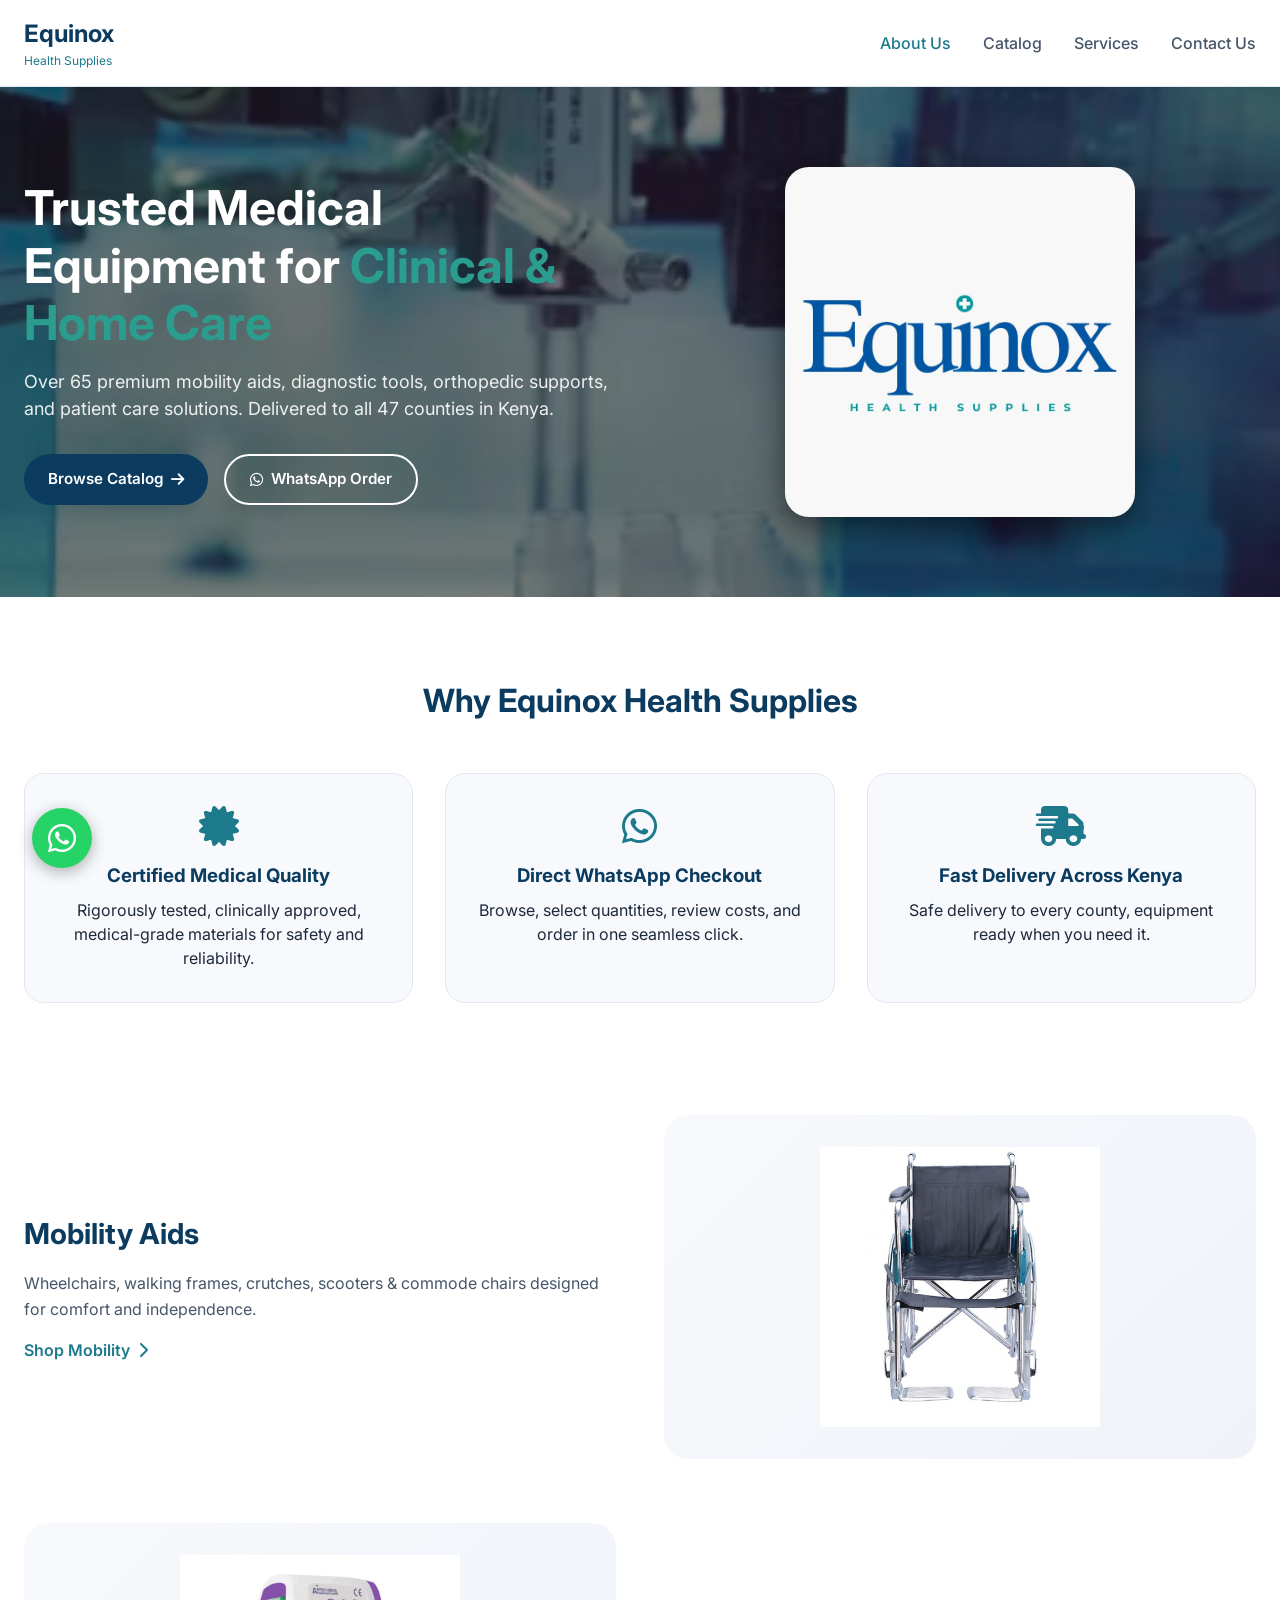
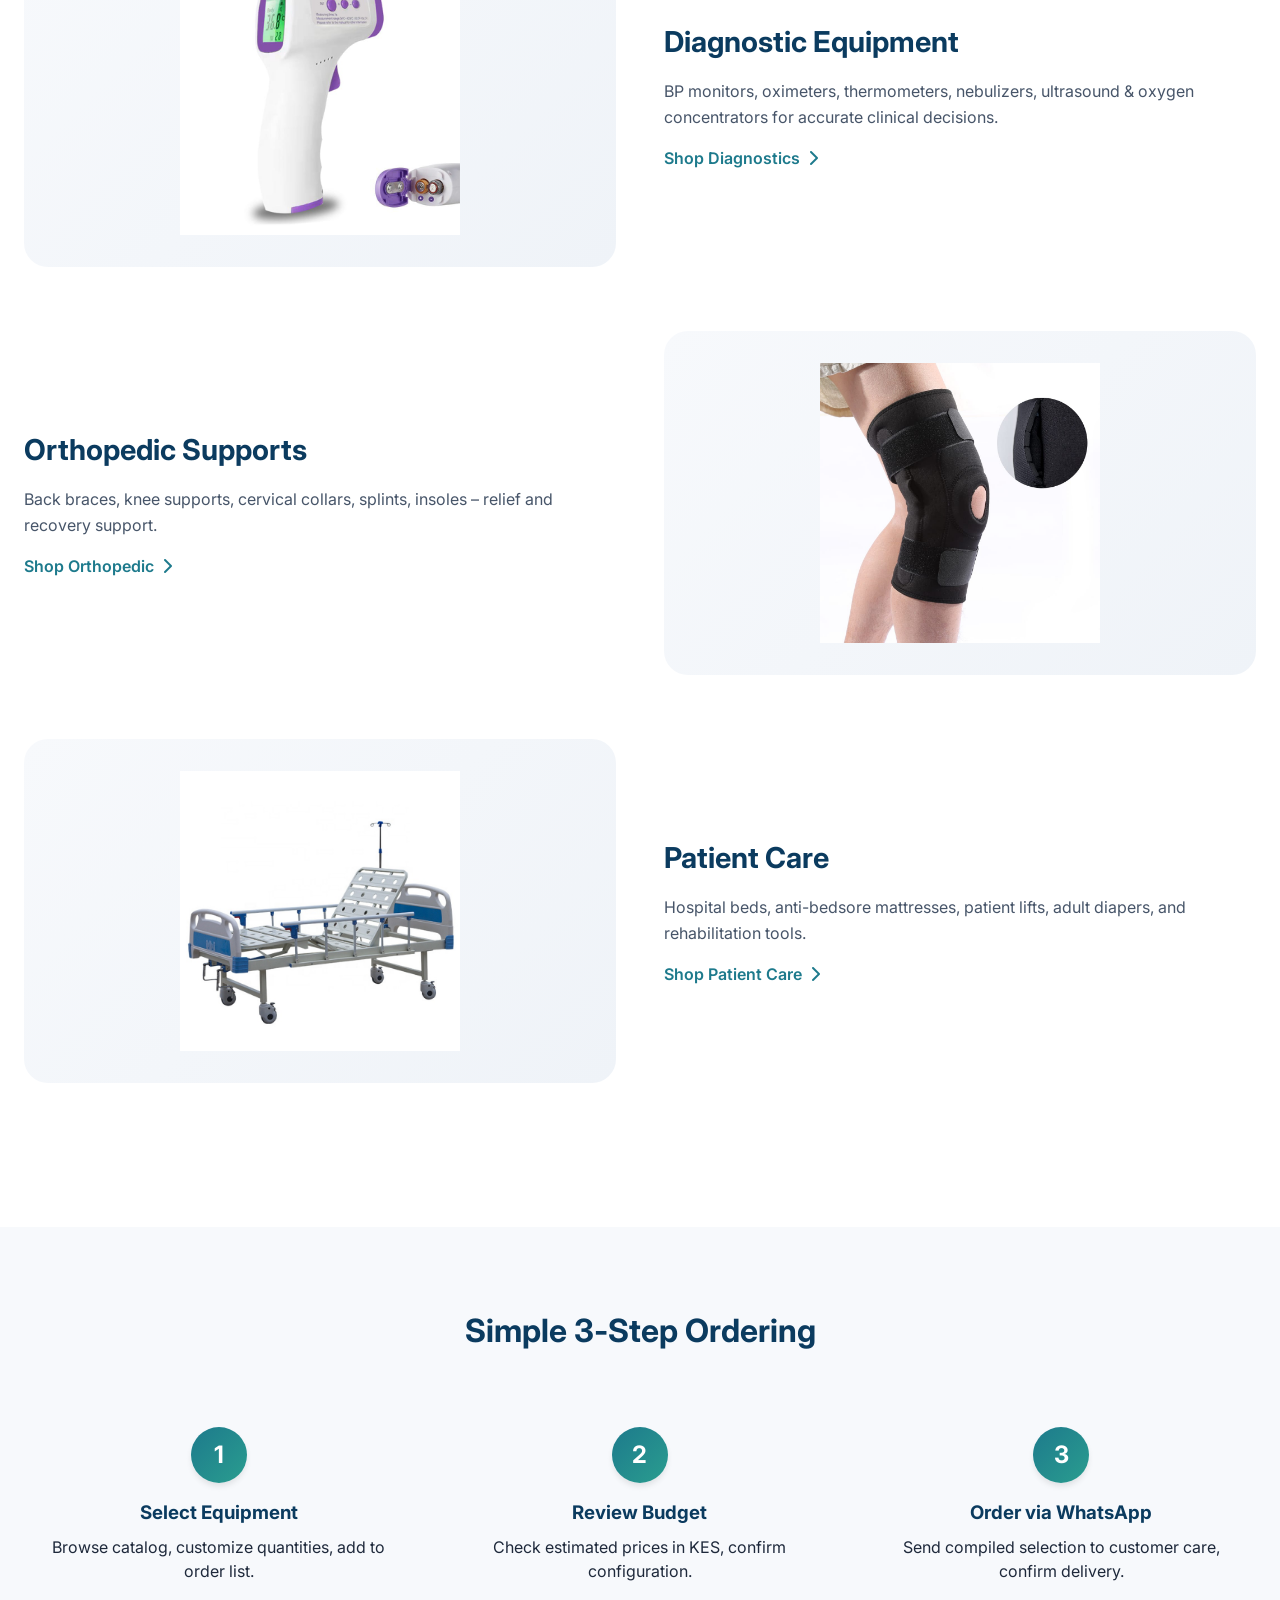
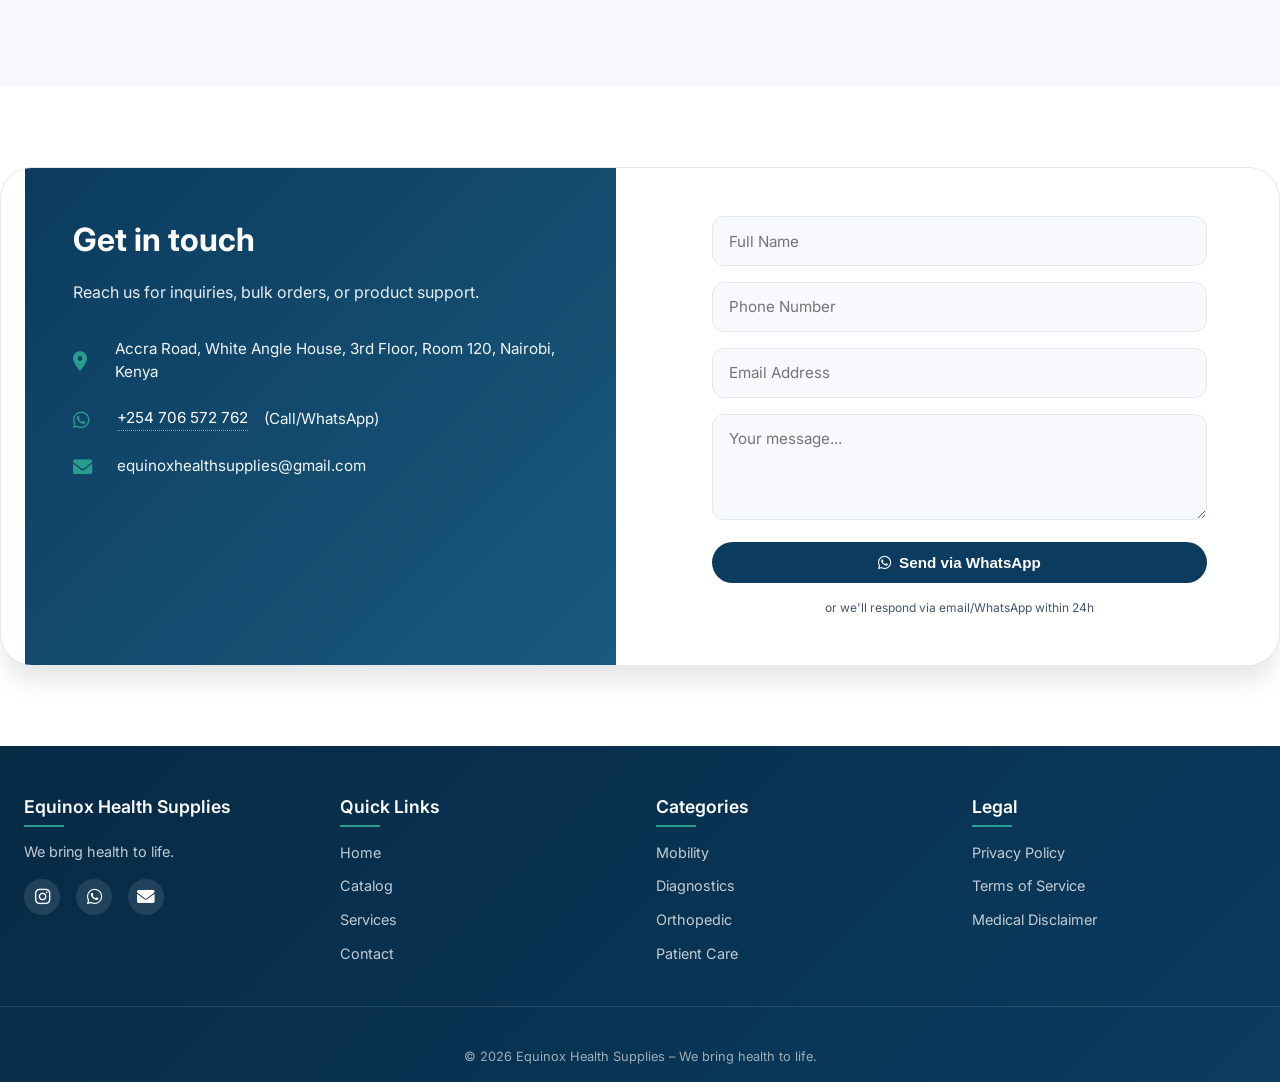
==== index.html @ 75224859 "more changes" ====
<!DOCTYPE html>
<html lang="en">
<head>
  <meta charset="UTF-8">
  <meta name="viewport" content="width=device-width, initial-scale=1.0, viewport-fit=cover">
  
  <!-- Primary SEO Tags -->
  <title>Equinox Health Supplies | Trusted Medical Equipment Supplier in Nairobi, Kenya</title>
  <meta name="description" content="Equinox Health Supplies offers premium medical equipment including mobility aids, diagnostic tools, orthopedic supports & patient care products. Delivered to all 47 counties in Kenya. WhatsApp orders accepted.">
  <meta name="keywords" content="medical equipment Kenya, hospital supplies Nairobi, mobility aids Kenya, wheelchairs Nairobi, diagnostic equipment, home care products, medical supplies, Equinox Health">
  <meta name="author" content="Equinox Health Supplies">
  <meta name="robots" content="index, follow">
  
  <!-- Open Graph / Social Media Meta Tags -->
  <meta property="og:title" content="Equinox Health Supplies | Medical Equipment Supplier Kenya">
  <meta property="og:description" content="Premium medical equipment for clinical & home care. Delivery across all 47 counties in Kenya.">
  <meta property="og:image" content="https://equinoxhealthsupplies.co.ke/assets/images/og-image.jpg">
  <meta property="og:url" content="https://equinoxhealthsupplies.co.ke/">
  <meta property="og:type" content="website">
  <meta property="og:site_name" content="Equinox Health Supplies">
  <meta property="og:locale" content="en_KE">
  
  <!-- Twitter Card Meta Tags -->
  <meta name="twitter:card" content="summary_large_image">
  <meta name="twitter:title" content="Equinox Health Supplies | Medical Equipment Kenya">
  <meta name="twitter:description" content="Trusted medical equipment supplier. 65+ products delivered to all 47 counties.">
  <meta name="twitter:image" content="https://equinoxhealthsupplies.co.ke/assets/images/twitter-image.jpg">
  
  <!-- Canonical URL -->
  <link rel="canonical" href="https://equinoxhealthsupplies.co.ke/">
  
  <!-- Alternate language versions -->
  <link rel="alternate" href="https://equinoxhealthsupplies.co.ke/" hreflang="en-ke">
  
  <!-- Google Fonts & Icons -->
  <link href="https://fonts.googleapis.com/css2?family=Inter:opsz,wght@14..32,300;400;500;600;700&display=swap" rel="stylesheet">
  <link rel="stylesheet" href="https://cdnjs.cloudflare.com/ajax/libs/font-awesome/6.0.0-beta3/css/all.min.css">
  <link rel="stylesheet" href="assets/css/style.css">
  
  <!-- Favicon -->
  <link rel="icon" type="image/jpeg" href="assets/images/equinox-logo.jpg">
  <link rel="apple-touch-icon" href="assets/images/equinox-logo.jpg">
  
  <!-- Structured Data (JSON-LD) -->
  <script type="application/ld+json">
  {
    "@context": "https://schema.org",
    "@type": "MedicalBusiness",
    "name": "Equinox Health Supplies",
    "description": "Trusted medical equipment supplier in Nairobi, Kenya offering mobility aids, diagnostics, orthopedic supports, and patient care products.",
    "image": "https://equinoxhealthsupplies.co.ke/assets/images/equinox-logo.jpg",
    "@id": "https://equinoxhealthsupplies.co.ke",
    "url": "https://equinoxhealthsupplies.co.ke",
    "telephone": "+254706572762",
    "email": "equinoxhealthsupplies@gmail.com",
    "priceRange": "KES 500 - KES 350,000",
    "address": {
      "@type": "PostalAddress",
      "streetAddress": "Accra Road, White Angle House, 3rd Floor, Room 120",
      "addressLocality": "Nairobi",
      "addressCountry": "KE"
    },
    "openingHours": "Mo-Fr 08:00-17:00",
    "openingHoursSpecification": [
      {
        "@type": "OpeningHoursSpecification",
        "dayOfWeek": ["Monday", "Tuesday", "Wednesday", "Thursday", "Friday"],
        "opens": "08:00",
        "closes": "17:00"
      }
    ],
    "sameAs": [
      "https://wa.me/254706572762",
      "https://www.facebook.com/equinoxhealth",
      "https://twitter.com/equinoxhealth"
    ],
    "areaServed": {
      "@type": "Country",
      "name": "Kenya"
    }
  }
  </script>
</head>
<body>
  <header class="site-header">
    <div class="container header-container">
      <div class="logo">
        <a href="index.html">Equinox</a>
        <span class="tagline">Health Supplies</span>
      </div>
      <button class="mobile-toggle" id="mobileToggle" aria-label="Menu"><i class="fas fa-bars"></i></button>
      <nav class="nav-menu" id="navMenu">
        <ul>
          <li><a href="index.html" class="active">About Us</a></li>
          <li><a href="catalog.html">Catalog</a></li>
          <li><a href="#services">Services</a></li>
          <li><a href="#contact">Contact Us</a></li>
        </ul>
      </nav>
    </div>
  </header>

  <main>
    <section class="hero" style="background-image: url('assets/images/background-image.png'); background-size: cover; background-position: center; background-repeat: no-repeat;">
      <div class="container hero-grid">
        <div class="hero-content">
          <h1>Trusted Medical Equipment for <span class="accent-text">Clinical & Home Care</span></h1>
          <p>Over 65 premium mobility aids, diagnostic tools, orthopedic supports, and patient care solutions. Delivered to all 47 counties in Kenya.</p>
          <div class="hero-buttons">
            <a href="catalog.html" class="btn btn-primary">Browse Catalog <i class="fas fa-arrow-right"></i></a>
            <a href="https://wa.me/254706572762" class="btn btn-outline" target="_blank" rel="noopener noreferrer"><i class="fab fa-whatsapp"></i> WhatsApp Order</a>
          </div>
        </div>
        <div class="hero-image">
          <img src="assets/images/equinox-logo.jpg" alt="Equinox Health Supplies Medical Equipment Logo" width="400" height="400" loading="eager">
        </div>
      </div>
    </section>

    <section id="services" class="benefits">
      <div class="container">
        <h2 class="section-title">Why Equinox Health Supplies</h2>
        <div class="benefits-grid">
          <div class="benefit-card"><i class="fas fa-certificate"></i><h3>Certified Medical Quality</h3><p>Rigorously tested, clinically approved, medical-grade materials for safety and reliability.</p></div>
          <div class="benefit-card"><i class="fab fa-whatsapp"></i><h3>Direct WhatsApp Checkout</h3><p>Browse, select quantities, review costs, and order in one seamless click.</p></div>
          <div class="benefit-card"><i class="fas fa-truck-fast"></i><h3>Fast Delivery Across Kenya</h3><p>Safe delivery to every county, equipment ready when you need it.</p></div>
        </div>
      </div>
    </section>

    <section class="categories-showcase">
      <div class="container">
        <div class="category-row">
          <div class="category-text"><h2>Mobility Aids</h2><p>Wheelchairs, walking frames, crutches, scooters & commode chairs designed for comfort and independence.</p><a href="catalog.html?cat=mobility" class="btn-link">Shop Mobility <i class="fas fa-chevron-right"></i></a></div>
          <div class="category-img"><img src="assets/images/standard-wheelchair.jpg" alt="Standard Wheelchair - Mobility Aid" width="400" height="300" loading="lazy"></div>
        </div>
        <div class="category-row reverse">
          <div class="category-text"><h2>Diagnostic Equipment</h2><p>BP monitors, oximeters, thermometers, nebulizers, ultrasound & oxygen concentrators for accurate clinical decisions.</p><a href="catalog.html?cat=diagnostics" class="btn-link">Shop Diagnostics <i class="fas fa-chevron-right"></i></a></div>
          <div class="category-img"><img src="assets/images/infrared-thermometer.jpg" alt="Infrared Thermometer - Diagnostic Equipment" width="400" height="300" loading="lazy"></div>
        </div>
        <div class="category-row">
          <div class="category-text"><h2>Orthopedic Supports</h2><p>Back braces, knee supports, cervical collars, splints, insoles – relief and recovery support.</p><a href="catalog.html?cat=orthopedic" class="btn-link">Shop Orthopedic <i class="fas fa-chevron-right"></i></a></div>
          <div class="category-img"><img src="assets/images/knee-brace.jpg" alt="Knee Brace - Orthopedic Support" width="400" height="300" loading="lazy"></div>
        </div>
        <div class="category-row reverse">
          <div class="category-text"><h2>Patient Care</h2><p>Hospital beds, anti-bedsore mattresses, patient lifts, adult diapers, and rehabilitation tools.</p><a href="catalog.html?cat=patient-care" class="btn-link">Shop Patient Care <i class="fas fa-chevron-right"></i></a></div>
          <div class="category-img"><img src="assets/images/double-crank-bed.jpg" alt="Double Crank Hospital Bed - Patient Care" width="400" height="300" loading="lazy"></div>
        </div>
      </div>
    </section>

    <section class="steps">
      <div class="container">
        <h2 class="section-title">Simple 3‑Step Ordering</h2>
        <div class="steps-grid">
          <div class="step"><div class="step-number">1</div><h3>Select Equipment</h3><p>Browse catalog, customize quantities, add to order list.</p></div>
          <div class="step"><div class="step-number">2</div><h3>Review Budget</h3><p>Check estimated prices in KES, confirm configuration.</p></div>
          <div class="step"><div class="step-number">3</div><h3>Order via WhatsApp</h3><p>Send compiled selection to customer care, confirm delivery.</p></div>
        </div>
      </div>
    </section>

    <section id="contact" class="contact-section">
      <div class="container contact-container">
        <div class="contact-info">
          <h2>Get in touch</h2>
          <p>Reach us for inquiries, bulk orders, or product support.</p>
          <ul class="contact-details">
            <li><i class="fas fa-map-marker-alt"></i> Accra Road, White Angle House, 3rd Floor, Room 120, Nairobi, Kenya</li>
            <li><i class="fab fa-whatsapp"></i> <a href="https://wa.me/254706572762" target="_blank" rel="noopener noreferrer">+254 706 572 762</a> (Call/WhatsApp)</li>
            <li><i class="fas fa-envelope"></i> equinoxhealthsupplies@gmail.com</li>
          </ul>
        </div>
        <div class="contact-form">
          <form id="contactForm">
            <div class="form-row"><input type="text" placeholder="Full Name" id="contactName" required></div>
            <div class="form-row"><input type="tel" placeholder="Phone Number" id="contactPhone" required></div>
            <div class="form-row"><input type="email" placeholder="Email Address" id="contactEmail" required></div>
            <div class="form-row"><textarea rows="4" placeholder="Your message..." id="contactMsg" required></textarea></div>
            <button type="submit" class="btn btn-primary w-full"><i class="fab fa-whatsapp"></i> Send via WhatsApp</button>
            <p class="form-note">or we'll respond via email/WhatsApp within 24h</p>
          </form>
        </div>
      </div>
    </section>
  </main>

  <footer class="site-footer">
    <div class="container footer-grid">
      <div class="footer-col">
        <h4>Equinox Health Supplies</h4>
        <p>We bring health to life.</p>
        <div class="social-icons">
          <a href="https://www.instagram.com/equinoxhealthsupplies" target="_blank" rel="noopener noreferrer" aria-label="Instagram">
            <i class="fab fa-instagram"></i>
          </a>
          <a href="https://wa.me/254706572762" target="_blank" rel="noopener noreferrer" aria-label="WhatsApp">
            <i class="fab fa-whatsapp"></i>
          </a>
          <a href="mailto:equinoxhealthsupplies@gmail.com" target="_blank" rel="noopener noreferrer" aria-label="Email">
            <i class="fas fa-envelope"></i>
          </a>
        </div>
      </div>
      <div class="footer-col"><h4>Quick Links</h4><ul><li><a href="index.html">Home</a></li><li><a href="catalog.html">Catalog</a></li><li><a href="#services">Services</a></li><li><a href="#contact">Contact</a></li></ul></div>
      <div class="footer-col"><h4>Categories</h4><ul><li><a href="catalog.html?cat=mobility">Mobility</a></li><li><a href="catalog.html?cat=diagnostics">Diagnostics</a></li><li><a href="catalog.html?cat=orthopedic">Orthopedic</a></li><li><a href="catalog.html?cat=patient-care">Patient Care</a></li></ul></div>
      <div class="footer-col"><h4>Legal</h4><ul><li><a href="privacy.html">Privacy Policy</a></li><li><a href="terms.html">Terms of Service</a></li><li><a href="disclaimer.html">Medical Disclaimer</a></li></ul></div>
    </div>
    <div class="footer-bottom"><p>&copy; 2026 Equinox Health Supplies – We bring health to life.</p></div>
  </footer>

  <!-- Floating WhatsApp Button -->
  <a href="https://wa.me/254706572762?text=Hello%20Equinox%20Health%20Services,%20I%20need%20assistance%20with%20medical%20equipment" 
     class="floating-wa" 
     target="_blank"
     rel="noopener noreferrer">
    <i class="fab fa-whatsapp"></i>
    <span class="wa-tooltip">Chat with us</span>
  </a>

  <script src="assets/js/main.js"></script>
</body>
</html>
---- assets/css/style.css ----
:root {
  --primary: #0B3B5F;
  --primary-dark: #072A45;
  --primary-light: #1A5A7D;
  --accent: #1D7A8C;
  --accent-light: #2A9D8F;
  --gray-50: #F7F9FC;
  --gray-100: #EFF3F8;
  --gray-200: #E2E8F0;
  --gray-600: #475569;
  --gray-800: #1E293B;
  --white: #FFFFFF;
  --shadow-sm: 0 1px 2px 0 rgb(0 0 0 / 0.05);
  --shadow-md: 0 4px 6px -1px rgb(0 0 0 / 0.1);
  --shadow-lg: 0 10px 15px -3px rgb(0 0 0 / 0.1);
  --shadow-xl: 0 20px 25px -5px rgb(0 0 0 / 0.1);
}

* { margin: 0; padding: 0; box-sizing: border-box; }
body { font-family: 'Inter', sans-serif; color: var(--gray-800); background: var(--white); line-height: 1.5; scroll-behavior: smooth; }
.container { max-width: 1280px; margin: 0 auto; padding: 0 1.5rem; }
img { max-width: 100%; height: auto; display: block; }

/* Header */
.site-header { background: var(--white); box-shadow: var(--shadow-sm); position: sticky; top: 0; z-index: 100; border-bottom: 1px solid var(--gray-200); }
.header-container { display: flex; justify-content: space-between; align-items: center; padding: 1rem 1.5rem; }
.logo a { font-size: 1.5rem; font-weight: 700; text-decoration: none; color: var(--primary); }
.logo span { color: var(--accent); }
.tagline { font-size: 0.75rem; display: block; color: var(--gray-600); }
.nav-menu ul { display: flex; gap: 2rem; list-style: none; }
.nav-menu a { text-decoration: none; font-weight: 500; color: var(--gray-600); transition: 0.2s; }
.nav-menu a:hover, .nav-menu a.active { color: var(--accent); }
.mobile-toggle { display: none; background: none; border: none; font-size: 1.5rem; cursor: pointer; color: var(--primary); }

/* Hero Section - WITH BACKGROUND IMAGE */
.hero { 
  padding: 5rem 0; 
  background-image: url('assets/images/background-image.png');
  background-size: cover;
  background-position: center;
  background-repeat: no-repeat;
  position: relative;
}

/* Optional: Add a dark overlay to make text more readable */
.hero::before {
  content: '';
  position: absolute;
  top: 0;
  left: 0;
  right: 0;
  bottom: 0;
  background: rgba(0, 0, 0, 0.4);
  z-index: 0;
}

.hero-grid { 
  display: grid; 
  grid-template-columns: 1fr 1fr; 
  gap: 3rem; 
  align-items: center; 
  position: relative;
  z-index: 1;
}

.hero-content h1 { 
  font-size: 3rem; 
  font-weight: 700; 
  line-height: 1.2; 
  margin-bottom: 1rem; 
  color: white; 
}

.accent-text { color: var(--accent-light); }

.hero-content p { 
  font-size: 1.125rem; 
  color: rgba(255, 255, 255, 0.9); 
  margin-bottom: 2rem; 
}

.hero-buttons { display: flex; gap: 1rem; flex-wrap: wrap; }
.btn { display: inline-flex; align-items: center; gap: 0.5rem; padding: 0.75rem 1.5rem; border-radius: 9999px; font-weight: 600; text-decoration: none; transition: all 0.2s; cursor: pointer; border: none; font-size: 0.95rem; }
.btn-primary { background: var(--primary); color: white; }
.btn-primary:hover { background: var(--primary-dark); transform: translateY(-2px); box-shadow: var(--shadow-md); }
.btn-outline { background: transparent; border: 2px solid white; color: white; }
.btn-outline:hover { background: white; color: var(--primary); transform: translateY(-2px); }

/* Hero Image */
.hero-image { 
  display: flex;
  justify-content: center;
  align-items: center;
}
.hero-image img { 
  border-radius: 24px; 
  box-shadow: 0 20px 40px rgba(0, 0, 0, 0.3), 0 8px 20px rgba(0, 0, 0, 0.2);
  max-width: 85%;
  max-height: 350px;
  object-fit: contain; 
  width: auto;
  background: rgba(255,255,255,0.1);
  transition: transform 0.3s, box-shadow 0.3s;
}
.hero-image img:hover {
  transform: scale(1.02);
  box-shadow: 0 25px 50px rgba(0, 0, 0, 0.4);
}

/* Benefits */
.benefits { padding: 5rem 0; background: white; }
.section-title { text-align: center; font-size: 2rem; margin-bottom: 3rem; color: var(--primary); font-weight: 700; }
.benefits-grid { display: grid; grid-template-columns: repeat(auto-fit, minmax(280px, 1fr)); gap: 2rem; }
.benefit-card { text-align: center; padding: 2rem; background: var(--gray-50); border-radius: 20px; transition: all 0.3s; border: 1px solid var(--gray-200); }
.benefit-card:hover { transform: translateY(-5px); box-shadow: var(--shadow-md); }
.benefit-card i { font-size: 2.5rem; color: var(--accent); margin-bottom: 1rem; }
.benefit-card h3 { margin-bottom: 0.5rem; color: var(--primary); }

/* Categories Showcase */
.categories-showcase { padding: 2rem 0 5rem; background: white; }
.category-row { display: grid; grid-template-columns: 1fr 1fr; gap: 3rem; align-items: center; margin-bottom: 4rem; }
.category-row.reverse { direction: rtl; }
.category-row.reverse .category-text { direction: ltr; }
.category-text h2 { font-size: 1.8rem; color: var(--primary); margin-bottom: 1rem; }
.category-text p { color: var(--gray-600); line-height: 1.6; }
.btn-link { color: var(--accent); font-weight: 600; text-decoration: none; display: inline-flex; align-items: center; gap: 0.5rem; margin-top: 1rem; transition: gap 0.2s; }
.btn-link:hover { gap: 0.75rem; color: var(--primary); }
.category-img { 
  width: 100%; 
  background: linear-gradient(135deg, var(--gray-50) 0%, var(--gray-100) 100%);
  border-radius: 24px;
  display: flex;
  align-items: center;
  justify-content: center;
  padding: 2rem;
  min-height: 300px;
}
.category-img img { 
  width: 100%; 
  max-height: 280px;
  object-fit: contain;
  transition: transform 0.3s;
}
.category-img img:hover { transform: scale(1.03); }

/* Steps */
.steps { background: var(--gray-50); padding: 5rem 0; }
.steps-grid { display: grid; grid-template-columns: repeat(auto-fit, minmax(240px, 1fr)); gap: 2rem; text-align: center; }
.step { padding: 1.5rem; }
.step-number { width: 56px; height: 56px; background: linear-gradient(135deg, var(--accent), var(--accent-light)); color: white; border-radius: 60px; display: flex; align-items: center; justify-content: center; font-size: 1.5rem; font-weight: bold; margin: 0 auto 1rem; box-shadow: var(--shadow-md); }
.step h3 { margin-bottom: 0.5rem; color: var(--primary); }

/* Contact Section */
.contact-section { padding: 5rem 0; background: var(--white); }
.contact-container { display: grid; grid-template-columns: 1fr 1fr; gap: 3rem; background: var(--white); border-radius: 32px; box-shadow: var(--shadow-xl); overflow: hidden; border: 1px solid var(--gray-200); }
.contact-info { background: linear-gradient(135deg, var(--primary) 0%, var(--primary-light) 100%); padding: 3rem; color: white; }
.contact-info h2 { font-size: 2rem; margin-bottom: 1rem; font-weight: 700; color: white; }
.contact-info > p { color: rgba(255,255,255,0.9); margin-bottom: 2rem; line-height: 1.6; }
.contact-details { list-style: none; margin-top: 2rem; }
.contact-details li { margin-bottom: 1.5rem; display: flex; align-items: center; gap: 1rem; color: rgba(255,255,255,0.95); font-size: 0.95rem; }
.contact-details i { width: 28px; font-size: 1.2rem; color: var(--accent-light); }
.contact-details a { color: white; text-decoration: none; border-bottom: 1px dotted rgba(255,255,255,0.5); }
.contact-details a:hover { border-bottom-color: white; }
.contact-form { padding: 3rem; background: white; }
.contact-form .form-row { margin-bottom: 1rem; }
.contact-form input, .contact-form textarea { width: 100%; padding: 0.9rem 1rem; border: 1px solid var(--gray-200); border-radius: 12px; font-family: inherit; font-size: 0.95rem; transition: all 0.2s; background: var(--gray-50); }
.contact-form input:focus, .contact-form textarea:focus { outline: none; border-color: var(--accent); box-shadow: 0 0 0 3px rgba(29,122,140,0.1); background: white; }
.w-full { width: 100%; justify-content: center; }
.form-note { font-size: 0.75rem; text-align: center; margin-top: 1rem; color: var(--gray-600); }

/* Footer */
.site-footer { background: linear-gradient(135deg, var(--primary-dark) 0%, var(--primary) 100%); color: var(--gray-100); padding: 3rem 0 1rem; margin-top: 0; position: relative; }
.footer-grid { display: grid; grid-template-columns: repeat(auto-fit, minmax(220px, 1fr)); gap: 2rem; padding-bottom: 2rem; border-bottom: 1px solid rgba(255,255,255,0.1); margin-bottom: 1.5rem; }
.footer-col h4 { color: white; font-size: 1.1rem; margin-bottom: 1.2rem; font-weight: 600; position: relative; display: inline-block; }
.footer-col h4:after { content: ''; position: absolute; bottom: -6px; left: 0; width: 40px; height: 2px; background: var(--accent-light); }
.footer-col p { color: rgba(255,255,255,0.75); line-height: 1.6; font-size: 0.9rem; }
.footer-col ul { list-style: none; }
.footer-col ul li { margin-bottom: 0.6rem; }
.footer-col a { color: rgba(255,255,255,0.75); text-decoration: none; transition: color 0.2s; font-size: 0.9rem; }
.footer-col a:hover { color: white; padding-left: 4px; }
.social-icons { display: flex; gap: 1rem; margin-top: 1rem; }
.social-icons a { display: flex; align-items: center; justify-content: center; width: 36px; height: 36px; background: rgba(255,255,255,0.1); border-radius: 50%; transition: all 0.2s; }
.social-icons a:hover { background: var(--accent); transform: translateY(-2px); }
.social-icons i { font-size: 1.1rem; color: white; }
.footer-bottom { text-align: center; padding-top: 1rem; font-size: 0.8rem; color: rgba(255,255,255,0.6); }

/* Floating WhatsApp Button - ON THE LEFT SIDE (fixed) */
.floating-wa {
  position: fixed;
  bottom: 2rem;
  left: 2rem;
  background-color: #25D366;
  color: white;
  width: 60px;
  height: 60px;
  border-radius: 50%;
  display: flex;
  align-items: center;
  justify-content: center;
  font-size: 2rem;
  box-shadow: 0 4px 15px rgba(0, 0, 0, 0.3);
  cursor: pointer;
  transition: all 0.3s ease;
  z-index: 1000;
  text-decoration: none;
  animation: pulse 2s infinite;
}

.floating-wa:hover {
  transform: scale(1.1);
  background-color: #128C7E;
  box-shadow: 0 6px 20px rgba(0, 0, 0, 0.4);
}

.floating-wa .wa-tooltip {
  position: absolute;
  left: 70px;
  background: #1E293B;
  color: white;
  padding: 0.5rem 1rem;
  border-radius: 8px;
  font-size: 0.85rem;
  font-weight: 500;
  white-space: nowrap;
  opacity: 0;
  visibility: hidden;
  transition: all 0.3s ease;
  font-family: 'Inter', sans-serif;
  box-shadow: 0 2px 8px rgba(0,0,0,0.2);
}

.floating-wa:hover .wa-tooltip {
  opacity: 1;
  visibility: visible;
  left: 75px;
}

/* Pulse animation */
@keyframes pulse {
  0% {
    box-shadow: 0 0 0 0 rgba(37, 211, 102, 0.7);
  }
  70% {
    box-shadow: 0 0 0 15px rgba(37, 211, 102, 0);
  }
  100% {
    box-shadow: 0 0 0 0 rgba(37, 211, 102, 0);
  }
}

/* Responsive */
@media (max-width: 768px) {
  .mobile-toggle { display: block; }
  .nav-menu { display: none; position: absolute; top: 70px; left: 0; right: 0; background: white; padding: 1rem; box-shadow: var(--shadow-md); flex-direction: column; z-index: 99; }
  .nav-menu.active { display: block; }
  .nav-menu ul { flex-direction: column; gap: 1rem; }
  .hero-grid, .category-row, .contact-container { grid-template-columns: 1fr; }
  .hero-content h1 { font-size: 2rem; }
  .category-row.reverse { direction: ltr; }
  .contact-info, .contact-form { padding: 2rem; }
  .footer-grid { grid-template-columns: 1fr; text-align: center; }
  .footer-col h4:after { left: 50%; transform: translateX(-50%); }
  .social-icons { justify-content: center; }
  .category-img { min-height: 220px; padding: 1rem; }
  .category-img img { max-height: 180px; }
  .hero-image img { max-width: 80%; max-height: 250px; }
  
  /* WhatsApp button mobile - left side */
  .floating-wa {
    bottom: 1.5rem;
    left: 1.5rem;
    width: 50px;
    height: 50px;
    font-size: 1.6rem;
  }
  
  .floating-wa .wa-tooltip {
    display: none;
  }
}
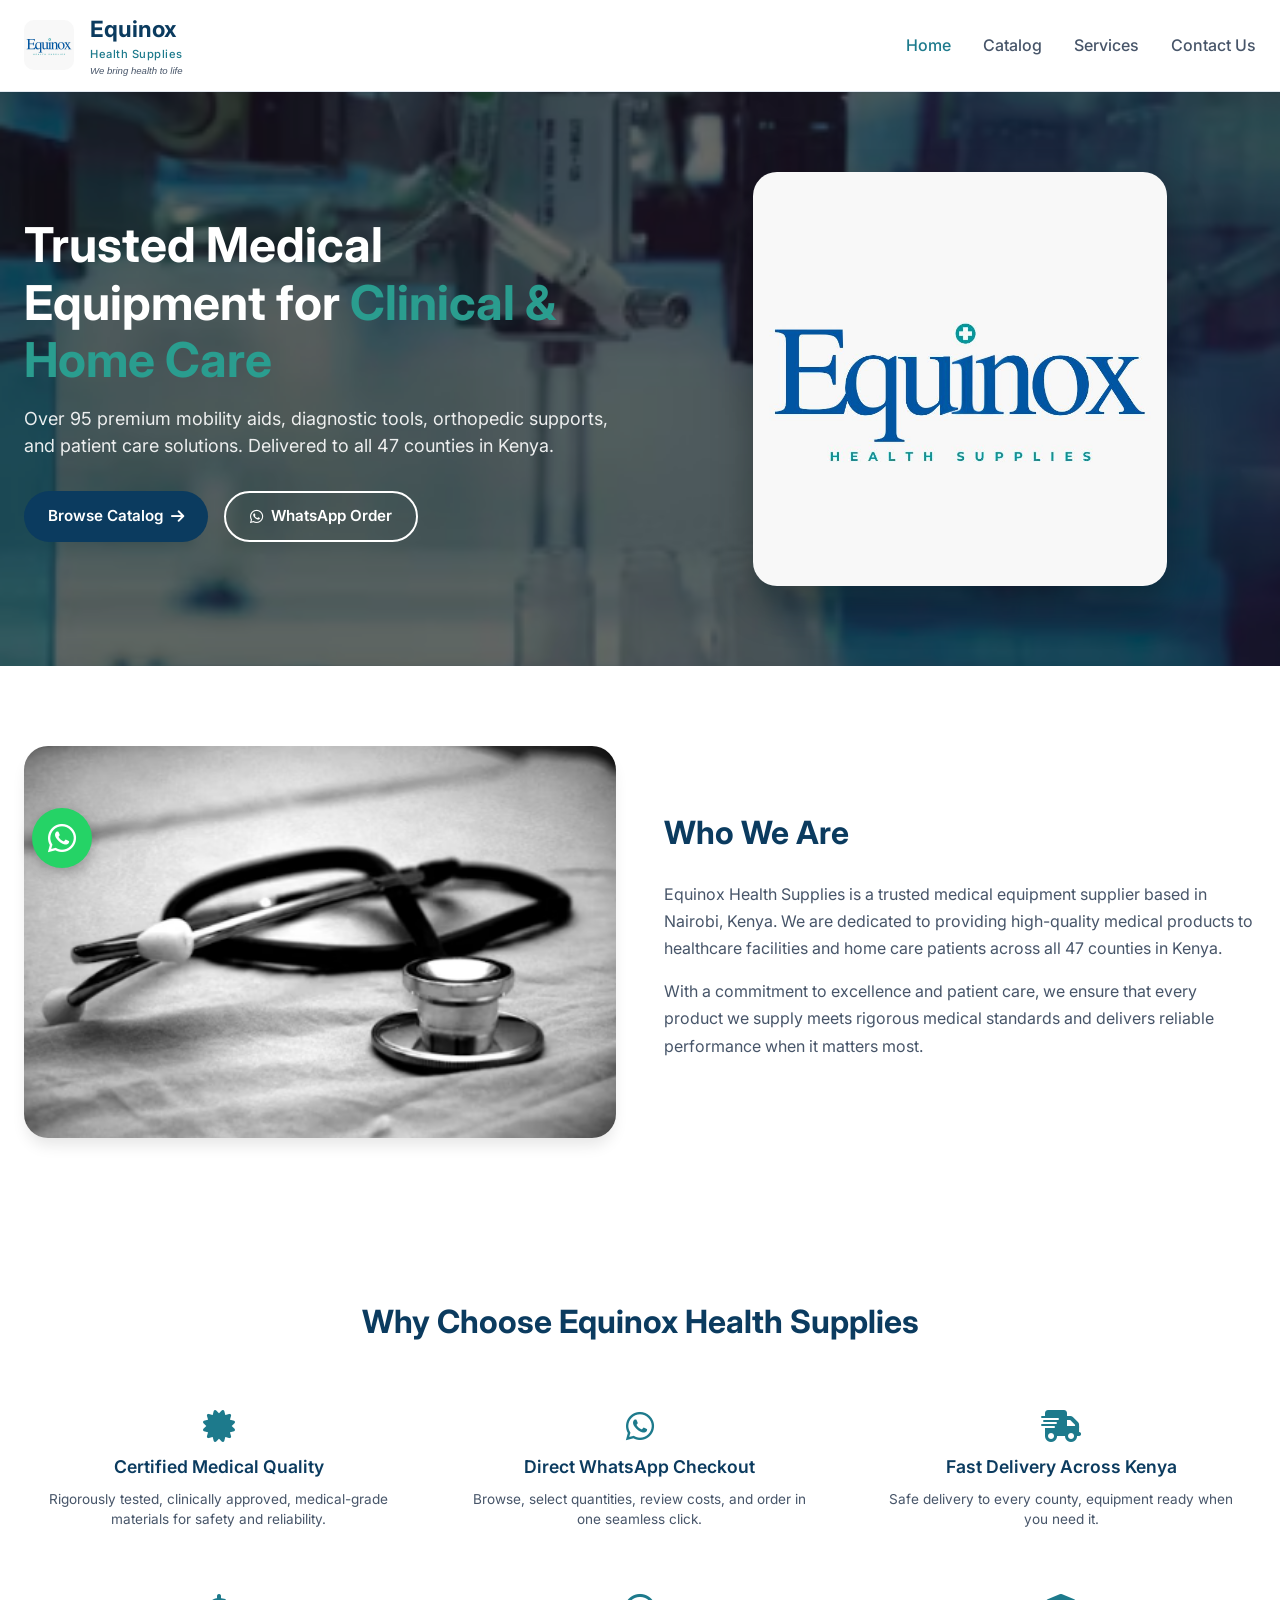
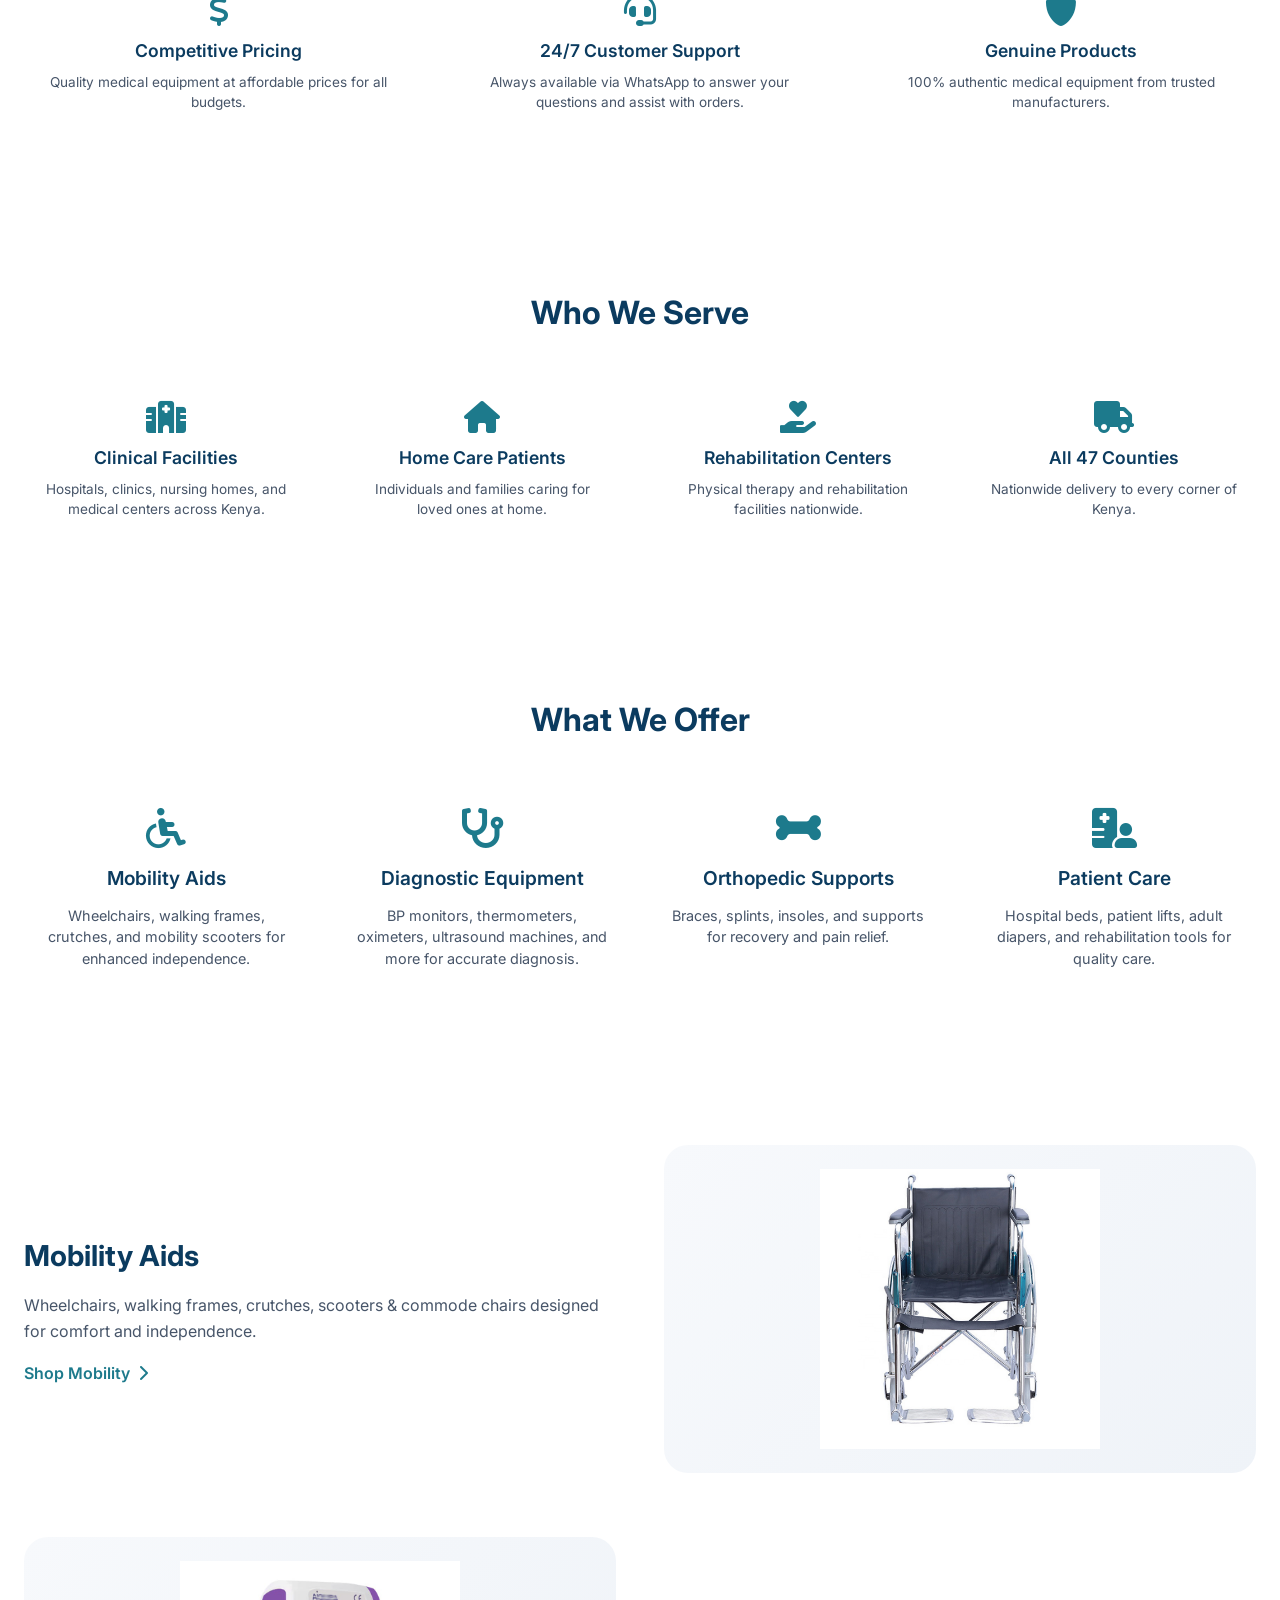
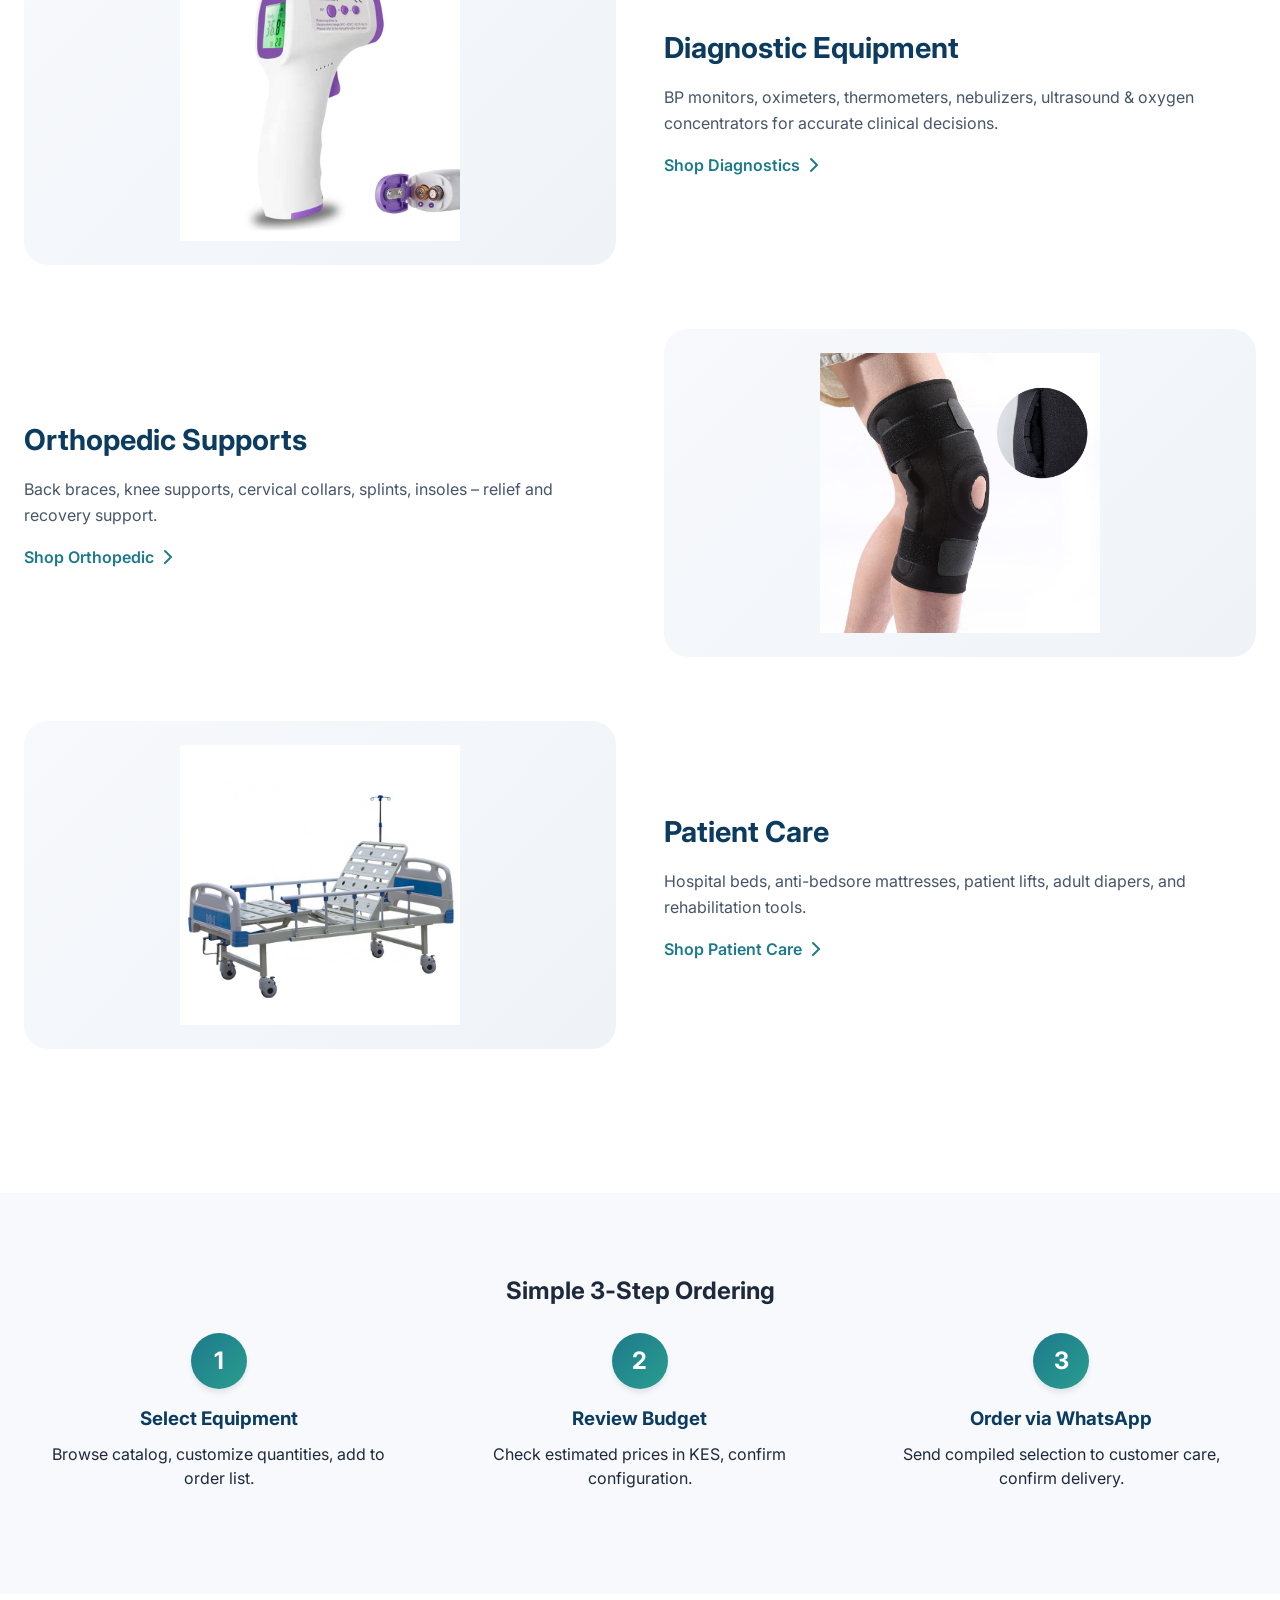
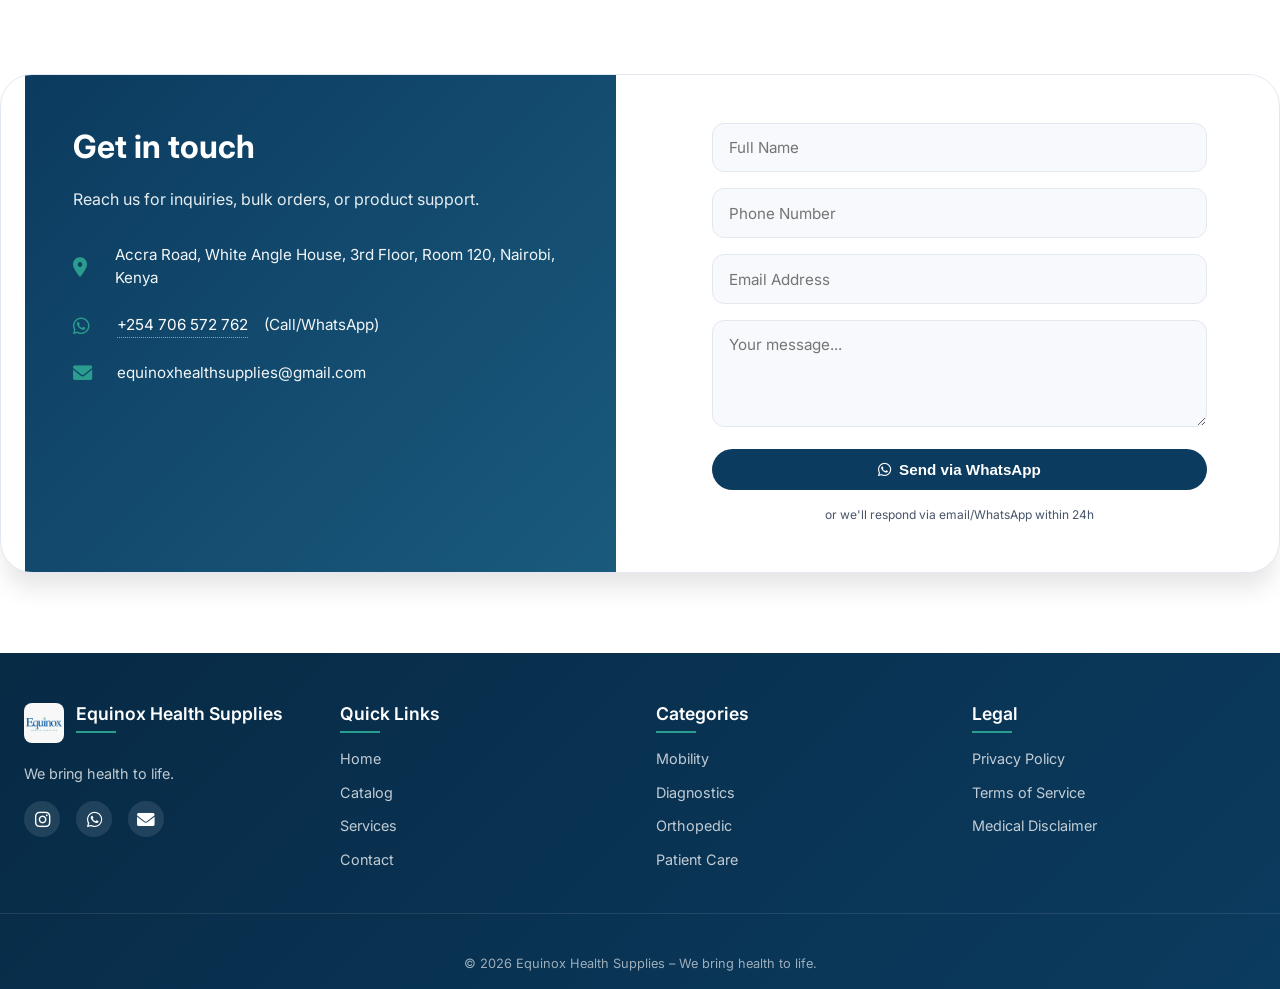
==== commit 6837bef3: "ui changes" ====
--- a/index.html
+++ b/index.html
@@ -12,8 +12,8 @@
   <meta name="robots" content="index, follow">
   
   <!-- Open Graph / Social Media Meta Tags -->
-  <meta property="og:title" content="Equinox Health Supplies | Medical Equipment Supplier Kenya">
-  <meta property="og:description" content="Premium medical equipment for clinical & home care. Delivery across all 47 counties in Kenya.">
+  <meta property="og:title" content="Equinox Health Supplies | We bring health to life">
+  <meta property="og:description" content="Premium medical equipment for clinical & home care.">
   <meta property="og:image" content="https://equinoxhealthsupplies.co.ke/assets/images/og-image.jpg">
   <meta property="og:url" content="https://equinoxhealthsupplies.co.ke/">
   <meta property="og:type" content="website">
@@ -23,7 +23,7 @@
   <!-- Twitter Card Meta Tags -->
   <meta name="twitter:card" content="summary_large_image">
   <meta name="twitter:title" content="Equinox Health Supplies | Medical Equipment Kenya">
-  <meta name="twitter:description" content="Trusted medical equipment supplier. 65+ products delivered to all 47 counties.">
+  <meta name="twitter:description" content="Trusted medical equipment supplier. 95+ products delivered to all 47 counties.">
   <meta name="twitter:image" content="https://equinoxhealthsupplies.co.ke/assets/images/twitter-image.jpg">
   
   <!-- Canonical URL -->
@@ -71,8 +71,7 @@
     ],
     "sameAs": [
       "https://wa.me/254706572762",
-      "https://www.facebook.com/equinoxhealth",
-      "https://twitter.com/equinoxhealth"
+      "https://www.instagram.com/equinoxhealthsupplies"
     ],
     "areaServed": {
       "@type": "Country",
@@ -85,13 +84,17 @@
   <header class="site-header">
     <div class="container header-container">
       <div class="logo">
-        <a href="index.html">Equinox</a>
-        <span class="tagline">Health Supplies</span>
+        <img src="assets/images/equinox-logo.jpg" alt="Equinox Health Supplies Logo" class="logo-img">
+        <div class="logo-text">
+          <a href="index.html">Equinox</a>
+          <span class="tagline">Health Supplies</span>
+          <span class="slogan">We bring health to life</span>
+        </div>
       </div>
       <button class="mobile-toggle" id="mobileToggle" aria-label="Menu"><i class="fas fa-bars"></i></button>
       <nav class="nav-menu" id="navMenu">
         <ul>
-          <li><a href="index.html" class="active">About Us</a></li>
+          <li><a href="index.html" class="active">Home</a></li>
           <li><a href="catalog.html">Catalog</a></li>
           <li><a href="#services">Services</a></li>
           <li><a href="#contact">Contact Us</a></li>
@@ -105,53 +108,182 @@
       <div class="container hero-grid">
         <div class="hero-content">
           <h1>Trusted Medical Equipment for <span class="accent-text">Clinical & Home Care</span></h1>
-          <p>Over 65 premium mobility aids, diagnostic tools, orthopedic supports, and patient care solutions. Delivered to all 47 counties in Kenya.</p>
+          <p>Over 95 premium mobility aids, diagnostic tools, orthopedic supports, and patient care solutions. Delivered to all 47 counties in Kenya.</p>
           <div class="hero-buttons">
             <a href="catalog.html" class="btn btn-primary">Browse Catalog <i class="fas fa-arrow-right"></i></a>
             <a href="https://wa.me/254706572762" class="btn btn-outline" target="_blank" rel="noopener noreferrer"><i class="fab fa-whatsapp"></i> WhatsApp Order</a>
           </div>
         </div>
         <div class="hero-image">
-          <img src="assets/images/equinox-logo.jpg" alt="Equinox Health Supplies Medical Equipment Logo" width="400" height="400" loading="eager">
-        </div>
-      </div>
-    </section>
-
-    <section id="services" class="benefits">
-      <div class="container">
-        <h2 class="section-title">Why Equinox Health Supplies</h2>
-        <div class="benefits-grid">
-          <div class="benefit-card"><i class="fas fa-certificate"></i><h3>Certified Medical Quality</h3><p>Rigorously tested, clinically approved, medical-grade materials for safety and reliability.</p></div>
-          <div class="benefit-card"><i class="fab fa-whatsapp"></i><h3>Direct WhatsApp Checkout</h3><p>Browse, select quantities, review costs, and order in one seamless click.</p></div>
-          <div class="benefit-card"><i class="fas fa-truck-fast"></i><h3>Fast Delivery Across Kenya</h3><p>Safe delivery to every county, equipment ready when you need it.</p></div>
-        </div>
-      </div>
-    </section>
-
-    <section class="categories-showcase">
-      <div class="container">
-        <div class="category-row">
-          <div class="category-text"><h2>Mobility Aids</h2><p>Wheelchairs, walking frames, crutches, scooters & commode chairs designed for comfort and independence.</p><a href="catalog.html?cat=mobility" class="btn-link">Shop Mobility <i class="fas fa-chevron-right"></i></a></div>
-          <div class="category-img"><img src="assets/images/standard-wheelchair.jpg" alt="Standard Wheelchair - Mobility Aid" width="400" height="300" loading="lazy"></div>
-        </div>
-        <div class="category-row reverse">
-          <div class="category-text"><h2>Diagnostic Equipment</h2><p>BP monitors, oximeters, thermometers, nebulizers, ultrasound & oxygen concentrators for accurate clinical decisions.</p><a href="catalog.html?cat=diagnostics" class="btn-link">Shop Diagnostics <i class="fas fa-chevron-right"></i></a></div>
-          <div class="category-img"><img src="assets/images/infrared-thermometer.jpg" alt="Infrared Thermometer - Diagnostic Equipment" width="400" height="300" loading="lazy"></div>
-        </div>
-        <div class="category-row">
-          <div class="category-text"><h2>Orthopedic Supports</h2><p>Back braces, knee supports, cervical collars, splints, insoles – relief and recovery support.</p><a href="catalog.html?cat=orthopedic" class="btn-link">Shop Orthopedic <i class="fas fa-chevron-right"></i></a></div>
-          <div class="category-img"><img src="assets/images/knee-brace.jpg" alt="Knee Brace - Orthopedic Support" width="400" height="300" loading="lazy"></div>
-        </div>
-        <div class="category-row reverse">
-          <div class="category-text"><h2>Patient Care</h2><p>Hospital beds, anti-bedsore mattresses, patient lifts, adult diapers, and rehabilitation tools.</p><a href="catalog.html?cat=patient-care" class="btn-link">Shop Patient Care <i class="fas fa-chevron-right"></i></a></div>
-          <div class="category-img"><img src="assets/images/double-crank-bed.jpg" alt="Double Crank Hospital Bed - Patient Care" width="400" height="300" loading="lazy"></div>
+          <img src="assets/images/equinox-logo.jpg" alt="Equinox Health Supplies Medical Equipment Logo" loading="eager">
+        </div>
+      </div>
+    </section>
+
+    <!-- Who We Are Section -->
+    <section class="about-section">
+      <div class="container">
+        <div class="about-grid">
+          <div class="about-content">
+            <h2>Who We Are</h2>
+            <p>Equinox Health Supplies is a trusted medical equipment supplier based in Nairobi, Kenya. We are dedicated to providing high-quality medical products to healthcare facilities and home care patients across all 47 counties in Kenya.</p>
+            <p>With a commitment to excellence and patient care, we ensure that every product we supply meets rigorous medical standards and delivers reliable performance when it matters most.</p>
+          </div>
+          <div class="about-image">
+            <img src="assets/images/about-us.png" alt="Equinox Health Supplies Team" loading="lazy" onerror="this.src='https://placehold.co/500x400/0B3B5F/white?text=Quality+Medical+Equipment'">
+          </div>
+        </div>
+      </div>
+    </section>
+
+    
+
+    <!-- Why Choose Us Section - BLUE BACKGROUND, NO CARDS -->
+    <section id="services" class="why-choose-section-blue">
+      <div class="container">
+        <h2 class="section-title-white">Why Choose Equinox Health Supplies</h2>
+        <div class="why-grid-text">
+          <div class="why-item fade-up">
+            <i class="fas fa-certificate"></i>
+            <h3>Certified Medical Quality</h3>
+            <p>Rigorously tested, clinically approved, medical-grade materials for safety and reliability.</p>
+          </div>
+          <div class="why-item fade-up" style="animation-delay: 0.1s">
+            <i class="fab fa-whatsapp"></i>
+            <h3>Direct WhatsApp Checkout</h3>
+            <p>Browse, select quantities, review costs, and order in one seamless click.</p>
+          </div>
+          <div class="why-item fade-up" style="animation-delay: 0.2s">
+            <i class="fas fa-truck-fast"></i>
+            <h3>Fast Delivery Across Kenya</h3>
+            <p>Safe delivery to every county, equipment ready when you need it.</p>
+          </div>
+          <div class="why-item fade-up" style="animation-delay: 0.3s">
+            <i class="fas fa-dollar-sign"></i>
+            <h3>Competitive Pricing</h3>
+            <p>Quality medical equipment at affordable prices for all budgets.</p>
+          </div>
+          <div class="why-item fade-up" style="animation-delay: 0.4s">
+            <i class="fas fa-headset"></i>
+            <h3>24/7 Customer Support</h3>
+            <p>Always available via WhatsApp to answer your questions and assist with orders.</p>
+          </div>
+          <div class="why-item fade-up" style="animation-delay: 0.5s">
+            <i class="fas fa-shield-alt"></i>
+            <h3>Genuine Products</h3>
+            <p>100% authentic medical equipment from trusted manufacturers.</p>
+          </div>
+        </div>
+      </div>
+    </section>
+
+    <!-- Who We Serve Section - BLUE BACKGROUND, NO CARDS -->
+    <section class="serve-section-blue">
+      <div class="container">
+        <h2 class="section-title-white">Who We Serve</h2>
+        <div class="serve-grid-text">
+          <div class="serve-item fade-up">
+            <i class="fas fa-hospital"></i>
+            <h3>Clinical Facilities</h3>
+            <p>Hospitals, clinics, nursing homes, and medical centers across Kenya.</p>
+          </div>
+          <div class="serve-item fade-up" style="animation-delay: 0.1s">
+            <i class="fas fa-home"></i>
+            <h3>Home Care Patients</h3>
+            <p>Individuals and families caring for loved ones at home.</p>
+          </div>
+          <div class="serve-item fade-up" style="animation-delay: 0.2s">
+            <i class="fas fa-hand-holding-heart"></i>
+            <h3>Rehabilitation Centers</h3>
+            <p>Physical therapy and rehabilitation facilities nationwide.</p>
+          </div>
+          <div class="serve-item fade-up" style="animation-delay: 0.3s">
+            <i class="fas fa-truck"></i>
+            <h3>All 47 Counties</h3>
+            <p>Nationwide delivery to every corner of Kenya.</p>
+          </div>
+        </div>
+      </div>
+    </section>
+
+    <!-- What We Offer Section - BLUE BACKGROUND, NO CARDS -->
+    <section class="offer-section-blue">
+      <div class="container">
+        <h2 class="section-title-white">What We Offer</h2>
+        <div class="offer-grid-text">
+          <div class="offer-item fade-up">
+            <i class="fas fa-wheelchair"></i>
+            <h3>Mobility Aids</h3>
+            <p>Wheelchairs, walking frames, crutches, and mobility scooters for enhanced independence.</p>
+          </div>
+          <div class="offer-item fade-up" style="animation-delay: 0.1s">
+            <i class="fas fa-stethoscope"></i>
+            <h3>Diagnostic Equipment</h3>
+            <p>BP monitors, thermometers, oximeters, ultrasound machines, and more for accurate diagnosis.</p>
+          </div>
+          <div class="offer-item fade-up" style="animation-delay: 0.2s">
+            <i class="fas fa-bone"></i>
+            <h3>Orthopedic Supports</h3>
+            <p>Braces, splints, insoles, and supports for recovery and pain relief.</p>
+          </div>
+          <div class="offer-item fade-up" style="animation-delay: 0.3s">
+            <i class="fas fa-hospital-user"></i>
+            <h3>Patient Care</h3>
+            <p>Hospital beds, patient lifts, adult diapers, and rehabilitation tools for quality care.</p>
+          </div>
+        </div>
+      </div>
+    </section>
+
+    <!-- Categories Showcase - FIXED IMAGES (no white space) -->
+    <section class="categories-showcase" style="background-image: url('assets/images/background-imag.png'); background-size: cover; background-position: center; background-repeat: no-repeat;">
+      <div class="container">
+        <div class="category-row slide-in-left">
+          <div class="category-text">
+            <h2>Mobility Aids</h2>
+            <p>Wheelchairs, walking frames, crutches, scooters & commode chairs designed for comfort and independence.</p>
+            <a href="catalog.html?cat=mobility" class="btn-link">Shop Mobility <i class="fas fa-chevron-right"></i></a>
+          </div>
+          <div class="category-img-full">
+            <img src="assets/images/standard-wheelchair.jpg" alt="Standard Wheelchair - Mobility Aid" loading="lazy">
+          </div>
+        </div>
+        <div class="category-row reverse slide-in-right">
+          <div class="category-text">
+            <h2>Diagnostic Equipment</h2>
+            <p>BP monitors, oximeters, thermometers, nebulizers, ultrasound & oxygen concentrators for accurate clinical decisions.</p>
+            <a href="catalog.html?cat=diagnostics" class="btn-link">Shop Diagnostics <i class="fas fa-chevron-right"></i></a>
+          </div>
+          <div class="category-img-full">
+            <img src="assets/images/infrared-thermometer.jpg" alt="Infrared Thermometer - Diagnostic Equipment" loading="lazy">
+          </div>
+        </div>
+        <div class="category-row slide-in-left">
+          <div class="category-text">
+            <h2>Orthopedic Supports</h2>
+            <p>Back braces, knee supports, cervical collars, splints, insoles – relief and recovery support.</p>
+            <a href="catalog.html?cat=orthopedic" class="btn-link">Shop Orthopedic <i class="fas fa-chevron-right"></i></a>
+          </div>
+          <div class="category-img-full">
+            <img src="assets/images/knee-brace.jpg" alt="Knee Brace - Orthopedic Support" loading="lazy">
+          </div>
+        </div>
+        <div class="category-row reverse slide-in-right">
+          <div class="category-text">
+            <h2>Patient Care</h2>
+            <p>Hospital beds, anti-bedsore mattresses, patient lifts, adult diapers, and rehabilitation tools.</p>
+            <a href="catalog.html?cat=patient-care" class="btn-link">Shop Patient Care <i class="fas fa-chevron-right"></i></a>
+          </div>
+          <div class="category-img-full">
+            <img src="assets/images/double-crank-bed.jpg" alt="Double Crank Hospital Bed - Patient Care" loading="lazy">
+          </div>
         </div>
       </div>
     </section>
 
     <section class="steps">
       <div class="container">
-        <h2 class="section-title">Simple 3‑Step Ordering</h2>
+        <h2 class="section-title" style="text-align: center; width: 100%;">Simple 3‑Step Ordering</h2>
         <div class="steps-grid">
           <div class="step"><div class="step-number">1</div><h3>Select Equipment</h3><p>Browse catalog, customize quantities, add to order list.</p></div>
           <div class="step"><div class="step-number">2</div><h3>Review Budget</h3><p>Check estimated prices in KES, confirm configuration.</p></div>
@@ -188,7 +320,10 @@
   <footer class="site-footer">
     <div class="container footer-grid">
       <div class="footer-col">
-        <h4>Equinox Health Supplies</h4>
+        <div class="footer-logo">
+          <img src="assets/images/equinox-logo.jpg" alt="Equinox Health Supplies Logo" class="footer-logo-img">
+          <h4>Equinox Health Supplies</h4>
+        </div>
         <p>We bring health to life.</p>
         <div class="social-icons">
           <a href="https://www.instagram.com/equinoxhealthsupplies" target="_blank" rel="noopener noreferrer" aria-label="Instagram">
@@ -210,7 +345,7 @@
   </footer>
 
   <!-- Floating WhatsApp Button -->
-  <a href="https://wa.me/254706572762?text=Hello%20Equinox%20Health%20Services,%20I%20need%20assistance%20with%20medical%20equipment" 
+  <a href="https://wa.me/254706572762?text=Hello%20Equinox%20Health%20Supplies,%20I%20need%20assistance%20with%20medical%20equipment" 
      class="floating-wa" 
      target="_blank"
      rel="noopener noreferrer">
--- a/assets/css/style.css
+++ b/assets/css/style.css
@@ -23,62 +23,25 @@
 
 /* Header */
 .site-header { background: var(--white); box-shadow: var(--shadow-sm); position: sticky; top: 0; z-index: 100; border-bottom: 1px solid var(--gray-200); }
-.header-container { display: flex; justify-content: space-between; align-items: center; padding: 1rem 1.5rem; }
-.logo a { font-size: 1.5rem; font-weight: 700; text-decoration: none; color: var(--primary); }
-.logo span { color: var(--accent); }
-.tagline { font-size: 0.75rem; display: block; color: var(--gray-600); }
+.header-container { display: flex; justify-content: space-between; align-items: center; padding: 0.75rem 1.5rem; }
+.logo { display: flex; align-items: center; gap: 1rem; }
+.logo-img { height: 50px; width: auto; border-radius: 10px; }
+.logo-text { display: flex; flex-direction: column; }
+.logo-text a { font-size: 1.4rem; font-weight: 700; text-decoration: none; color: var(--primary); }
+.logo-text .tagline { font-size: 0.7rem; color: var(--accent); font-weight: 500; letter-spacing: 0.5px; }
+.logo-text .slogan { font-size: 0.6rem; color: var(--gray-600); font-style: italic; margin-top: 2px; }
 .nav-menu ul { display: flex; gap: 2rem; list-style: none; }
 .nav-menu a { text-decoration: none; font-weight: 500; color: var(--gray-600); transition: 0.2s; }
 .nav-menu a:hover, .nav-menu a.active { color: var(--accent); }
 .mobile-toggle { display: none; background: none; border: none; font-size: 1.5rem; cursor: pointer; color: var(--primary); }
 
-/* Hero Section - WITH BACKGROUND IMAGE */
-.hero { 
-  padding: 5rem 0; 
-  background-image: url('assets/images/background-image.png');
-  background-size: cover;
-  background-position: center;
-  background-repeat: no-repeat;
-  position: relative;
-}
-
-/* Optional: Add a dark overlay to make text more readable */
-.hero::before {
-  content: '';
-  position: absolute;
-  top: 0;
-  left: 0;
-  right: 0;
-  bottom: 0;
-  background: rgba(0, 0, 0, 0.4);
-  z-index: 0;
-}
-
-.hero-grid { 
-  display: grid; 
-  grid-template-columns: 1fr 1fr; 
-  gap: 3rem; 
-  align-items: center; 
-  position: relative;
-  z-index: 1;
-}
-
-.hero-content h1 { 
-  font-size: 3rem; 
-  font-weight: 700; 
-  line-height: 1.2; 
-  margin-bottom: 1rem; 
-  color: white; 
-}
-
+/* Hero Section */
+.hero { padding: 5rem 0; background-image: url('assets/images/background-image.png'); background-size: cover; background-position: center; background-repeat: no-repeat; position: relative; }
+.hero::before { content: ''; position: absolute; top: 0; left: 0; right: 0; bottom: 0; background: rgba(0, 0, 0, 0.5); z-index: 0; }
+.hero-grid { display: grid; grid-template-columns: 1fr 1fr; gap: 3rem; align-items: center; position: relative; z-index: 1; }
+.hero-content h1 { font-size: 3rem; font-weight: 700; line-height: 1.2; margin-bottom: 1rem; color: white; }
 .accent-text { color: var(--accent-light); }
-
-.hero-content p { 
-  font-size: 1.125rem; 
-  color: rgba(255, 255, 255, 0.9); 
-  margin-bottom: 2rem; 
-}
-
+.hero-content p { font-size: 1.125rem; color: rgba(255, 255, 255, 0.9); margin-bottom: 2rem; }
 .hero-buttons { display: flex; gap: 1rem; flex-wrap: wrap; }
 .btn { display: inline-flex; align-items: center; gap: 0.5rem; padding: 0.75rem 1.5rem; border-radius: 9999px; font-weight: 600; text-decoration: none; transition: all 0.2s; cursor: pointer; border: none; font-size: 0.95rem; }
 .btn-primary { background: var(--primary); color: white; }
@@ -87,37 +50,157 @@
 .btn-outline:hover { background: white; color: var(--primary); transform: translateY(-2px); }
 
 /* Hero Image */
-.hero-image { 
-  display: flex;
-  justify-content: center;
-  align-items: center;
-}
-.hero-image img { 
-  border-radius: 24px; 
-  box-shadow: 0 20px 40px rgba(0, 0, 0, 0.3), 0 8px 20px rgba(0, 0, 0, 0.2);
-  max-width: 85%;
-  max-height: 350px;
-  object-fit: contain; 
-  width: auto;
-  background: rgba(255,255,255,0.1);
-  transition: transform 0.3s, box-shadow 0.3s;
-}
-.hero-image img:hover {
-  transform: scale(1.02);
-  box-shadow: 0 25px 50px rgba(0, 0, 0, 0.4);
-}
-
-/* Benefits */
-.benefits { padding: 5rem 0; background: white; }
-.section-title { text-align: center; font-size: 2rem; margin-bottom: 3rem; color: var(--primary); font-weight: 700; }
-.benefits-grid { display: grid; grid-template-columns: repeat(auto-fit, minmax(280px, 1fr)); gap: 2rem; }
-.benefit-card { text-align: center; padding: 2rem; background: var(--gray-50); border-radius: 20px; transition: all 0.3s; border: 1px solid var(--gray-200); }
-.benefit-card:hover { transform: translateY(-5px); box-shadow: var(--shadow-md); }
-.benefit-card i { font-size: 2.5rem; color: var(--accent); margin-bottom: 1rem; }
-.benefit-card h3 { margin-bottom: 0.5rem; color: var(--primary); }
-
-/* Categories Showcase */
-.categories-showcase { padding: 2rem 0 5rem; background: white; }
+.hero-image { display: flex; justify-content: center; align-items: center; }
+.hero-image img { border-radius: 24px; box-shadow: 0 20px 40px rgba(0, 0, 0, 0.3); width: 70%; max-width: 100%; object-fit: contain; transition: transform 0.3s; }
+.hero-image img:hover { transform: scale(1.02); }
+
+/* Who We Are Section - Image LEFT, Text RIGHT on desktop */
+.about-section { padding: 5rem 0; background: var(--white); }
+.about-grid { 
+  display: grid; 
+  grid-template-columns: 1fr 1fr; 
+  gap: 3rem; 
+  align-items: center; 
+}
+.about-content { order: 2; }
+.about-image { order: 1; }
+.about-content h2 { font-size: 2rem; color: var(--primary); margin-bottom: 1.5rem; }
+.about-content p { color: var(--gray-600); line-height: 1.7; margin-bottom: 1rem; }
+.about-image img { border-radius: 24px; box-shadow: var(--shadow-lg); width: 100%; object-fit: cover; }
+
+/* ============================================
+   WHAT WE OFFER, WHY CHOOSE US, WHO WE SERVE - WHITE BACKGROUND, NO CARDS
+   ============================================ */
+
+.offer-section-blue,
+.why-choose-section-blue,
+.serve-section-blue {
+  background: white;
+  padding: 5rem 0;
+  color: var(--gray-800);
+}
+
+.section-title-white {
+  text-align: center;
+  font-size: 2rem;
+  margin-bottom: 3rem;
+  color: var(--primary);
+  font-weight: 700;
+}
+
+/* What We Offer - Text Grid (no cards) */
+.offer-grid-text {
+  display: grid;
+  grid-template-columns: repeat(4, 1fr);
+  gap: 2rem;
+  text-align: center;
+}
+
+.offer-item {
+  padding: 1rem;
+  transition: transform 0.3s ease;
+}
+
+.offer-item:hover {
+  transform: translateY(-5px);
+}
+
+.offer-item i {
+  font-size: 2.5rem;
+  color: var(--accent);
+  margin-bottom: 1rem;
+  display: inline-block;
+}
+
+.offer-item h3 {
+  font-size: 1.2rem;
+  margin-bottom: 0.75rem;
+  color: var(--primary);
+  font-weight: 600;
+}
+
+.offer-item p {
+  font-size: 0.9rem;
+  color: var(--gray-600);
+  line-height: 1.5;
+}
+
+/* Why Choose Us - Text Grid */
+.why-grid-text {
+  display: grid;
+  grid-template-columns: repeat(3, 1fr);
+  gap: 2rem;
+  text-align: center;
+}
+
+.why-item {
+  padding: 1rem;
+  transition: transform 0.3s ease;
+}
+
+.why-item:hover {
+  transform: translateY(-5px);
+}
+
+.why-item i {
+  font-size: 2rem;
+  color: var(--accent);
+  margin-bottom: 0.75rem;
+  display: inline-block;
+}
+
+.why-item h3 {
+  font-size: 1.1rem;
+  margin-bottom: 0.5rem;
+  color: var(--primary);
+  font-weight: 600;
+}
+
+.why-item p {
+  font-size: 0.85rem;
+  color: var(--gray-600);
+  line-height: 1.5;
+}
+
+/* Who We Serve - Text Grid */
+.serve-grid-text {
+  display: grid;
+  grid-template-columns: repeat(4, 1fr);
+  gap: 2rem;
+  text-align: center;
+}
+
+.serve-item {
+  padding: 1rem;
+  transition: transform 0.3s ease;
+}
+
+.serve-item:hover {
+  transform: translateY(-5px);
+}
+
+.serve-item i {
+  font-size: 2rem;
+  color: var(--accent);
+  margin-bottom: 0.75rem;
+  display: inline-block;
+}
+
+.serve-item h3 {
+  font-size: 1.1rem;
+  margin-bottom: 0.5rem;
+  color: var(--primary);
+  font-weight: 600;
+}
+
+.serve-item p {
+  font-size: 0.85rem;
+  color: var(--gray-600);
+  line-height: 1.5;
+}
+
+/* Categories Showcase - FIXED: No cropping, full image visible */
+.categories-showcase { padding: 5rem 0; background: white; }
 .category-row { display: grid; grid-template-columns: 1fr 1fr; gap: 3rem; align-items: center; margin-bottom: 4rem; }
 .category-row.reverse { direction: rtl; }
 .category-row.reverse .category-text { direction: ltr; }
@@ -125,23 +208,27 @@
 .category-text p { color: var(--gray-600); line-height: 1.6; }
 .btn-link { color: var(--accent); font-weight: 600; text-decoration: none; display: inline-flex; align-items: center; gap: 0.5rem; margin-top: 1rem; transition: gap 0.2s; }
 .btn-link:hover { gap: 0.75rem; color: var(--primary); }
-.category-img { 
+
+/* FIXED: Category images - NO cropping, shows full image with background */
+.category-img-full { 
   width: 100%; 
   background: linear-gradient(135deg, var(--gray-50) 0%, var(--gray-100) 100%);
   border-radius: 24px;
   display: flex;
   align-items: center;
   justify-content: center;
-  padding: 2rem;
-  min-height: 300px;
-}
-.category-img img { 
+  padding: 1.5rem;
+  min-height: 320px;
+}
+.category-img-full img { 
   width: 100%; 
   max-height: 280px;
   object-fit: contain;
-  transition: transform 0.3s;
-}
-.category-img img:hover { transform: scale(1.03); }
+  transition: transform 0.5s ease;
+}
+.category-img-full img:hover { 
+  transform: scale(1.03);
+}
 
 /* Steps */
 .steps { background: var(--gray-50); padding: 5rem 0; }
@@ -160,7 +247,6 @@
 .contact-details li { margin-bottom: 1.5rem; display: flex; align-items: center; gap: 1rem; color: rgba(255,255,255,0.95); font-size: 0.95rem; }
 .contact-details i { width: 28px; font-size: 1.2rem; color: var(--accent-light); }
 .contact-details a { color: white; text-decoration: none; border-bottom: 1px dotted rgba(255,255,255,0.5); }
-.contact-details a:hover { border-bottom-color: white; }
 .contact-form { padding: 3rem; background: white; }
 .contact-form .form-row { margin-bottom: 1rem; }
 .contact-form input, .contact-form textarea { width: 100%; padding: 0.9rem 1rem; border: 1px solid var(--gray-200); border-radius: 12px; font-family: inherit; font-size: 0.95rem; transition: all 0.2s; background: var(--gray-50); }
@@ -171,9 +257,11 @@
 /* Footer */
 .site-footer { background: linear-gradient(135deg, var(--primary-dark) 0%, var(--primary) 100%); color: var(--gray-100); padding: 3rem 0 1rem; margin-top: 0; position: relative; }
 .footer-grid { display: grid; grid-template-columns: repeat(auto-fit, minmax(220px, 1fr)); gap: 2rem; padding-bottom: 2rem; border-bottom: 1px solid rgba(255,255,255,0.1); margin-bottom: 1.5rem; }
+.footer-logo { display: flex; align-items: center; gap: 0.75rem; margin-bottom: 1rem; }
+.footer-logo-img { height: 40px; width: auto; border-radius: 8px; }
 .footer-col h4 { color: white; font-size: 1.1rem; margin-bottom: 1.2rem; font-weight: 600; position: relative; display: inline-block; }
 .footer-col h4:after { content: ''; position: absolute; bottom: -6px; left: 0; width: 40px; height: 2px; background: var(--accent-light); }
-.footer-col p { color: rgba(255,255,255,0.75); line-height: 1.6; font-size: 0.9rem; }
+.footer-col p { color: rgba(255,255,255,0.75); line-height: 1.6; font-size: 0.9rem; margin-bottom: 1rem; }
 .footer-col ul { list-style: none; }
 .footer-col ul li { margin-bottom: 0.6rem; }
 .footer-col a { color: rgba(255,255,255,0.75); text-decoration: none; transition: color 0.2s; font-size: 0.9rem; }
@@ -184,97 +272,95 @@
 .social-icons i { font-size: 1.1rem; color: white; }
 .footer-bottom { text-align: center; padding-top: 1rem; font-size: 0.8rem; color: rgba(255,255,255,0.6); }
 
-/* Floating WhatsApp Button - ON THE LEFT SIDE (fixed) */
-.floating-wa {
-  position: fixed;
-  bottom: 2rem;
-  left: 2rem;
-  background-color: #25D366;
-  color: white;
-  width: 60px;
-  height: 60px;
-  border-radius: 50%;
-  display: flex;
-  align-items: center;
-  justify-content: center;
-  font-size: 2rem;
-  box-shadow: 0 4px 15px rgba(0, 0, 0, 0.3);
-  cursor: pointer;
-  transition: all 0.3s ease;
-  z-index: 1000;
-  text-decoration: none;
-  animation: pulse 2s infinite;
-}
-
-.floating-wa:hover {
-  transform: scale(1.1);
-  background-color: #128C7E;
-  box-shadow: 0 6px 20px rgba(0, 0, 0, 0.4);
-}
-
-.floating-wa .wa-tooltip {
-  position: absolute;
-  left: 70px;
-  background: #1E293B;
-  color: white;
-  padding: 0.5rem 1rem;
-  border-radius: 8px;
-  font-size: 0.85rem;
-  font-weight: 500;
-  white-space: nowrap;
-  opacity: 0;
-  visibility: hidden;
-  transition: all 0.3s ease;
-  font-family: 'Inter', sans-serif;
-  box-shadow: 0 2px 8px rgba(0,0,0,0.2);
-}
-
-.floating-wa:hover .wa-tooltip {
-  opacity: 1;
-  visibility: visible;
-  left: 75px;
-}
-
-/* Pulse animation */
-@keyframes pulse {
-  0% {
-    box-shadow: 0 0 0 0 rgba(37, 211, 102, 0.7);
-  }
-  70% {
-    box-shadow: 0 0 0 15px rgba(37, 211, 102, 0);
-  }
-  100% {
-    box-shadow: 0 0 0 0 rgba(37, 211, 102, 0);
-  }
-}
+/* Floating WhatsApp Button */
+.floating-wa { position: fixed; bottom: 2rem; left: 2rem; background-color: #25D366; color: white; width: 60px; height: 60px; border-radius: 50%; display: flex; align-items: center; justify-content: center; font-size: 2rem; box-shadow: 0 4px 15px rgba(0, 0, 0, 0.3); cursor: pointer; transition: all 0.3s ease; z-index: 1000; text-decoration: none; animation: pulse 2s infinite; }
+.floating-wa:hover { transform: scale(1.1); background-color: #128C7E; }
+.floating-wa .wa-tooltip { position: absolute; left: 70px; background: #1E293B; color: white; padding: 0.5rem 1rem; border-radius: 8px; font-size: 0.85rem; font-weight: 500; white-space: nowrap; opacity: 0; visibility: hidden; transition: all 0.3s ease; }
+.floating-wa:hover .wa-tooltip { opacity: 1; visibility: visible; left: 75px; }
+
+@keyframes pulse { 0% { box-shadow: 0 0 0 0 rgba(37, 211, 102, 0.7); } 70% { box-shadow: 0 0 0 15px rgba(37, 211, 102, 0); } 100% { box-shadow: 0 0 0 0 rgba(37, 211, 102, 0); } }
+
+/* Animations */
+@keyframes fadeUp {
+  from { opacity: 0; transform: translateY(30px); }
+  to { opacity: 1; transform: translateY(0); }
+}
+.fade-up { animation: fadeUp 0.6s ease forwards; opacity: 0; }
+
+@keyframes slideInLeft {
+  from { opacity: 0; transform: translateX(-50px); }
+  to { opacity: 1; transform: translateX(0); }
+}
+.slide-in-left { animation: slideInLeft 0.7s ease forwards; }
+
+@keyframes slideInRight {
+  from { opacity: 0; transform: translateX(50px); }
+  to { opacity: 1; transform: translateX(0); }
+}
+.slide-in-right { animation: slideInRight 0.7s ease forwards; }
 
 /* Responsive */
+@media (max-width: 1024px) {
+  .hero-content h1 { font-size: 2.5rem; }
+  .offer-grid-text { grid-template-columns: repeat(2, 1fr); gap: 1.5rem; }
+  .why-grid-text { grid-template-columns: repeat(2, 1fr); }
+  .serve-grid-text { grid-template-columns: repeat(2, 1fr); }
+  .category-img-full { min-height: 280px; }
+  .category-img-full img { max-height: 240px; }
+}
+
 @media (max-width: 768px) {
   .mobile-toggle { display: block; }
-  .nav-menu { display: none; position: absolute; top: 70px; left: 0; right: 0; background: white; padding: 1rem; box-shadow: var(--shadow-md); flex-direction: column; z-index: 99; }
+  .nav-menu { display: none; position: absolute; top: 80px; left: 0; right: 0; background: white; padding: 1rem; box-shadow: var(--shadow-md); z-index: 99; }
   .nav-menu.active { display: block; }
   .nav-menu ul { flex-direction: column; gap: 1rem; }
-  .hero-grid, .category-row, .contact-container { grid-template-columns: 1fr; }
-  .hero-content h1 { font-size: 2rem; }
+  
+  .logo-img { height: 40px; }
+  .logo-text a { font-size: 1.2rem; }
+  
+  .hero { padding: 3rem 0; }
+  .hero-grid, .about-grid, .category-row, .contact-container { grid-template-columns: 1fr; }
+  .hero-content h1 { font-size: 2rem; text-align: center; }
+  .hero-content p { text-align: center; }
+  .hero-buttons { justify-content: center; }
+  .hero-image img { max-width: 60%; margin: 0 auto; }
+  
+  /* Who We Are - Stack on mobile */
+  .about-grid { grid-template-columns: 1fr; }
+  .about-content { order: 1; text-align: center; }
+  .about-image { order: 2; }
+  .about-content h2 { text-align: center; }
+  .about-content p { text-align: center; }
+  
+  .offer-grid-text, .why-grid-text, .serve-grid-text { grid-template-columns: 1fr; gap: 1.5rem; }
+  
   .category-row.reverse { direction: ltr; }
+  .category-text { text-align: center; }
+  .category-img-full { min-height: 220px; padding: 1rem; }
+  .category-img-full img { max-height: 180px; }
+  
   .contact-info, .contact-form { padding: 2rem; }
   .footer-grid { grid-template-columns: 1fr; text-align: center; }
+  .footer-logo { justify-content: center; }
   .footer-col h4:after { left: 50%; transform: translateX(-50%); }
   .social-icons { justify-content: center; }
-  .category-img { min-height: 220px; padding: 1rem; }
-  .category-img img { max-height: 180px; }
-  .hero-image img { max-width: 80%; max-height: 250px; }
-  
-  /* WhatsApp button mobile - left side */
-  .floating-wa {
-    bottom: 1.5rem;
-    left: 1.5rem;
-    width: 50px;
-    height: 50px;
-    font-size: 1.6rem;
-  }
-  
-  .floating-wa .wa-tooltip {
-    display: none;
-  }
+  
+  .floating-wa { bottom: 1.5rem; left: 1.5rem; width: 50px; height: 50px; font-size: 1.6rem; }
+  .floating-wa .wa-tooltip { display: none; }
+  
+  .section-title-white { font-size: 1.6rem; }
+}
+
+@media (max-width: 480px) {
+  .container { padding: 0 1rem; }
+  .hero-content h1 { font-size: 1.6rem; }
+  .section-title-white { font-size: 1.4rem; }
+  .category-img-full { min-height: 180px; }
+  .category-img-full img { max-height: 140px; }
+  .step-number { width: 45px; height: 45px; font-size: 1.2rem; }
+}
+
+@media (min-width: 1281px) {
+  .container { max-width: 1280px; }
+  .hero-content h1 { font-size: 3.5rem; }
 }
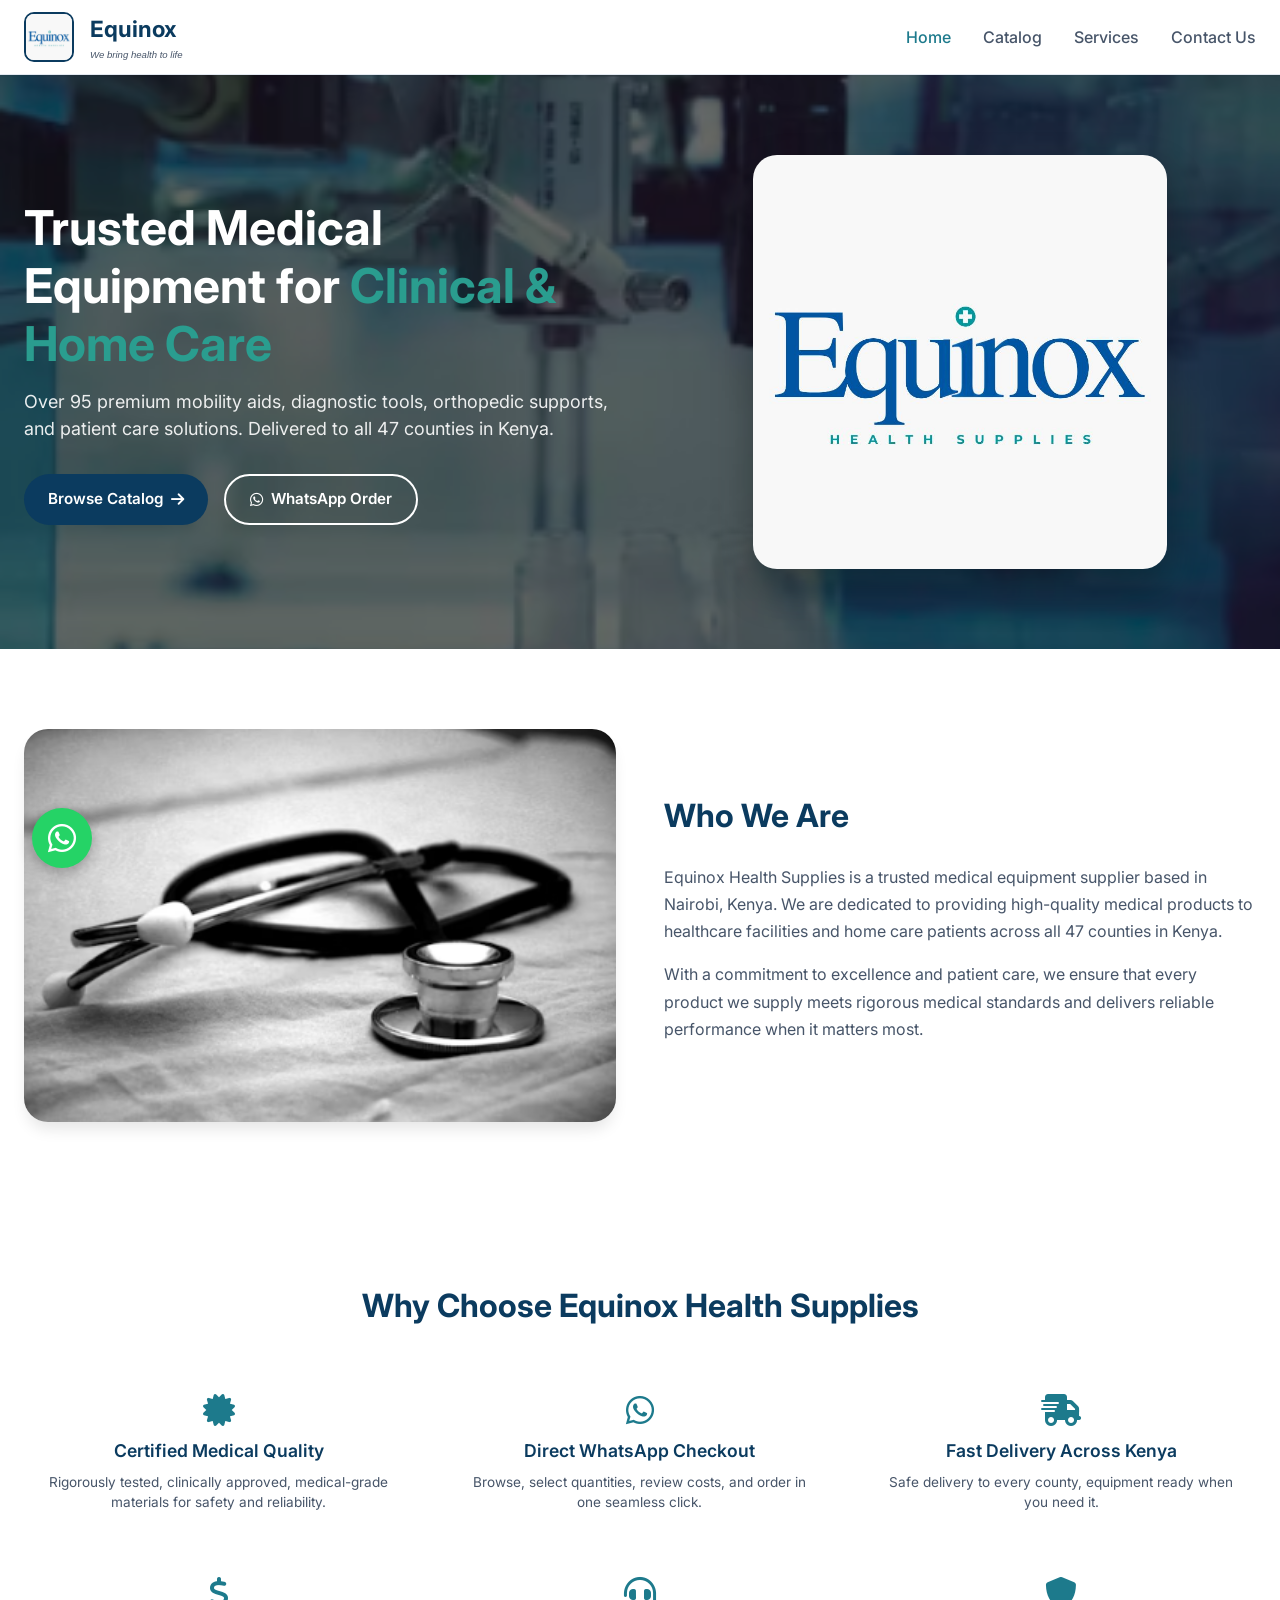
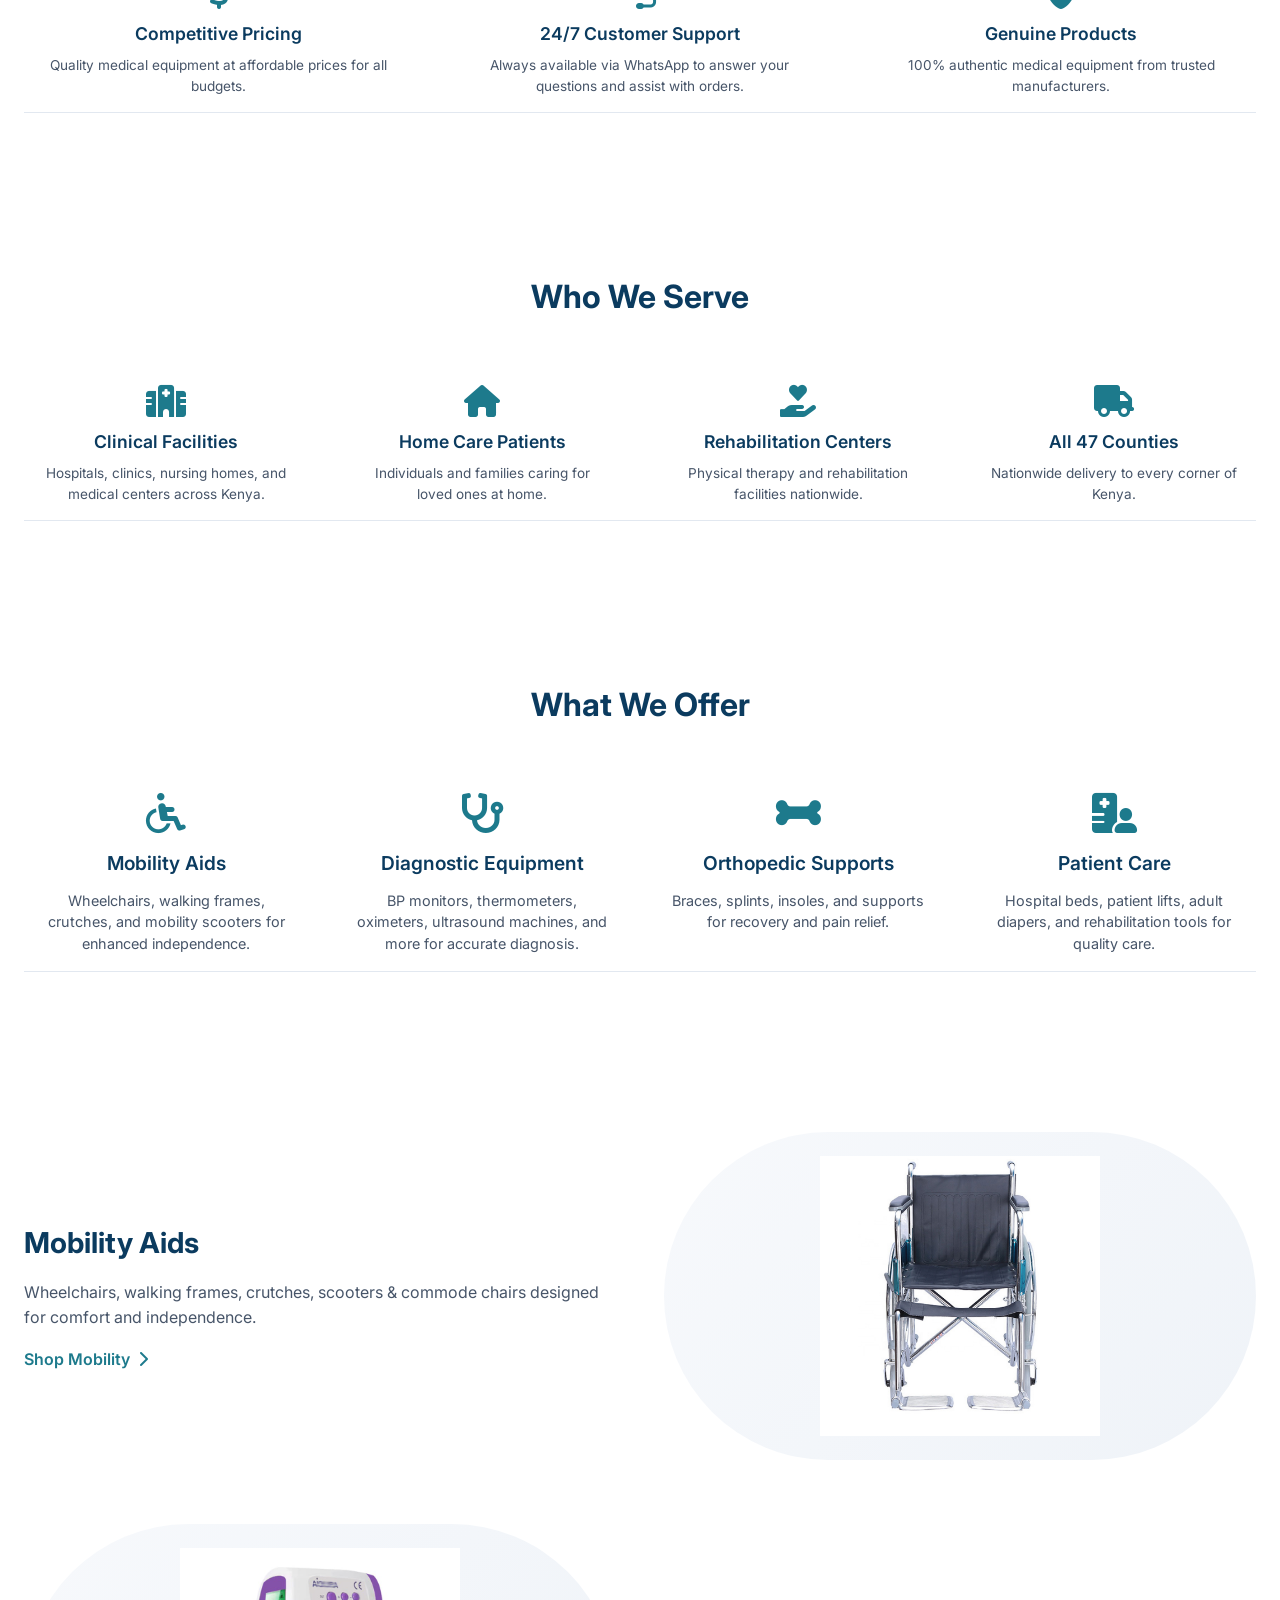
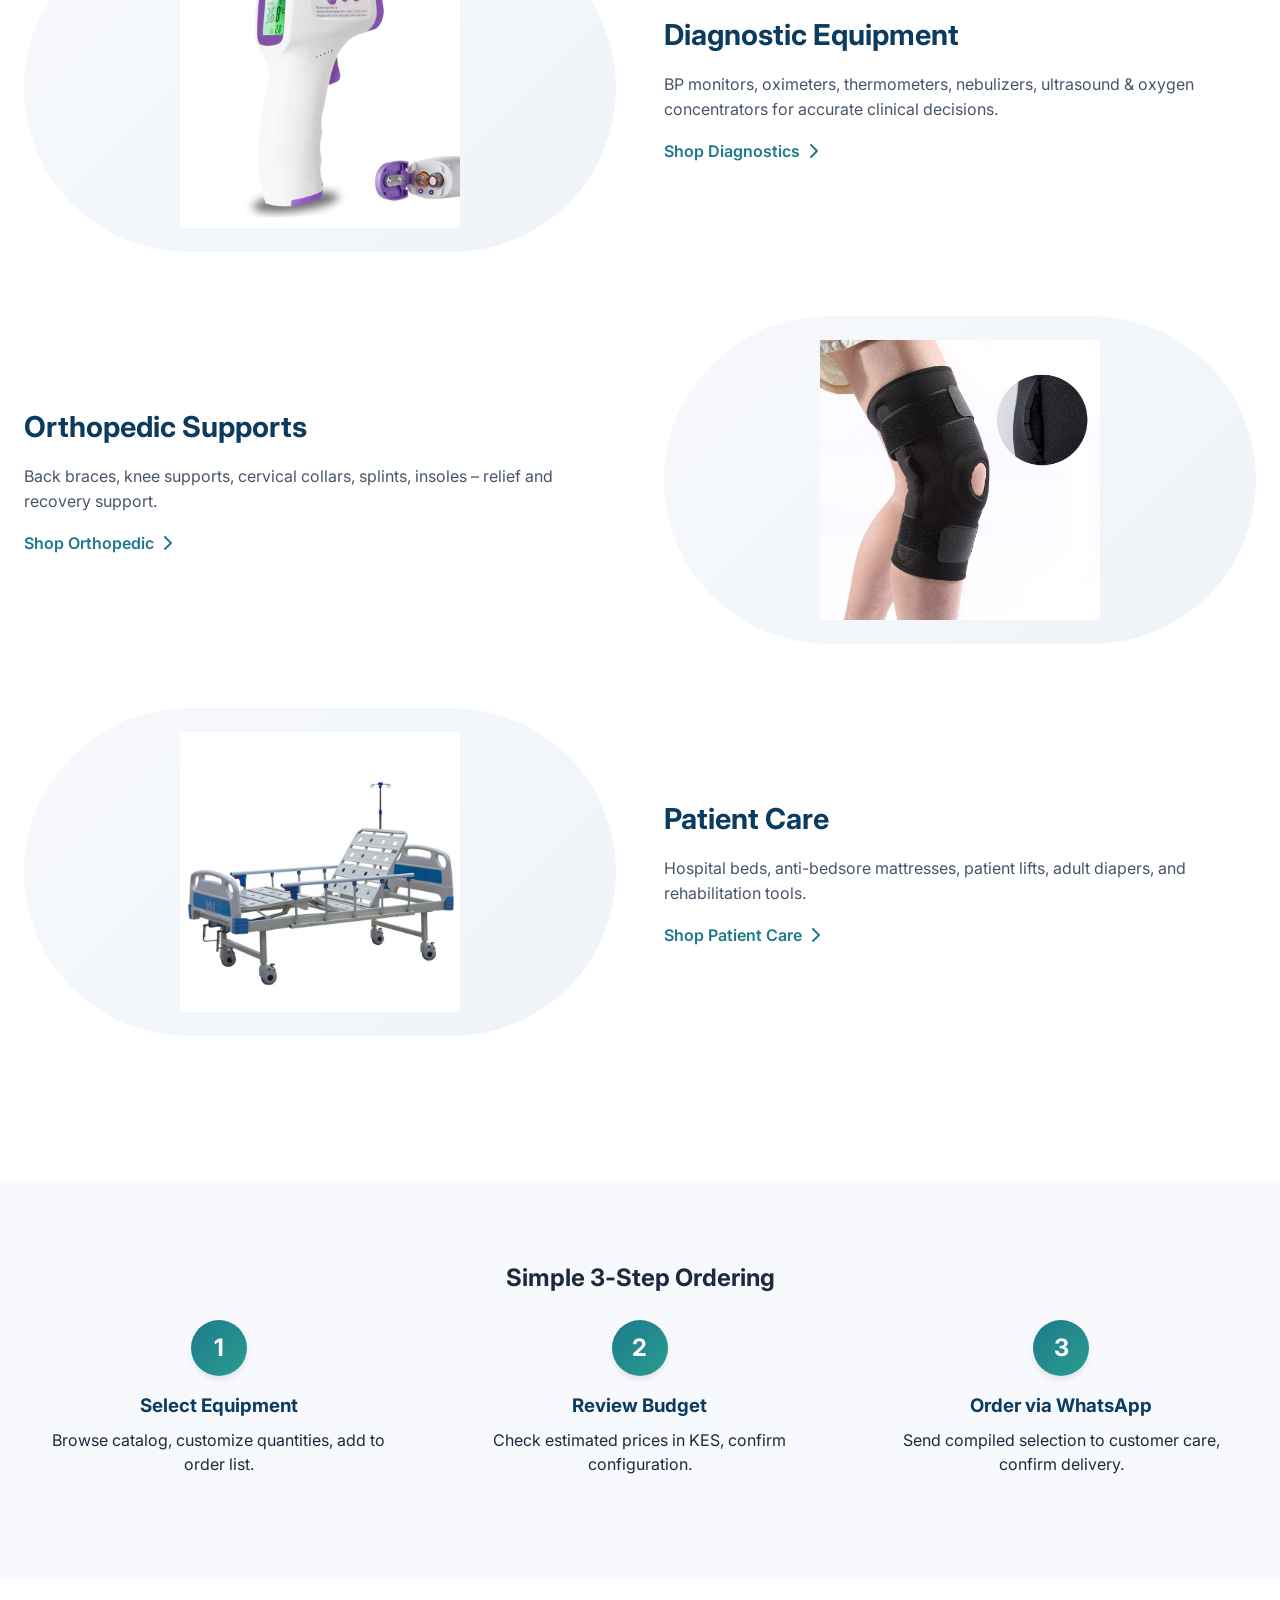
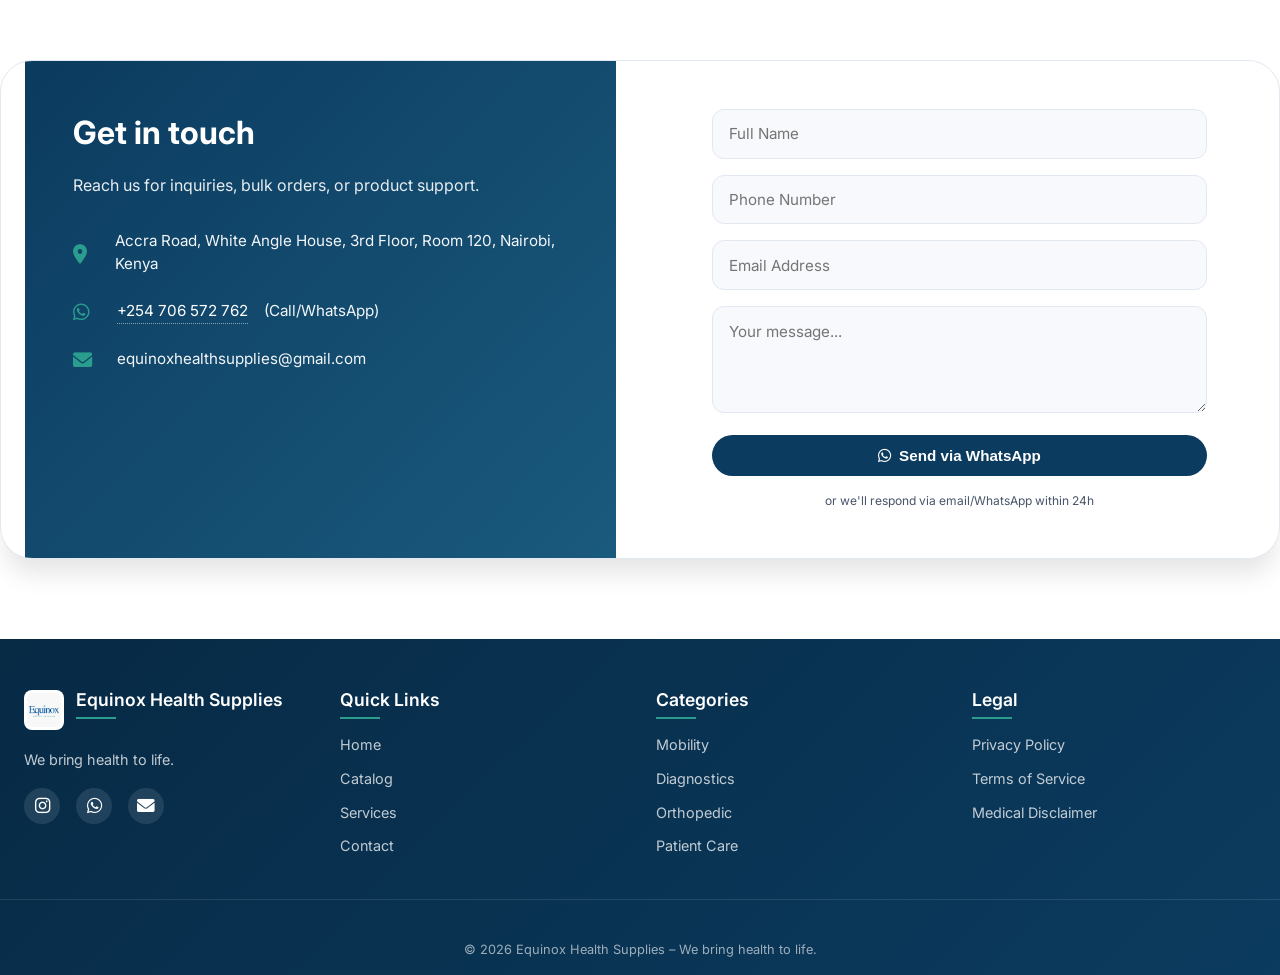
==== commit 658fb936: "changes<3" ====
--- a/index.html
+++ b/index.html
@@ -87,7 +87,6 @@
         <img src="assets/images/equinox-logo.jpg" alt="Equinox Health Supplies Logo" class="logo-img">
         <div class="logo-text">
           <a href="index.html">Equinox</a>
-          <span class="tagline">Health Supplies</span>
           <span class="slogan">We bring health to life</span>
         </div>
       </div>
@@ -326,7 +325,7 @@
         </div>
         <p>We bring health to life.</p>
         <div class="social-icons">
-          <a href="https://www.instagram.com/equinoxhealthsupplies" target="_blank" rel="noopener noreferrer" aria-label="Instagram">
+          <a href="https://www.instagram.com/equinoxhealthsupplies_" target="_blank" rel="noopener noreferrer" aria-label="Instagram">
             <i class="fab fa-instagram"></i>
           </a>
           <a href="https://wa.me/254706572762" target="_blank" rel="noopener noreferrer" aria-label="WhatsApp">
--- a/assets/css/style.css
+++ b/assets/css/style.css
@@ -21,11 +21,19 @@
 .container { max-width: 1280px; margin: 0 auto; padding: 0 1.5rem; }
 img { max-width: 100%; height: auto; display: block; }
 
-/* Header */
-.site-header { background: var(--white); box-shadow: var(--shadow-sm); position: sticky; top: 0; z-index: 100; border-bottom: 1px solid var(--gray-200); }
+/* Header - ORIGINAL WHITE BACKGROUND */
+.site-header { 
+  background: var(--white);
+  box-shadow: var(--shadow-sm);
+  position: sticky; 
+  top: 0; 
+  z-index: 100; 
+  border-bottom: 1px solid var(--gray-200);
+}
 .header-container { display: flex; justify-content: space-between; align-items: center; padding: 0.75rem 1.5rem; }
 .logo { display: flex; align-items: center; gap: 1rem; }
-.logo-img { height: 50px; width: auto; border-radius: 10px; }
+.logo-img { height: 50px; width: auto; border-radius: 10px; background: transparent; padding: 0px; border: 2px solid var(--primary);
+  box-sizing: border-box; }
 .logo-text { display: flex; flex-direction: column; }
 .logo-text a { font-size: 1.4rem; font-weight: 700; text-decoration: none; color: var(--primary); }
 .logo-text .tagline { font-size: 0.7rem; color: var(--accent); font-weight: 500; letter-spacing: 0.5px; }
@@ -61,6 +69,7 @@
   grid-template-columns: 1fr 1fr; 
   gap: 3rem; 
   align-items: center; 
+  
 }
 .about-content { order: 2; }
 .about-image { order: 1; }
@@ -69,7 +78,8 @@
 .about-image img { border-radius: 24px; box-shadow: var(--shadow-lg); width: 100%; object-fit: cover; }
 
 /* ============================================
-   WHAT WE OFFER, WHY CHOOSE US, WHO WE SERVE - WHITE BACKGROUND, NO CARDS
+   WHAT WE OFFER, WHY CHOOSE US, WHO WE SERVE - WHITE BACKGROUND
+   WITH BORDER SEPARATORS
    ============================================ */
 
 .offer-section-blue,
@@ -78,6 +88,12 @@
   background: white;
   padding: 5rem 0;
   color: var(--gray-800);
+  
+}
+
+/* Remove bottom border from last section */
+.serve-section-blue {
+  border-bottom: none;
 }
 
 .section-title-white {
@@ -94,6 +110,7 @@
   grid-template-columns: repeat(4, 1fr);
   gap: 2rem;
   text-align: center;
+  border-bottom: 1px solid var(--gray-200);
 }
 
 .offer-item {
@@ -131,6 +148,7 @@
   grid-template-columns: repeat(3, 1fr);
   gap: 2rem;
   text-align: center;
+  border-bottom: 1px solid var(--gray-200);
 }
 
 .why-item {
@@ -168,6 +186,7 @@
   grid-template-columns: repeat(4, 1fr);
   gap: 2rem;
   text-align: center;
+  border-bottom: 1px solid var(--gray-200);
 }
 
 .serve-item {
@@ -213,7 +232,7 @@
 .category-img-full { 
   width: 100%; 
   background: linear-gradient(135deg, var(--gray-50) 0%, var(--gray-100) 100%);
-  border-radius: 24px;
+  border-radius: 500px;
   display: flex;
   align-items: center;
   justify-content: center;
@@ -225,6 +244,7 @@
   max-height: 280px;
   object-fit: contain;
   transition: transform 0.5s ease;
+  
 }
 .category-img-full img:hover { 
   transform: scale(1.03);
@@ -258,7 +278,7 @@
 .site-footer { background: linear-gradient(135deg, var(--primary-dark) 0%, var(--primary) 100%); color: var(--gray-100); padding: 3rem 0 1rem; margin-top: 0; position: relative; }
 .footer-grid { display: grid; grid-template-columns: repeat(auto-fit, minmax(220px, 1fr)); gap: 2rem; padding-bottom: 2rem; border-bottom: 1px solid rgba(255,255,255,0.1); margin-bottom: 1.5rem; }
 .footer-logo { display: flex; align-items: center; gap: 0.75rem; margin-bottom: 1rem; }
-.footer-logo-img { height: 40px; width: auto; border-radius: 8px; }
+.footer-logo-img { height: 40px; width: auto; border-radius: 8px; background: white; padding: 3px; }
 .footer-col h4 { color: white; font-size: 1.1rem; margin-bottom: 1.2rem; font-weight: 600; position: relative; display: inline-block; }
 .footer-col h4:after { content: ''; position: absolute; bottom: -6px; left: 0; width: 40px; height: 2px; background: var(--accent-light); }
 .footer-col p { color: rgba(255,255,255,0.75); line-height: 1.6; font-size: 0.9rem; margin-bottom: 1rem; }
@@ -314,6 +334,7 @@
   .nav-menu { display: none; position: absolute; top: 80px; left: 0; right: 0; background: white; padding: 1rem; box-shadow: var(--shadow-md); z-index: 99; }
   .nav-menu.active { display: block; }
   .nav-menu ul { flex-direction: column; gap: 1rem; }
+  .nav-menu a { color: var(--gray-600); }
   
   .logo-img { height: 40px; }
   .logo-text a { font-size: 1.2rem; }
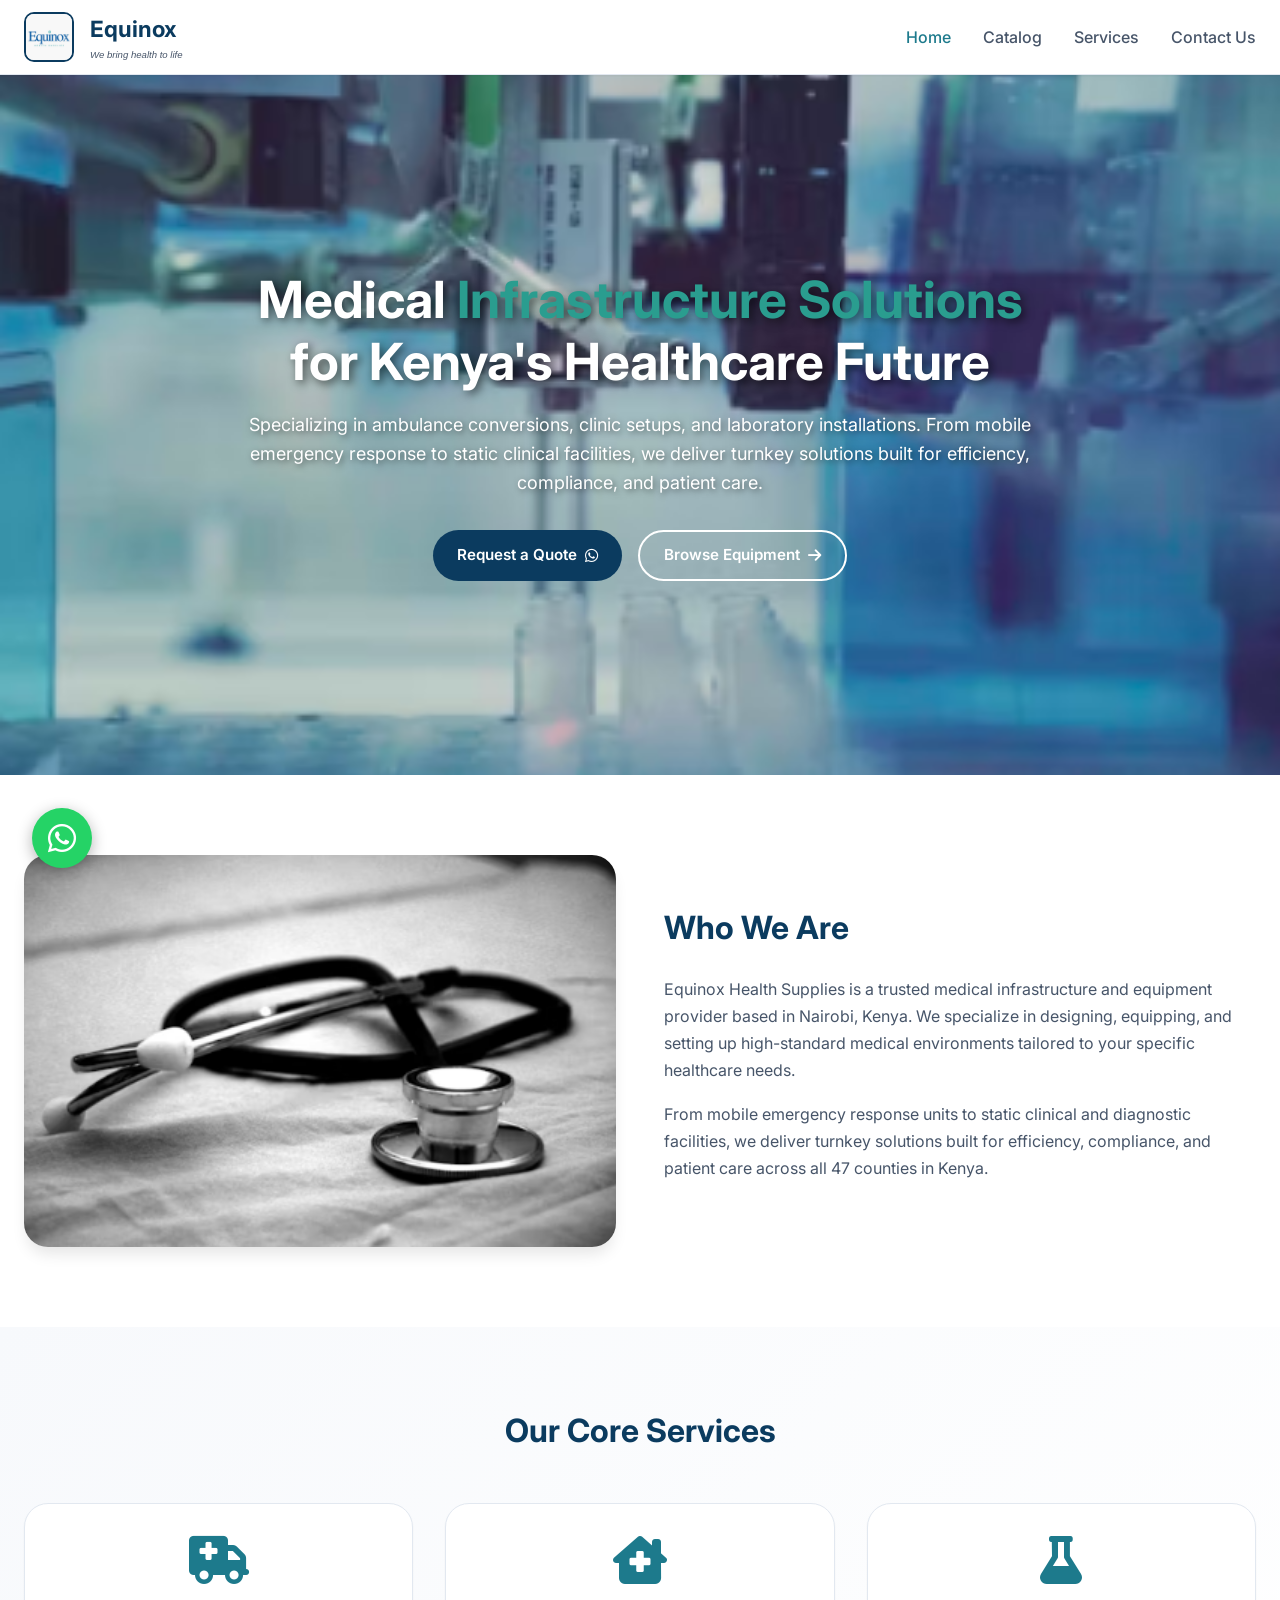
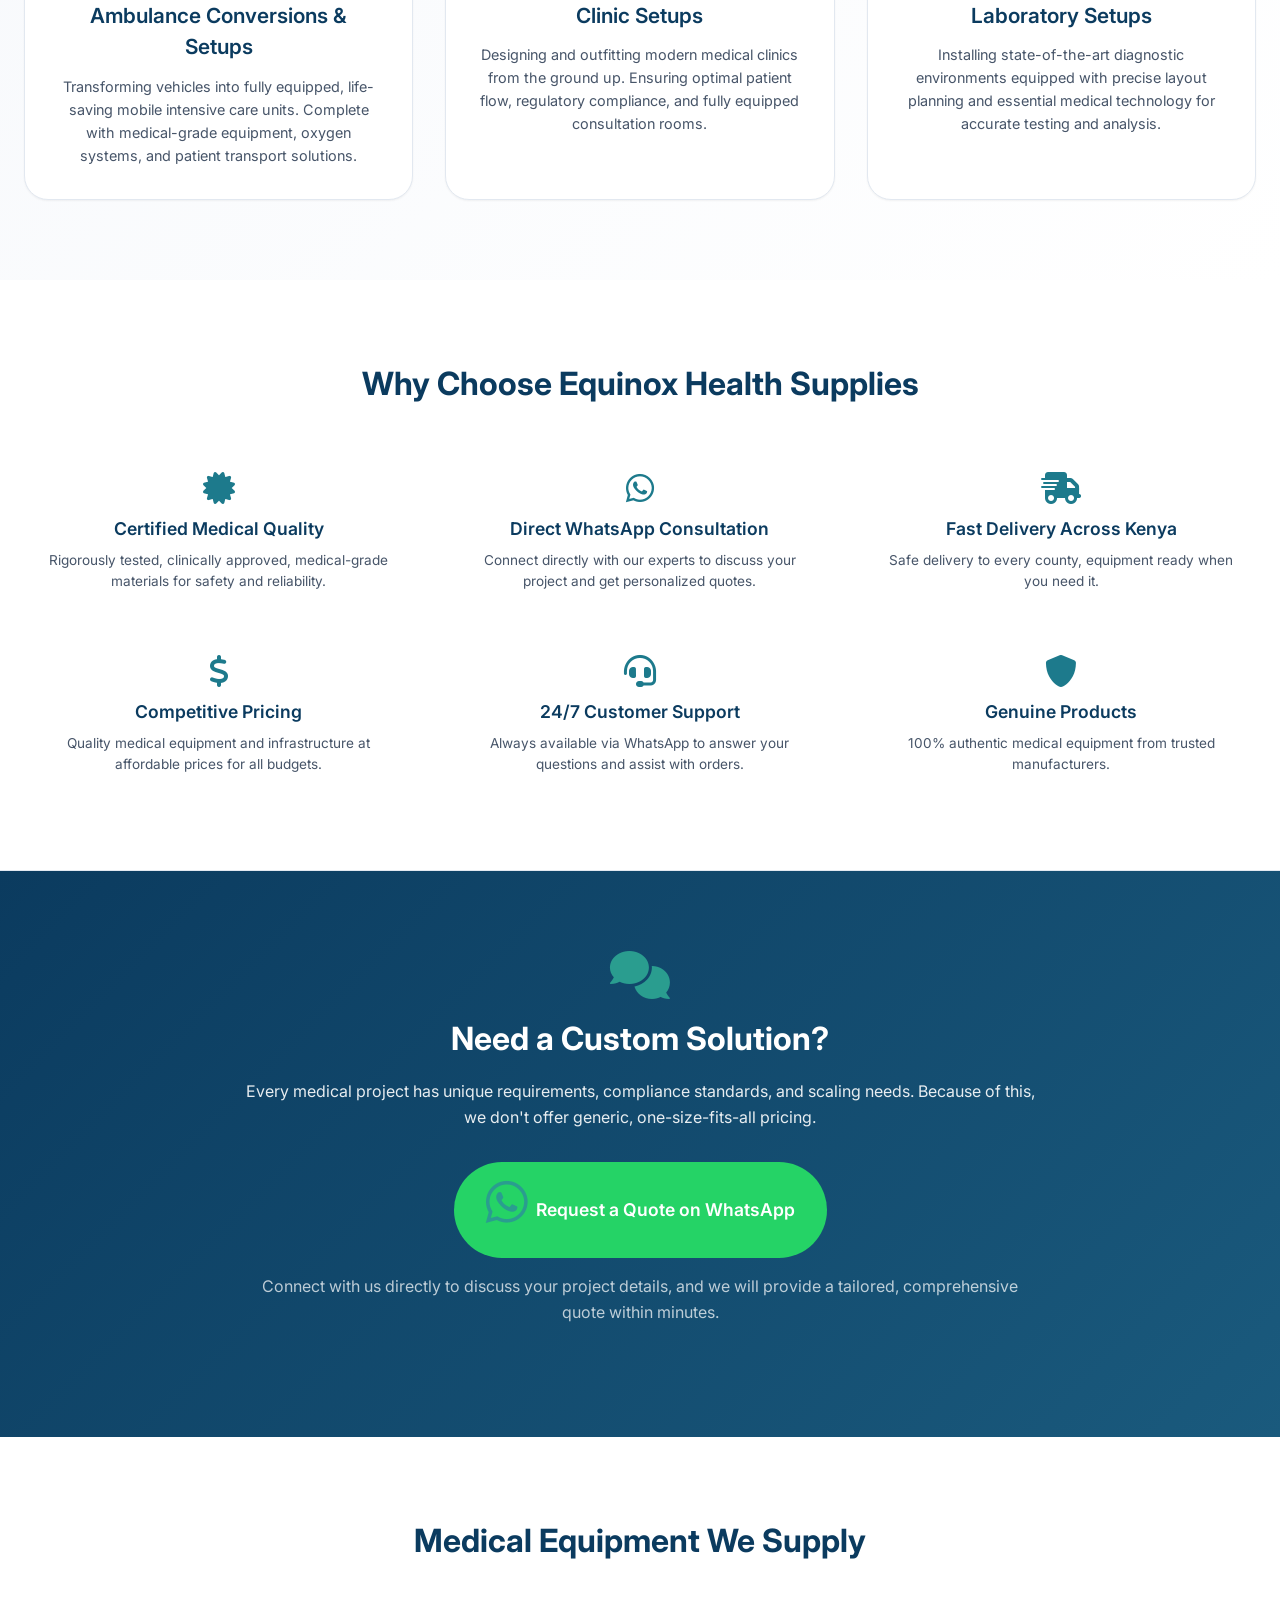
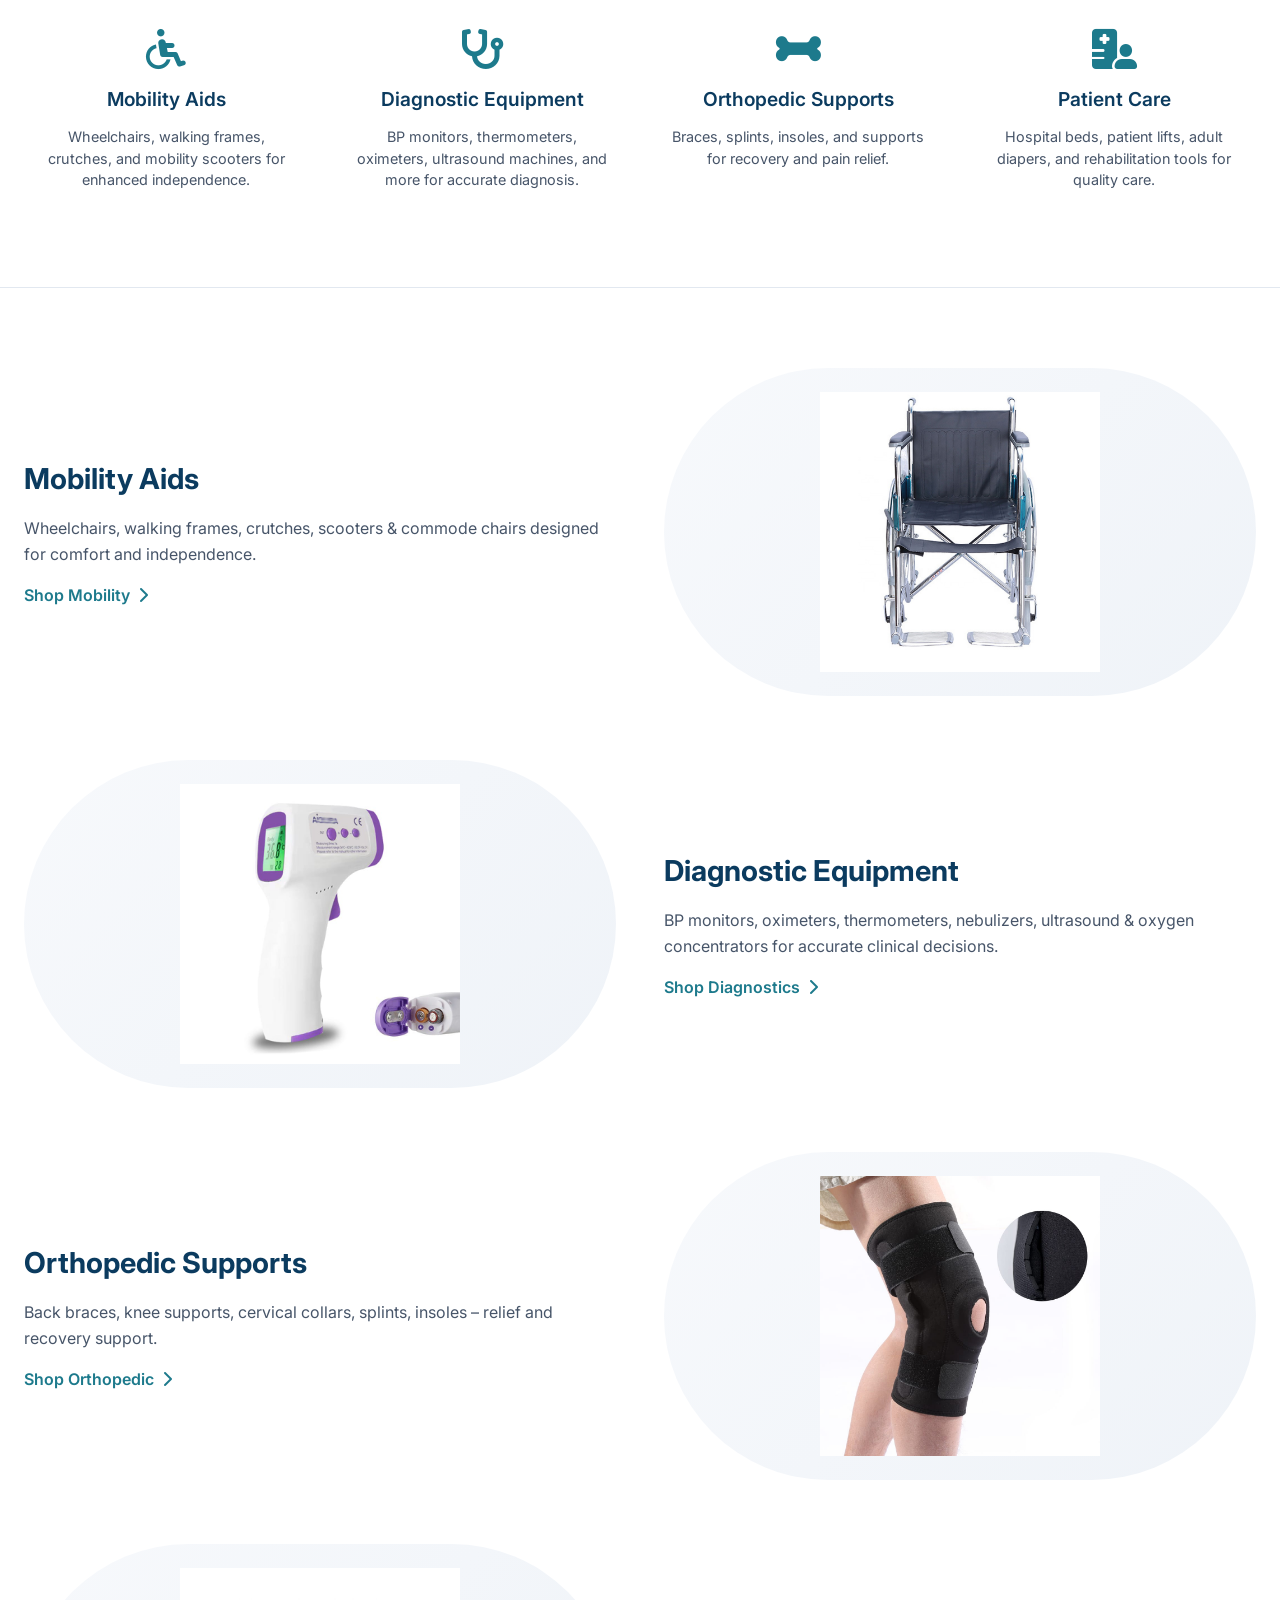
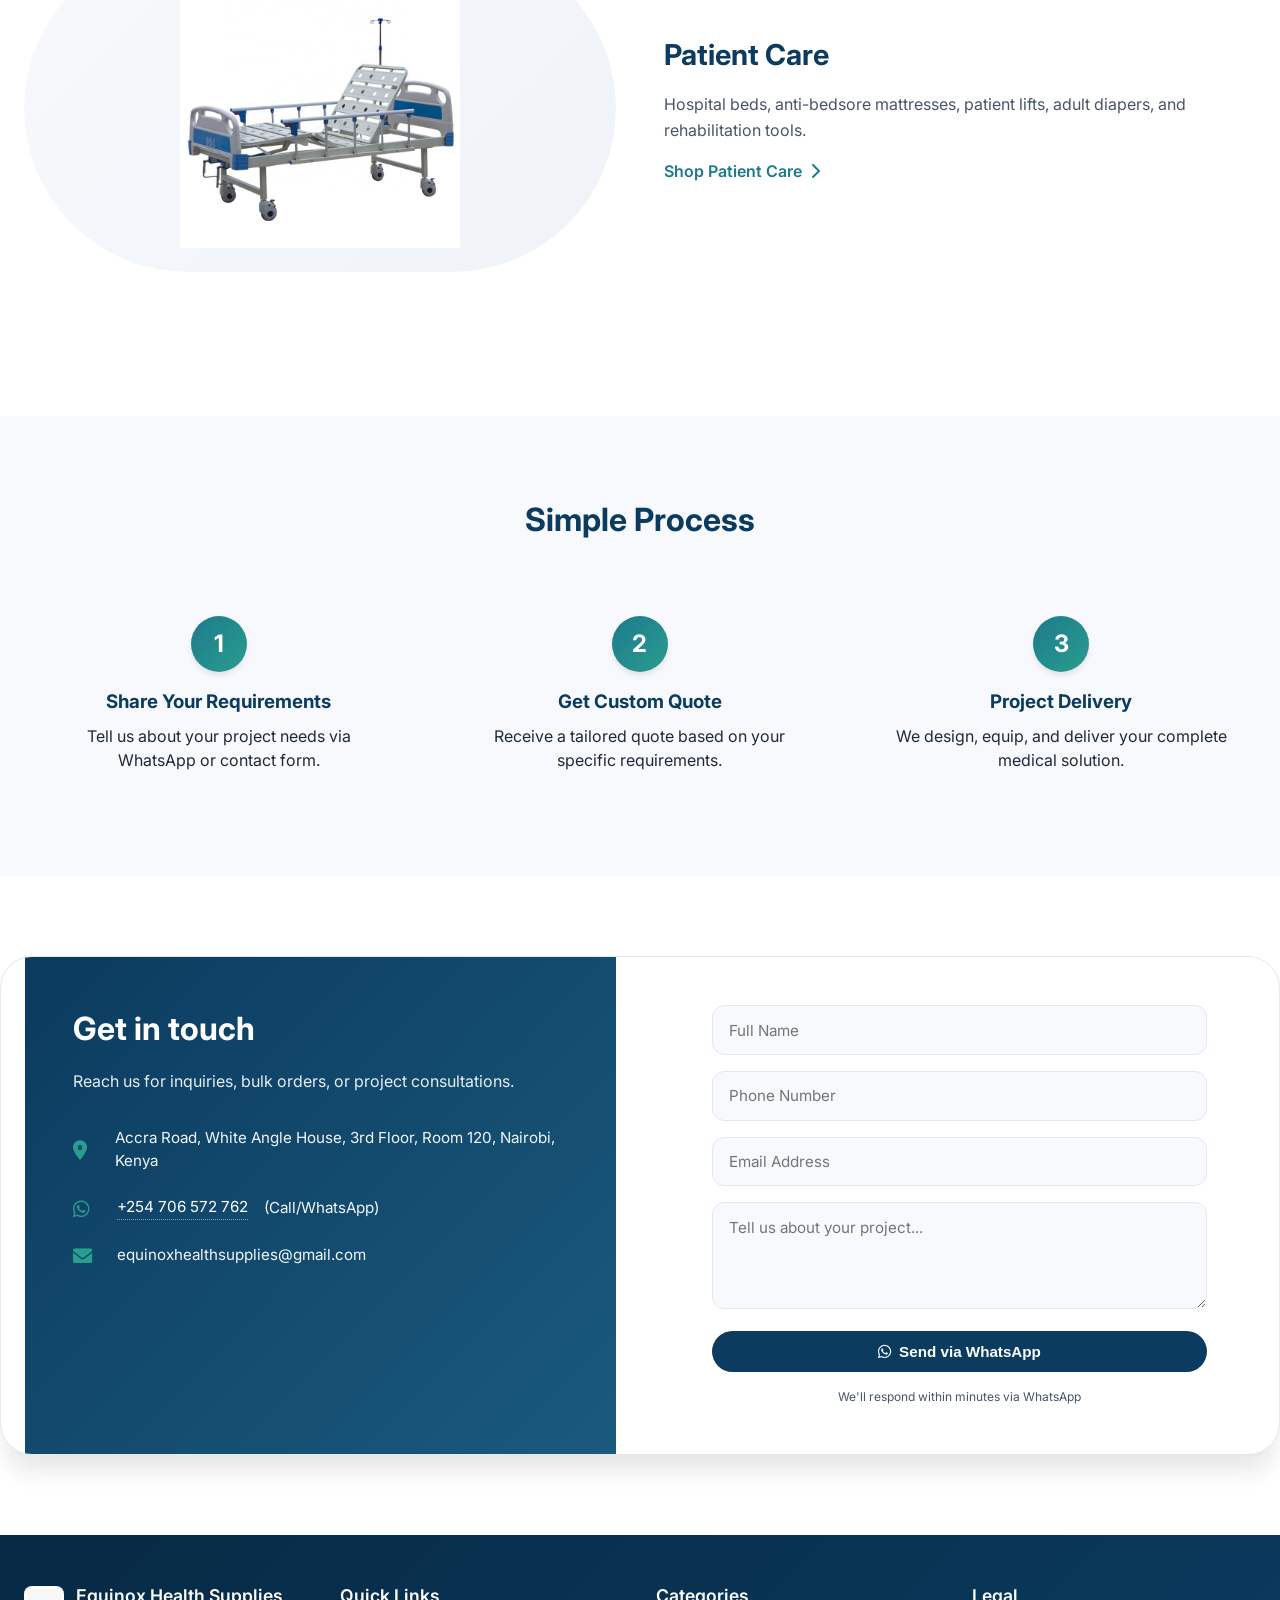
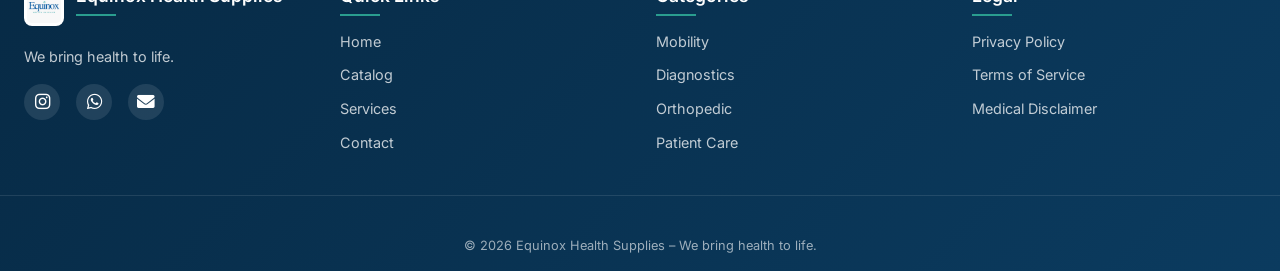
==== commit 49adfb6b: "changes" ====
--- a/index.html
+++ b/index.html
@@ -5,15 +5,15 @@
   <meta name="viewport" content="width=device-width, initial-scale=1.0, viewport-fit=cover">
   
   <!-- Primary SEO Tags -->
-  <title>Equinox Health Supplies | Trusted Medical Equipment Supplier in Nairobi, Kenya</title>
-  <meta name="description" content="Equinox Health Supplies offers premium medical equipment including mobility aids, diagnostic tools, orthopedic supports & patient care products. Delivered to all 47 counties in Kenya. WhatsApp orders accepted.">
-  <meta name="keywords" content="medical equipment Kenya, hospital supplies Nairobi, mobility aids Kenya, wheelchairs Nairobi, diagnostic equipment, home care products, medical supplies, Equinox Health">
+  <title>Equinox Health Supplies | Medical Infrastructure Solutions & Equipment Kenya</title>
+  <meta name="description" content="Equinox Health Supplies specializes in ambulance conversions, clinic setups, and laboratory installations. Premium medical equipment delivered to all 47 counties in Kenya. WhatsApp for custom quotes.">
+  <meta name="keywords" content="ambulance conversions Kenya, clinic setup Nairobi, laboratory installation, medical equipment Kenya, hospital supplies, medical infrastructure">
   <meta name="author" content="Equinox Health Supplies">
   <meta name="robots" content="index, follow">
   
   <!-- Open Graph / Social Media Meta Tags -->
-  <meta property="og:title" content="Equinox Health Supplies | We bring health to life">
-  <meta property="og:description" content="Premium medical equipment for clinical & home care.">
+  <meta property="og:title" content="Equinox Health Supplies | Medical Infrastructure Solutions">
+  <meta property="og:description" content="Specializing in ambulance conversions, clinic setups & laboratory installations. Tailored medical solutions for Kenya.">
   <meta property="og:image" content="https://equinoxhealthsupplies.co.ke/assets/images/og-image.jpg">
   <meta property="og:url" content="https://equinoxhealthsupplies.co.ke/">
   <meta property="og:type" content="website">
@@ -22,8 +22,8 @@
   
   <!-- Twitter Card Meta Tags -->
   <meta name="twitter:card" content="summary_large_image">
-  <meta name="twitter:title" content="Equinox Health Supplies | Medical Equipment Kenya">
-  <meta name="twitter:description" content="Trusted medical equipment supplier. 95+ products delivered to all 47 counties.">
+  <meta name="twitter:title" content="Equinox Health Supplies | Medical Infrastructure Kenya">
+  <meta name="twitter:description" content="Ambulance conversions, clinic setups & laboratory installations. Custom medical solutions.">
   <meta name="twitter:image" content="https://equinoxhealthsupplies.co.ke/assets/images/twitter-image.jpg">
   
   <!-- Canonical URL -->
@@ -47,7 +47,7 @@
     "@context": "https://schema.org",
     "@type": "MedicalBusiness",
     "name": "Equinox Health Supplies",
-    "description": "Trusted medical equipment supplier in Nairobi, Kenya offering mobility aids, diagnostics, orthopedic supports, and patient care products.",
+    "description": "Medical infrastructure solutions provider specializing in ambulance conversions, clinic setups, and laboratory installations in Kenya.",
     "image": "https://equinoxhealthsupplies.co.ke/assets/images/equinox-logo.jpg",
     "@id": "https://equinoxhealthsupplies.co.ke",
     "url": "https://equinoxhealthsupplies.co.ke",
@@ -61,18 +61,6 @@
       "addressCountry": "KE"
     },
     "openingHours": "Mo-Fr 08:00-17:00",
-    "openingHoursSpecification": [
-      {
-        "@type": "OpeningHoursSpecification",
-        "dayOfWeek": ["Monday", "Tuesday", "Wednesday", "Thursday", "Friday"],
-        "opens": "08:00",
-        "closes": "17:00"
-      }
-    ],
-    "sameAs": [
-      "https://wa.me/254706572762",
-      "https://www.instagram.com/equinoxhealthsupplies"
-    ],
     "areaServed": {
       "@type": "Country",
       "name": "Kenya"
@@ -103,41 +91,61 @@
   </header>
 
   <main>
+    <!-- Hero Section - Updated with new messaging -->
     <section class="hero" style="background-image: url('assets/images/background-image.png'); background-size: cover; background-position: center; background-repeat: no-repeat;">
-      <div class="container hero-grid">
-        <div class="hero-content">
-          <h1>Trusted Medical Equipment for <span class="accent-text">Clinical & Home Care</span></h1>
-          <p>Over 95 premium mobility aids, diagnostic tools, orthopedic supports, and patient care solutions. Delivered to all 47 counties in Kenya.</p>
-          <div class="hero-buttons">
-            <a href="catalog.html" class="btn btn-primary">Browse Catalog <i class="fas fa-arrow-right"></i></a>
-            <a href="https://wa.me/254706572762" class="btn btn-outline" target="_blank" rel="noopener noreferrer"><i class="fab fa-whatsapp"></i> WhatsApp Order</a>
-          </div>
-        </div>
-        <div class="hero-image">
-          <img src="assets/images/equinox-logo.jpg" alt="Equinox Health Supplies Medical Equipment Logo" loading="eager">
-        </div>
-      </div>
-    </section>
-
-    <!-- Who We Are Section -->
+      <div class="container hero-container">
+        <div class="hero-content-centered">
+          <h1 class="hero-title animate-fade-in-up">Medical <span class="accent-text">Infrastructure Solutions</span> for Kenya's Healthcare Future</h1>
+          <p class="hero-description animate-fade-in-up delay-1">Specializing in ambulance conversions, clinic setups, and laboratory installations. From mobile emergency response to static clinical facilities, we deliver turnkey solutions built for efficiency, compliance, and patient care.</p>
+          <div class="hero-buttons animate-fade-in-up delay-2">
+            <a href="#contact" class="btn btn-primary">Request a Quote <i class="fab fa-whatsapp"></i></a>
+            <a href="catalog.html" class="btn btn-outline">Browse Equipment <i class="fas fa-arrow-right"></i></a>
+          </div>
+        </div>
+      </div>
+    </section>
+
+    <!-- Who We Are Section - Updated -->
     <section class="about-section">
       <div class="container">
         <div class="about-grid">
           <div class="about-content">
             <h2>Who We Are</h2>
-            <p>Equinox Health Supplies is a trusted medical equipment supplier based in Nairobi, Kenya. We are dedicated to providing high-quality medical products to healthcare facilities and home care patients across all 47 counties in Kenya.</p>
-            <p>With a commitment to excellence and patient care, we ensure that every product we supply meets rigorous medical standards and delivers reliable performance when it matters most.</p>
+            <p>Equinox Health Supplies is a trusted medical infrastructure and equipment provider based in Nairobi, Kenya. We specialize in designing, equipping, and setting up high-standard medical environments tailored to your specific healthcare needs.</p>
+            <p>From mobile emergency response units to static clinical and diagnostic facilities, we deliver turnkey solutions built for efficiency, compliance, and patient care across all 47 counties in Kenya.</p>
           </div>
           <div class="about-image">
-            <img src="assets/images/about-us.png" alt="Equinox Health Supplies Team" loading="lazy" onerror="this.src='https://placehold.co/500x400/0B3B5F/white?text=Quality+Medical+Equipment'">
-          </div>
-        </div>
-      </div>
-    </section>
-
-    
-
-    <!-- Why Choose Us Section - BLUE BACKGROUND, NO CARDS -->
+            <img src="assets/images/about-us.png" alt="Equinox Health Supplies Team" loading="lazy" onerror="this.src='https://placehold.co/500x400/0B3B5F/white?text=Medical+Infrastructure+Experts'">
+          </div>
+        </div>
+      </div>
+    </section>
+
+    <!-- Core Services Section - NEW (Ambulance, Clinic, Laboratory) -->
+    <section class="core-services-section">
+      <div class="container">
+        <h2 class="section-title">Our Core Services</h2>
+        <div class="core-services-grid">
+          <div class="core-service-card fade-up">
+            <i class="fas fa-ambulance"></i>
+            <h3>Ambulance Conversions & Setups</h3>
+            <p>Transforming vehicles into fully equipped, life-saving mobile intensive care units. Complete with medical-grade equipment, oxygen systems, and patient transport solutions.</p>
+          </div>
+          <div class="core-service-card fade-up" style="animation-delay: 0.1s">
+            <i class="fas fa-clinic-medical"></i>
+            <h3>Clinic Setups</h3>
+            <p>Designing and outfitting modern medical clinics from the ground up. Ensuring optimal patient flow, regulatory compliance, and fully equipped consultation rooms.</p>
+          </div>
+          <div class="core-service-card fade-up" style="animation-delay: 0.2s">
+            <i class="fas fa-flask"></i>
+            <h3>Laboratory Setups</h3>
+            <p>Installing state-of-the-art diagnostic environments equipped with precise layout planning and essential medical technology for accurate testing and analysis.</p>
+          </div>
+        </div>
+      </div>
+    </section>
+
+    <!-- Why Choose Us Section -->
     <section id="services" class="why-choose-section-blue">
       <div class="container">
         <h2 class="section-title-white">Why Choose Equinox Health Supplies</h2>
@@ -149,8 +157,8 @@
           </div>
           <div class="why-item fade-up" style="animation-delay: 0.1s">
             <i class="fab fa-whatsapp"></i>
-            <h3>Direct WhatsApp Checkout</h3>
-            <p>Browse, select quantities, review costs, and order in one seamless click.</p>
+            <h3>Direct WhatsApp Consultation</h3>
+            <p>Connect directly with our experts to discuss your project and get personalized quotes.</p>
           </div>
           <div class="why-item fade-up" style="animation-delay: 0.2s">
             <i class="fas fa-truck-fast"></i>
@@ -160,7 +168,7 @@
           <div class="why-item fade-up" style="animation-delay: 0.3s">
             <i class="fas fa-dollar-sign"></i>
             <h3>Competitive Pricing</h3>
-            <p>Quality medical equipment at affordable prices for all budgets.</p>
+            <p>Quality medical equipment and infrastructure at affordable prices for all budgets.</p>
           </div>
           <div class="why-item fade-up" style="animation-delay: 0.4s">
             <i class="fas fa-headset"></i>
@@ -176,39 +184,27 @@
       </div>
     </section>
 
-    <!-- Who We Serve Section - BLUE BACKGROUND, NO CARDS -->
-    <section class="serve-section-blue">
-      <div class="container">
-        <h2 class="section-title-white">Who We Serve</h2>
-        <div class="serve-grid-text">
-          <div class="serve-item fade-up">
-            <i class="fas fa-hospital"></i>
-            <h3>Clinical Facilities</h3>
-            <p>Hospitals, clinics, nursing homes, and medical centers across Kenya.</p>
-          </div>
-          <div class="serve-item fade-up" style="animation-delay: 0.1s">
-            <i class="fas fa-home"></i>
-            <h3>Home Care Patients</h3>
-            <p>Individuals and families caring for loved ones at home.</p>
-          </div>
-          <div class="serve-item fade-up" style="animation-delay: 0.2s">
-            <i class="fas fa-hand-holding-heart"></i>
-            <h3>Rehabilitation Centers</h3>
-            <p>Physical therapy and rehabilitation facilities nationwide.</p>
-          </div>
-          <div class="serve-item fade-up" style="animation-delay: 0.3s">
-            <i class="fas fa-truck"></i>
-            <h3>All 47 Counties</h3>
-            <p>Nationwide delivery to every corner of Kenya.</p>
-          </div>
-        </div>
-      </div>
-    </section>
-
-    <!-- What We Offer Section - BLUE BACKGROUND, NO CARDS -->
+    <!-- Custom Quote Section - NEW (No fixed pricing message) -->
+    <section class="custom-quote-section">
+      <div class="container">
+        <div class="quote-container">
+          <div class="quote-content">
+            <i class="fas fa-comments"></i>
+            <h2>Need a Custom Solution?</h2>
+            <p>Every medical project has unique requirements, compliance standards, and scaling needs. Because of this, we don't offer generic, one-size-fits-all pricing.</p>
+            <a href="https://wa.me/254706572762?text=Hello%20Equinox%20Health%20Supplies,%20I%20need%20a%20custom%20quote%20for%20a%20medical%20infrastructure%20project" class="btn btn-primary btn-large" target="_blank" rel="noopener noreferrer">
+              <i class="fab fa-whatsapp"></i> Request a Quote on WhatsApp
+            </a>
+            <p class="quote-note">Connect with us directly to discuss your project details, and we will provide a tailored, comprehensive quote within minutes.</p>
+          </div>
+        </div>
+      </div>
+    </section>
+
+    <!-- What We Offer Section (Equipment) -->
     <section class="offer-section-blue">
       <div class="container">
-        <h2 class="section-title-white">What We Offer</h2>
+        <h2 class="section-title-white">Medical Equipment We Supply</h2>
         <div class="offer-grid-text">
           <div class="offer-item fade-up">
             <i class="fas fa-wheelchair"></i>
@@ -234,7 +230,7 @@
       </div>
     </section>
 
-    <!-- Categories Showcase - FIXED IMAGES (no white space) -->
+    <!-- Categories Showcase -->
     <section class="categories-showcase" style="background-image: url('assets/images/background-imag.png'); background-size: cover; background-position: center; background-repeat: no-repeat;">
       <div class="container">
         <div class="category-row slide-in-left">
@@ -282,11 +278,11 @@
 
     <section class="steps">
       <div class="container">
-        <h2 class="section-title" style="text-align: center; width: 100%;">Simple 3‑Step Ordering</h2>
+        <h2 class="section-title" style="text-align: center; width: 100%;">Simple Process</h2>
         <div class="steps-grid">
-          <div class="step"><div class="step-number">1</div><h3>Select Equipment</h3><p>Browse catalog, customize quantities, add to order list.</p></div>
-          <div class="step"><div class="step-number">2</div><h3>Review Budget</h3><p>Check estimated prices in KES, confirm configuration.</p></div>
-          <div class="step"><div class="step-number">3</div><h3>Order via WhatsApp</h3><p>Send compiled selection to customer care, confirm delivery.</p></div>
+          <div class="step"><div class="step-number">1</div><h3>Share Your Requirements</h3><p>Tell us about your project needs via WhatsApp or contact form.</p></div>
+          <div class="step"><div class="step-number">2</div><h3>Get Custom Quote</h3><p>Receive a tailored quote based on your specific requirements.</p></div>
+          <div class="step"><div class="step-number">3</div><h3>Project Delivery</h3><p>We design, equip, and deliver your complete medical solution.</p></div>
         </div>
       </div>
     </section>
@@ -295,7 +291,7 @@
       <div class="container contact-container">
         <div class="contact-info">
           <h2>Get in touch</h2>
-          <p>Reach us for inquiries, bulk orders, or product support.</p>
+          <p>Reach us for inquiries, bulk orders, or project consultations.</p>
           <ul class="contact-details">
             <li><i class="fas fa-map-marker-alt"></i> Accra Road, White Angle House, 3rd Floor, Room 120, Nairobi, Kenya</li>
             <li><i class="fab fa-whatsapp"></i> <a href="https://wa.me/254706572762" target="_blank" rel="noopener noreferrer">+254 706 572 762</a> (Call/WhatsApp)</li>
@@ -307,9 +303,9 @@
             <div class="form-row"><input type="text" placeholder="Full Name" id="contactName" required></div>
             <div class="form-row"><input type="tel" placeholder="Phone Number" id="contactPhone" required></div>
             <div class="form-row"><input type="email" placeholder="Email Address" id="contactEmail" required></div>
-            <div class="form-row"><textarea rows="4" placeholder="Your message..." id="contactMsg" required></textarea></div>
+            <div class="form-row"><textarea rows="4" placeholder="Tell us about your project..." id="contactMsg" required></textarea></div>
             <button type="submit" class="btn btn-primary w-full"><i class="fab fa-whatsapp"></i> Send via WhatsApp</button>
-            <p class="form-note">or we'll respond via email/WhatsApp within 24h</p>
+            <p class="form-note">We'll respond within minutes via WhatsApp</p>
           </form>
         </div>
       </div>
@@ -344,12 +340,12 @@
   </footer>
 
   <!-- Floating WhatsApp Button -->
-  <a href="https://wa.me/254706572762?text=Hello%20Equinox%20Health%20Supplies,%20I%20need%20assistance%20with%20medical%20equipment" 
+  <a href="https://wa.me/254706572762?text=Hello%20Equinox%20Health%20Supplies,%20I%27m%20interested%20in%20your%20medical%20infrastructure%20solutions" 
      class="floating-wa" 
      target="_blank"
      rel="noopener noreferrer">
     <i class="fab fa-whatsapp"></i>
-    <span class="wa-tooltip">Chat with us</span>
+    <span class="wa-tooltip">Request a Quote</span>
   </a>
 
   <script src="assets/js/main.js"></script>
--- a/assets/css/style.css
+++ b/assets/css/style.css
@@ -44,23 +44,58 @@
 .mobile-toggle { display: none; background: none; border: none; font-size: 1.5rem; cursor: pointer; color: var(--primary); }
 
 /* Hero Section */
-.hero { padding: 5rem 0; background-image: url('assets/images/background-image.png'); background-size: cover; background-position: center; background-repeat: no-repeat; position: relative; }
-.hero::before { content: ''; position: absolute; top: 0; left: 0; right: 0; bottom: 0; background: rgba(0, 0, 0, 0.5); z-index: 0; }
-.hero-grid { display: grid; grid-template-columns: 1fr 1fr; gap: 3rem; align-items: center; position: relative; z-index: 1; }
-.hero-content h1 { font-size: 3rem; font-weight: 700; line-height: 1.2; margin-bottom: 1rem; color: white; }
+.hero { 
+  padding: 5rem 0; 
+  background-image: url('assets/images/background-image.png'); 
+  background-size: cover; 
+  background-position: center; 
+  background-repeat: no-repeat; 
+  position: relative;
+}
+
+/* Remove dark overlay completely */
+.hero::before { 
+  display: none;
+}
+
+.hero-container {
+  display: flex;
+  justify-content: center;
+  align-items: center;
+  text-align: center;
+  min-height: 60vh;
+}
+
+.hero-content-centered {
+  max-width: 800px;
+  margin: 0 auto;
+}
+
+/* Text shadows for readability on bright images */
+.hero-title {
+  font-size: 3.2rem;
+  font-weight: 700;
+  line-height: 1.2;
+  margin-bottom: 1.2rem;
+  color: white;
+  text-shadow: 3px 3px 10px rgba(0, 0, 0, 0.6);
+}
+
+.hero-description {
+  font-size: 1.125rem;
+  color: white;
+  margin-bottom: 2rem;
+  line-height: 1.6;
+  text-shadow: 2px 2px 6px rgba(0, 0, 0, 0.5);
+}
+
 .accent-text { color: var(--accent-light); }
-.hero-content p { font-size: 1.125rem; color: rgba(255, 255, 255, 0.9); margin-bottom: 2rem; }
-.hero-buttons { display: flex; gap: 1rem; flex-wrap: wrap; }
+.hero-buttons { display: flex; gap: 1rem; flex-wrap: wrap; justify-content: center; }
 .btn { display: inline-flex; align-items: center; gap: 0.5rem; padding: 0.75rem 1.5rem; border-radius: 9999px; font-weight: 600; text-decoration: none; transition: all 0.2s; cursor: pointer; border: none; font-size: 0.95rem; }
 .btn-primary { background: var(--primary); color: white; }
 .btn-primary:hover { background: var(--primary-dark); transform: translateY(-2px); box-shadow: var(--shadow-md); }
 .btn-outline { background: transparent; border: 2px solid white; color: white; }
 .btn-outline:hover { background: white; color: var(--primary); transform: translateY(-2px); }
-
-/* Hero Image */
-.hero-image { display: flex; justify-content: center; align-items: center; }
-.hero-image img { border-radius: 24px; box-shadow: 0 20px 40px rgba(0, 0, 0, 0.3); width: 70%; max-width: 100%; object-fit: contain; transition: transform 0.3s; }
-.hero-image img:hover { transform: scale(1.02); }
 
 /* Who We Are Section - Image LEFT, Text RIGHT on desktop */
 .about-section { padding: 5rem 0; background: var(--white); }
@@ -69,7 +104,6 @@
   grid-template-columns: 1fr 1fr; 
   gap: 3rem; 
   align-items: center; 
-  
 }
 .about-content { order: 2; }
 .about-image { order: 1; }
@@ -78,25 +112,15 @@
 .about-image img { border-radius: 24px; box-shadow: var(--shadow-lg); width: 100%; object-fit: cover; }
 
 /* ============================================
-   WHAT WE OFFER, WHY CHOOSE US, WHO WE SERVE - WHITE BACKGROUND
-   WITH BORDER SEPARATORS
+   CORE SERVICES SECTION
    ============================================ */
 
-.offer-section-blue,
-.why-choose-section-blue,
-.serve-section-blue {
-  background: white;
+.core-services-section {
   padding: 5rem 0;
-  color: var(--gray-800);
-  
-}
-
-/* Remove bottom border from last section */
-.serve-section-blue {
-  border-bottom: none;
-}
-
-.section-title-white {
+  background: linear-gradient(135deg, var(--gray-50) 0%, var(--white) 100%);
+}
+
+.section-title {
   text-align: center;
   font-size: 2rem;
   margin-bottom: 3rem;
@@ -104,13 +128,173 @@
   font-weight: 700;
 }
 
-/* What We Offer - Text Grid (no cards) */
+.core-services-grid {
+  display: grid;
+  grid-template-columns: repeat(3, 1fr);
+  gap: 2rem;
+}
+
+.core-service-card {
+  text-align: center;
+  padding: 2rem;
+  background: white;
+  border-radius: 24px;
+  transition: all 0.3s ease;
+  border: 1px solid var(--gray-200);
+  box-shadow: var(--shadow-sm);
+}
+
+.core-service-card:hover {
+  transform: translateY(-8px);
+  box-shadow: var(--shadow-lg);
+}
+
+.core-service-card i {
+  font-size: 3rem;
+  color: var(--accent);
+  margin-bottom: 1rem;
+  display: inline-block;
+}
+
+.core-service-card h3 {
+  font-size: 1.3rem;
+  margin-bottom: 0.75rem;
+  color: var(--primary);
+  font-weight: 600;
+}
+
+.core-service-card p {
+  font-size: 0.9rem;
+  color: var(--gray-600);
+  line-height: 1.6;
+}
+
+/* ============================================
+   WHY CHOOSE US SECTION
+   ============================================ */
+
+.why-choose-section-blue {
+  background: white;
+  padding: 5rem 0;
+  color: var(--gray-800);
+  border-bottom: 1px solid var(--gray-200);
+}
+
+.section-title-white {
+  text-align: center;
+  font-size: 2rem;
+  margin-bottom: 3rem;
+  color: var(--primary);
+  font-weight: 700;
+}
+
+.why-grid-text {
+  display: grid;
+  grid-template-columns: repeat(3, 1fr);
+  gap: 2rem;
+  text-align: center;
+}
+
+.why-item {
+  padding: 1rem;
+  transition: transform 0.3s ease;
+}
+
+.why-item:hover {
+  transform: translateY(-5px);
+}
+
+.why-item i {
+  font-size: 2rem;
+  color: var(--accent);
+  margin-bottom: 0.75rem;
+  display: inline-block;
+}
+
+.why-item h3 {
+  font-size: 1.1rem;
+  margin-bottom: 0.5rem;
+  color: var(--primary);
+  font-weight: 600;
+}
+
+.why-item p {
+  font-size: 0.85rem;
+  color: var(--gray-600);
+  line-height: 1.5;
+}
+
+/* ============================================
+   CUSTOM QUOTE SECTION
+   ============================================ */
+
+.custom-quote-section {
+  padding: 5rem 0;
+  background: linear-gradient(135deg, var(--primary) 0%, var(--primary-light) 100%);
+}
+
+.quote-container {
+  text-align: center;
+  max-width: 800px;
+  margin: 0 auto;
+}
+
+.quote-content i {
+  font-size: 3rem;
+  color: var(--accent-light);
+  margin-bottom: 1rem;
+  display: inline-block;
+}
+
+.quote-content h2 {
+  font-size: 2rem;
+  color: white;
+  margin-bottom: 1rem;
+  font-weight: 700;
+}
+
+.quote-content p {
+  font-size: 1rem;
+  color: rgba(255, 255, 255, 0.9);
+  margin-bottom: 2rem;
+  line-height: 1.6;
+}
+
+.btn-large {
+  padding: 1rem 2rem;
+  font-size: 1.1rem;
+  background: #25D366;
+  color: white;
+  border: none;
+}
+
+.btn-large:hover {
+  background: #128C7E;
+  transform: translateY(-2px);
+}
+
+.quote-note {
+  font-size: 0.85rem;
+  margin-top: 1rem;
+  opacity: 0.8;
+}
+
+/* ============================================
+   WHAT WE OFFER SECTION
+   ============================================ */
+
+.offer-section-blue {
+  background: white;
+  padding: 5rem 0;
+  color: var(--gray-800);
+  border-bottom: 1px solid var(--gray-200);
+}
+
 .offer-grid-text {
   display: grid;
   grid-template-columns: repeat(4, 1fr);
   gap: 2rem;
   text-align: center;
-  border-bottom: 1px solid var(--gray-200);
 }
 
 .offer-item {
@@ -142,83 +326,7 @@
   line-height: 1.5;
 }
 
-/* Why Choose Us - Text Grid */
-.why-grid-text {
-  display: grid;
-  grid-template-columns: repeat(3, 1fr);
-  gap: 2rem;
-  text-align: center;
-  border-bottom: 1px solid var(--gray-200);
-}
-
-.why-item {
-  padding: 1rem;
-  transition: transform 0.3s ease;
-}
-
-.why-item:hover {
-  transform: translateY(-5px);
-}
-
-.why-item i {
-  font-size: 2rem;
-  color: var(--accent);
-  margin-bottom: 0.75rem;
-  display: inline-block;
-}
-
-.why-item h3 {
-  font-size: 1.1rem;
-  margin-bottom: 0.5rem;
-  color: var(--primary);
-  font-weight: 600;
-}
-
-.why-item p {
-  font-size: 0.85rem;
-  color: var(--gray-600);
-  line-height: 1.5;
-}
-
-/* Who We Serve - Text Grid */
-.serve-grid-text {
-  display: grid;
-  grid-template-columns: repeat(4, 1fr);
-  gap: 2rem;
-  text-align: center;
-  border-bottom: 1px solid var(--gray-200);
-}
-
-.serve-item {
-  padding: 1rem;
-  transition: transform 0.3s ease;
-}
-
-.serve-item:hover {
-  transform: translateY(-5px);
-}
-
-.serve-item i {
-  font-size: 2rem;
-  color: var(--accent);
-  margin-bottom: 0.75rem;
-  display: inline-block;
-}
-
-.serve-item h3 {
-  font-size: 1.1rem;
-  margin-bottom: 0.5rem;
-  color: var(--primary);
-  font-weight: 600;
-}
-
-.serve-item p {
-  font-size: 0.85rem;
-  color: var(--gray-600);
-  line-height: 1.5;
-}
-
-/* Categories Showcase - FIXED: No cropping, full image visible */
+/* Categories Showcase */
 .categories-showcase { padding: 5rem 0; background: white; }
 .category-row { display: grid; grid-template-columns: 1fr 1fr; gap: 3rem; align-items: center; margin-bottom: 4rem; }
 .category-row.reverse { direction: rtl; }
@@ -228,7 +336,6 @@
 .btn-link { color: var(--accent); font-weight: 600; text-decoration: none; display: inline-flex; align-items: center; gap: 0.5rem; margin-top: 1rem; transition: gap 0.2s; }
 .btn-link:hover { gap: 0.75rem; color: var(--primary); }
 
-/* FIXED: Category images - NO cropping, shows full image with background */
 .category-img-full { 
   width: 100%; 
   background: linear-gradient(135deg, var(--gray-50) 0%, var(--gray-100) 100%);
@@ -244,7 +351,6 @@
   max-height: 280px;
   object-fit: contain;
   transition: transform 0.5s ease;
-  
 }
 .category-img-full img:hover { 
   transform: scale(1.03);
@@ -319,12 +425,44 @@
 }
 .slide-in-right { animation: slideInRight 0.7s ease forwards; }
 
+/* Fade In Up Animation for Hero Elements */
+@keyframes fadeInUp {
+  from {
+    opacity: 0;
+    transform: translateY(40px);
+  }
+  to {
+    opacity: 1;
+    transform: translateY(0);
+  }
+}
+
+.animate-fade-in-up {
+  animation: fadeInUp 0.8s ease forwards;
+  opacity: 0;
+}
+
+.delay-1 {
+  animation-delay: 0.2s;
+}
+
+.delay-2 {
+  animation-delay: 0.4s;
+}
+
+/* Hero buttons container */
+.hero-content-centered .hero-buttons {
+  justify-content: center;
+}
+
 /* Responsive */
 @media (max-width: 1024px) {
-  .hero-content h1 { font-size: 2.5rem; }
+  .core-services-grid {
+    grid-template-columns: repeat(2, 1fr);
+    gap: 1.5rem;
+  }
   .offer-grid-text { grid-template-columns: repeat(2, 1fr); gap: 1.5rem; }
   .why-grid-text { grid-template-columns: repeat(2, 1fr); }
-  .serve-grid-text { grid-template-columns: repeat(2, 1fr); }
   .category-img-full { min-height: 280px; }
   .category-img-full img { max-height: 240px; }
 }
@@ -340,21 +478,35 @@
   .logo-text a { font-size: 1.2rem; }
   
   .hero { padding: 3rem 0; }
-  .hero-grid, .about-grid, .category-row, .contact-container { grid-template-columns: 1fr; }
-  .hero-content h1 { font-size: 2rem; text-align: center; }
-  .hero-content p { text-align: center; }
-  .hero-buttons { justify-content: center; }
-  .hero-image img { max-width: 60%; margin: 0 auto; }
-  
-  /* Who We Are - Stack on mobile */
+  .hero-container { min-height: 50vh; }
+  .hero-title { font-size: 2rem; }
+  .hero-description { font-size: 1rem; }
+  .hero-content-centered { padding: 0 1rem; }
+  
   .about-grid { grid-template-columns: 1fr; }
   .about-content { order: 1; text-align: center; }
   .about-image { order: 2; }
   .about-content h2 { text-align: center; }
   .about-content p { text-align: center; }
   
-  .offer-grid-text, .why-grid-text, .serve-grid-text { grid-template-columns: 1fr; gap: 1.5rem; }
-  
+  .core-services-grid {
+    grid-template-columns: 1fr;
+  }
+  
+  .core-service-card {
+    padding: 1.5rem;
+  }
+  
+  .quote-content h2 {
+    font-size: 1.6rem;
+  }
+  
+  .btn-large {
+    padding: 0.8rem 1.5rem;
+    font-size: 1rem;
+  }
+  
+  .category-row, .contact-container { grid-template-columns: 1fr; }
   .category-row.reverse { direction: ltr; }
   .category-text { text-align: center; }
   .category-img-full { min-height: 220px; padding: 1rem; }
@@ -369,19 +521,23 @@
   .floating-wa { bottom: 1.5rem; left: 1.5rem; width: 50px; height: 50px; font-size: 1.6rem; }
   .floating-wa .wa-tooltip { display: none; }
   
-  .section-title-white { font-size: 1.6rem; }
+  .section-title-white, .section-title { font-size: 1.6rem; }
+  .offer-grid-text, .why-grid-text { grid-template-columns: 1fr; gap: 1.5rem; }
 }
 
 @media (max-width: 480px) {
   .container { padding: 0 1rem; }
-  .hero-content h1 { font-size: 1.6rem; }
-  .section-title-white { font-size: 1.4rem; }
+  .hero-title { font-size: 1.6rem; }
+  .section-title-white, .section-title { font-size: 1.4rem; }
+  .quote-content h2 { font-size: 1.4rem; }
   .category-img-full { min-height: 180px; }
   .category-img-full img { max-height: 140px; }
   .step-number { width: 45px; height: 45px; font-size: 1.2rem; }
+  .core-service-card i { font-size: 2.5rem; }
+  .core-service-card h3 { font-size: 1.1rem; }
 }
 
 @media (min-width: 1281px) {
   .container { max-width: 1280px; }
-  .hero-content h1 { font-size: 3.5rem; }
+  .hero-title { font-size: 3.5rem; }
 }
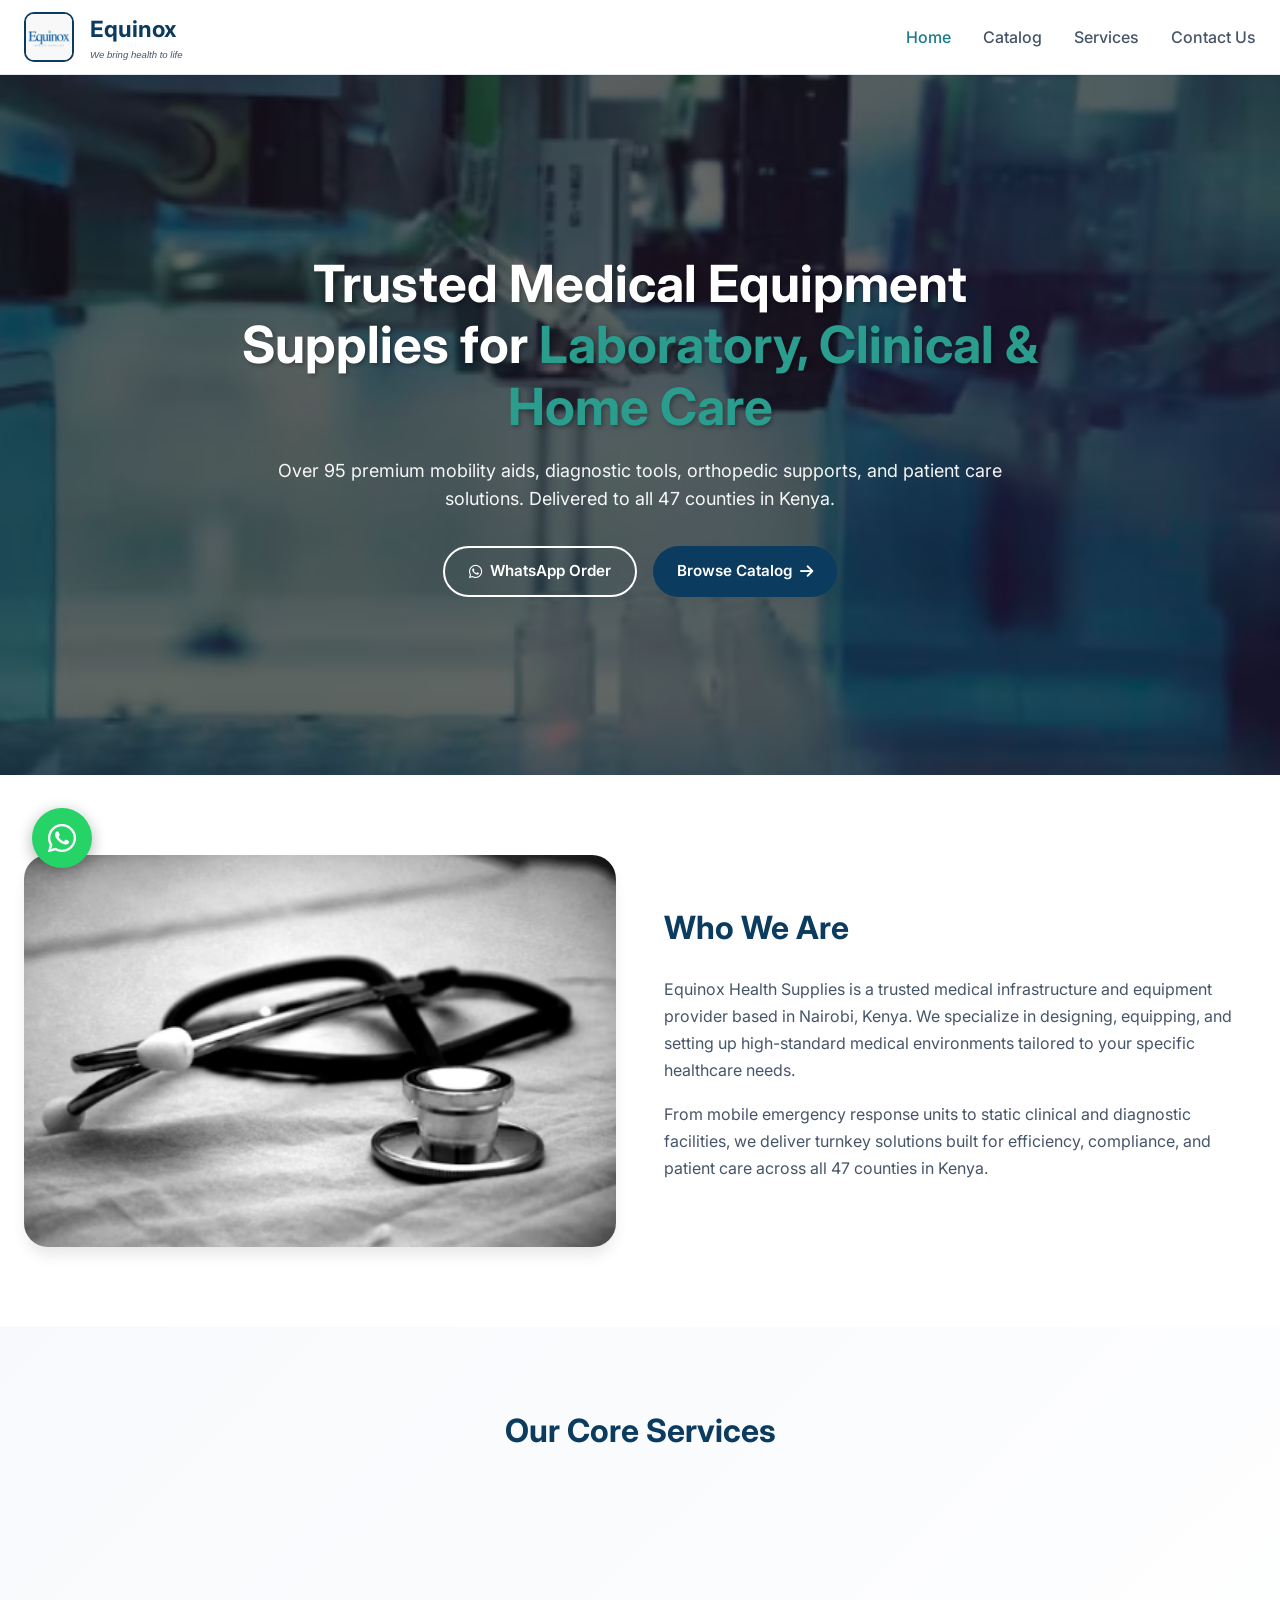
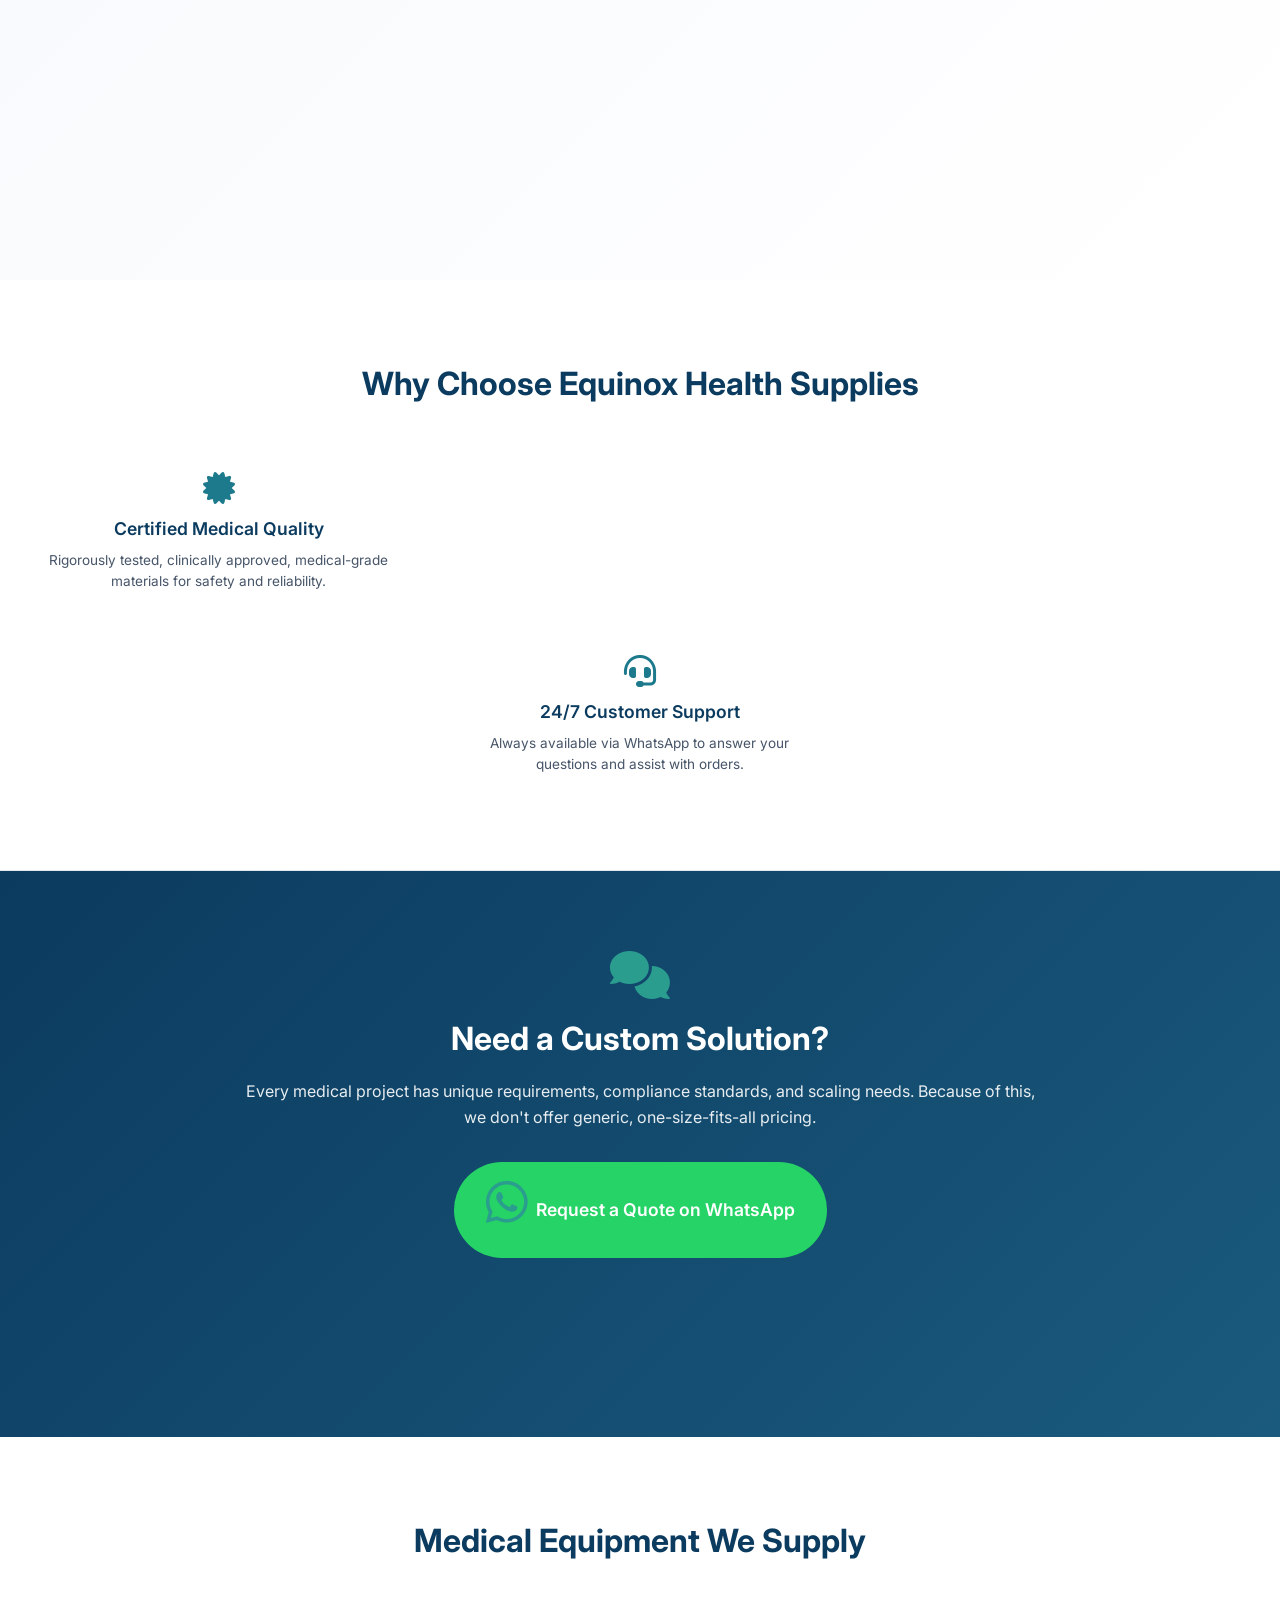
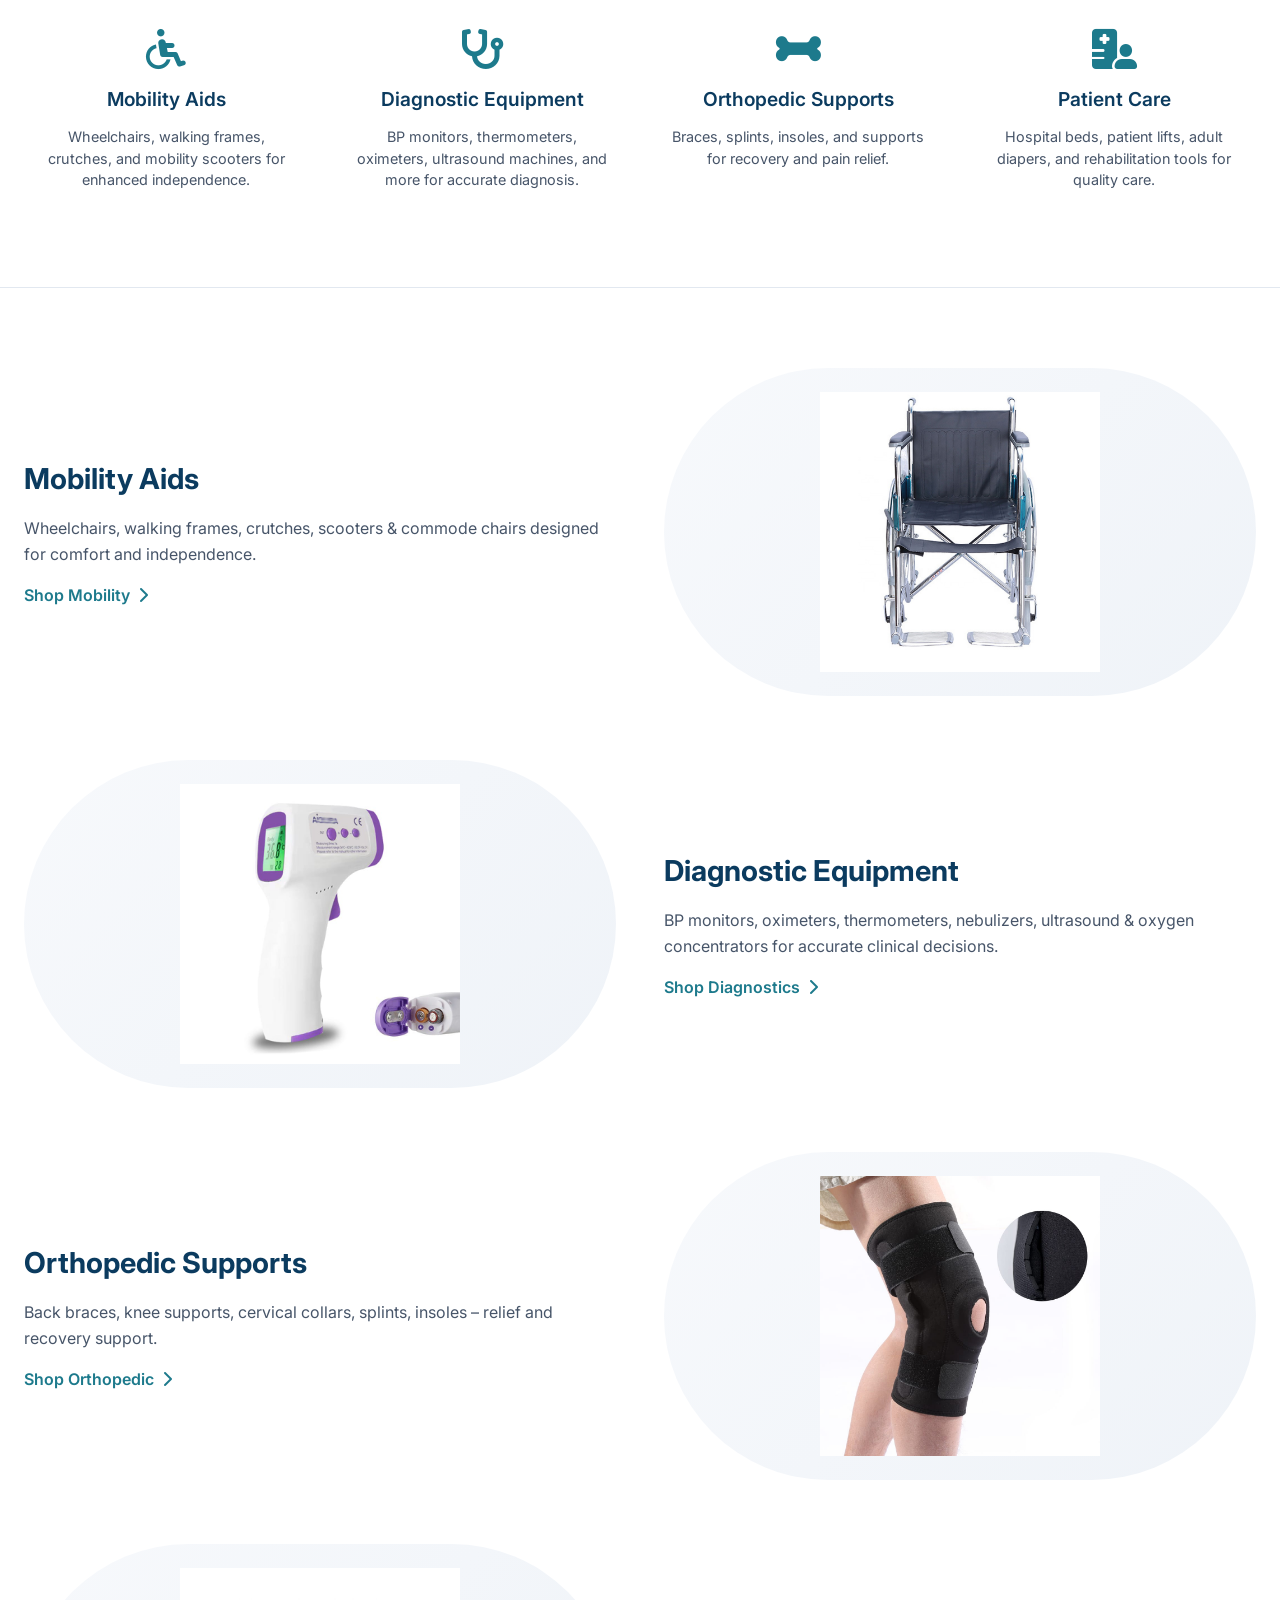
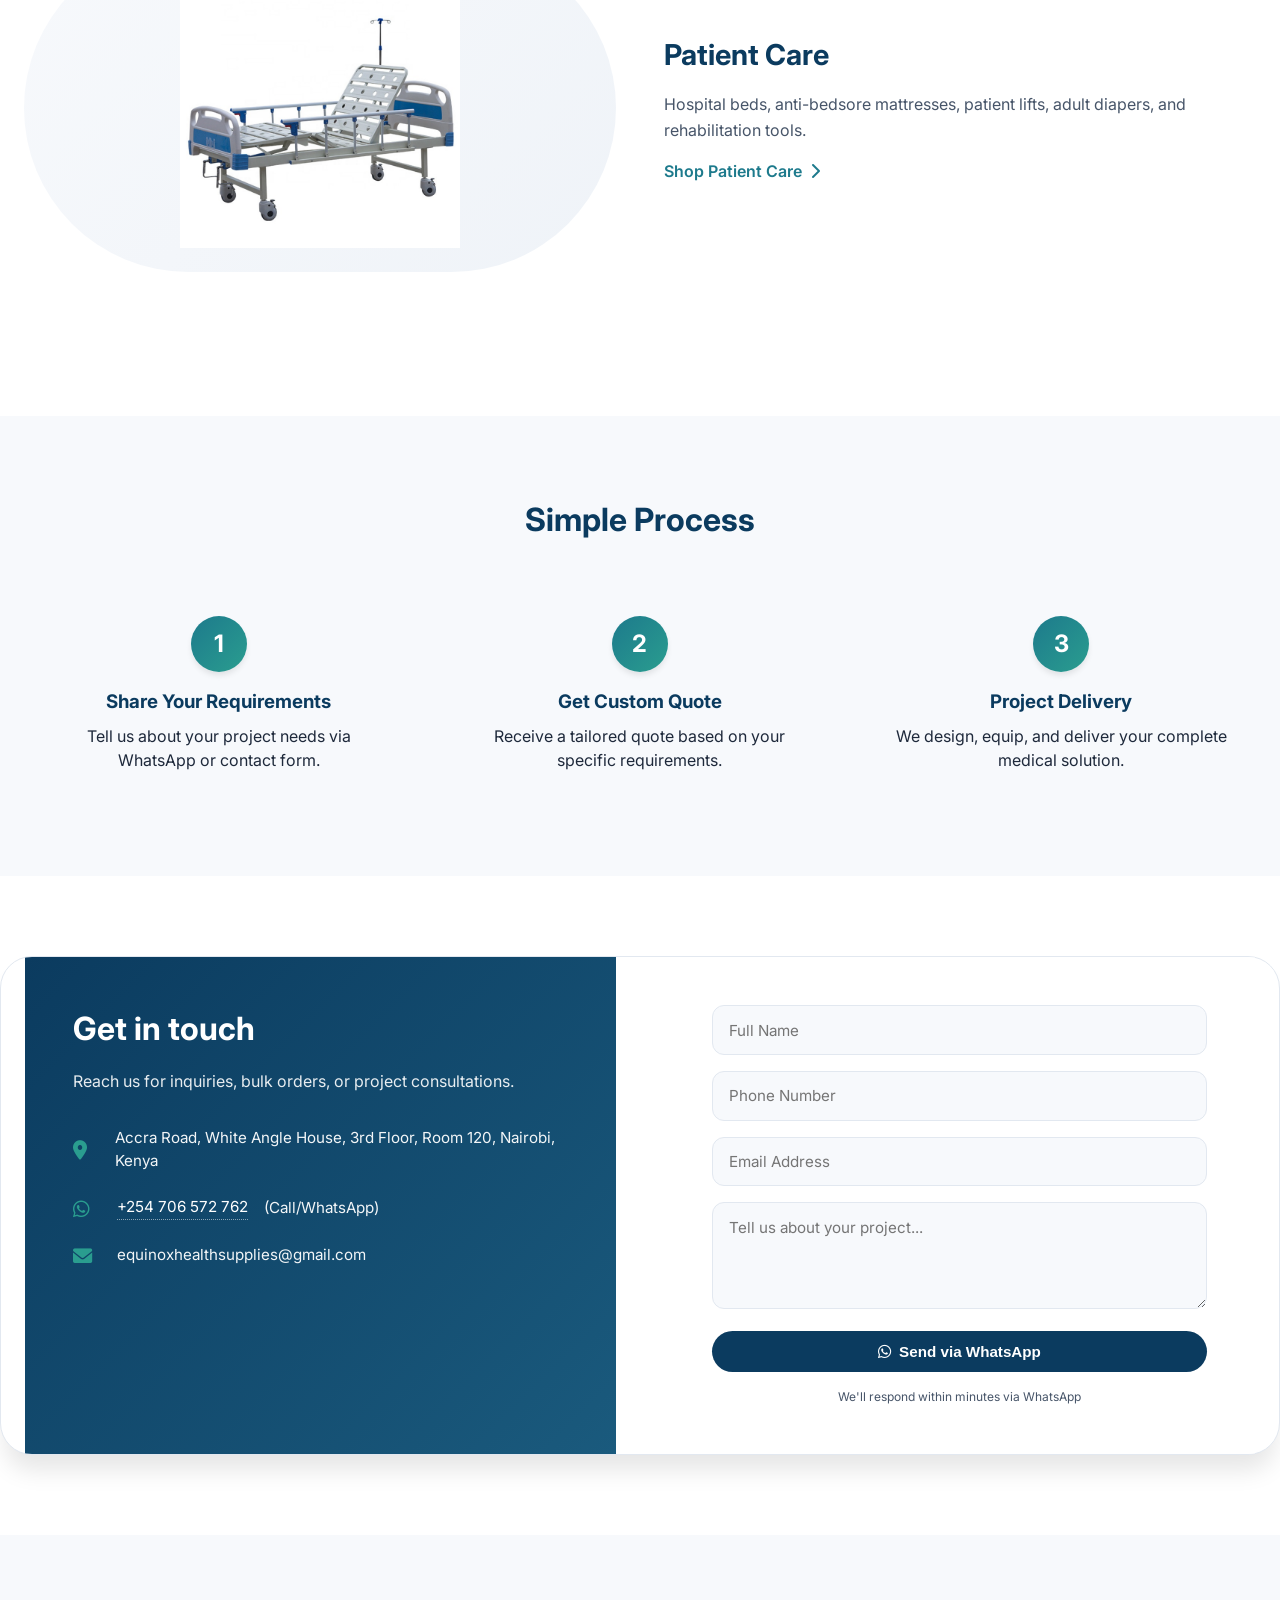
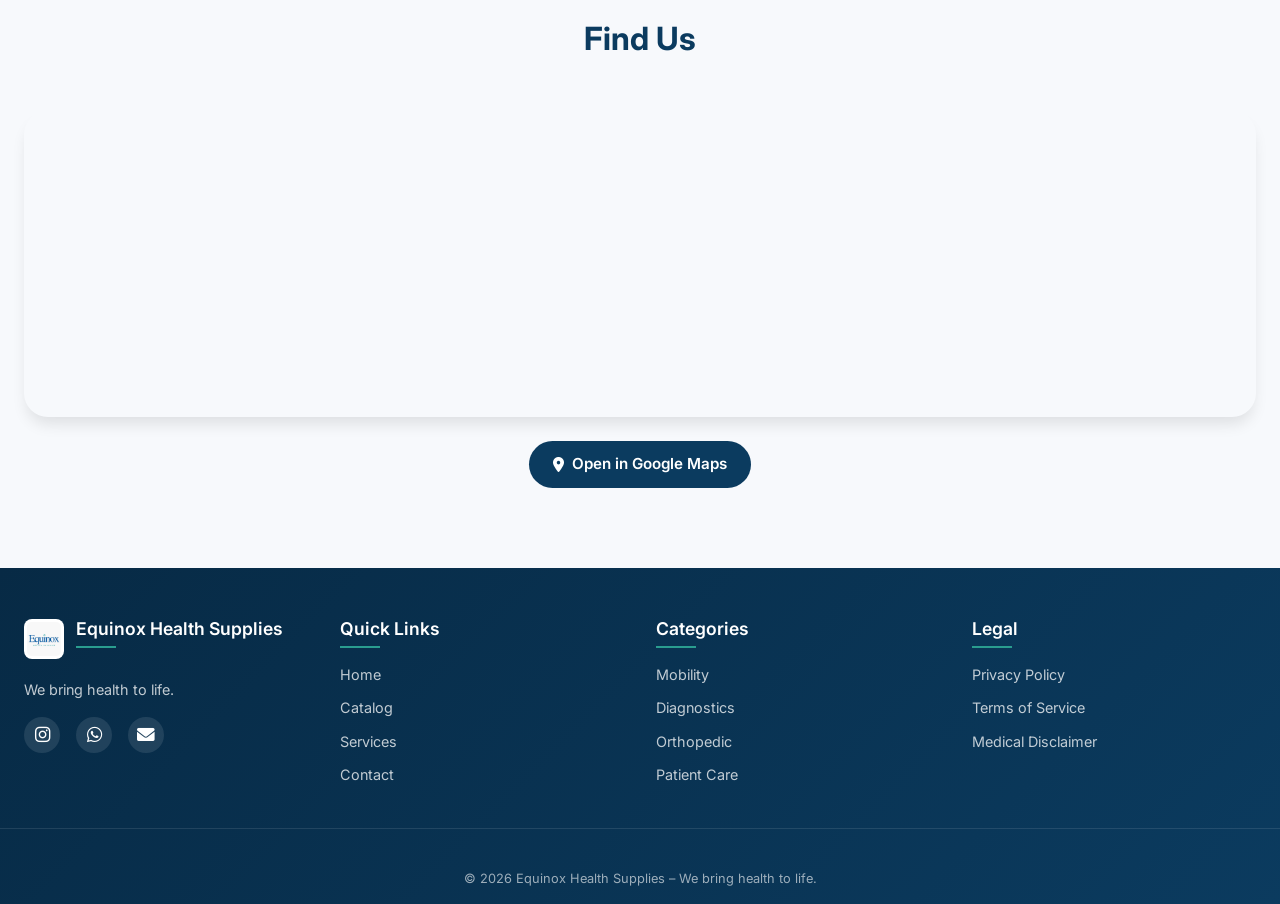
==== commit c47f74e3: "changes" ====
--- a/index.html
+++ b/index.html
@@ -83,7 +83,7 @@
         <ul>
           <li><a href="index.html" class="active">Home</a></li>
           <li><a href="catalog.html">Catalog</a></li>
-          <li><a href="#services">Services</a></li>
+          <li><a href="#core-services-section">Services</a></li>
           <li><a href="#contact">Contact Us</a></li>
         </ul>
       </nav>
@@ -91,15 +91,15 @@
   </header>
 
   <main>
-    <!-- Hero Section - Updated with new messaging -->
+    <!-- Hero Section - FIXED to match CSS -->
     <section class="hero" style="background-image: url('assets/images/background-image.png'); background-size: cover; background-position: center; background-repeat: no-repeat;">
       <div class="container hero-container">
         <div class="hero-content-centered">
-          <h1 class="hero-title animate-fade-in-up">Medical <span class="accent-text">Infrastructure Solutions</span> for Kenya's Healthcare Future</h1>
-          <p class="hero-description animate-fade-in-up delay-1">Specializing in ambulance conversions, clinic setups, and laboratory installations. From mobile emergency response to static clinical facilities, we deliver turnkey solutions built for efficiency, compliance, and patient care.</p>
+          <h1 class="hero-title animate-fade-in-up">Trusted Medical Equipment Supplies for <span class="accent-text">Laboratory, Clinical & Home Care</span></h1>
+          <p class="hero-description animate-fade-in-up delay-1">Over 95 premium mobility aids, diagnostic tools, orthopedic supports, and patient care solutions. Delivered to all 47 counties in Kenya.</p>
           <div class="hero-buttons animate-fade-in-up delay-2">
-            <a href="#contact" class="btn btn-primary">Request a Quote <i class="fab fa-whatsapp"></i></a>
-            <a href="catalog.html" class="btn btn-outline">Browse Equipment <i class="fas fa-arrow-right"></i></a>
+            <a href="https://wa.me/254706572762" class="btn btn-outline" target="_blank" rel="noopener noreferrer"><i class="fab fa-whatsapp"></i> WhatsApp Order</a>
+            <a href="catalog.html" class="btn btn-primary">Browse Catalog <i class="fas fa-arrow-right"></i></a>
           </div>
         </div>
       </div>
@@ -121,8 +121,8 @@
       </div>
     </section>
 
-    <!-- Core Services Section - NEW (Ambulance, Clinic, Laboratory) -->
-    <section class="core-services-section">
+    <!-- Core Services Section -->
+    <section id="core-services-section" class="core-services-section">
       <div class="container">
         <h2 class="section-title">Our Core Services</h2>
         <div class="core-services-grid">
@@ -184,7 +184,7 @@
       </div>
     </section>
 
-    <!-- Custom Quote Section - NEW (No fixed pricing message) -->
+    <!-- Custom Quote Section -->
     <section class="custom-quote-section">
       <div class="container">
         <div class="quote-container">
@@ -311,6 +311,30 @@
       </div>
     </section>
   </main>
+
+  <!-- Google Maps Location Section -->
+<section class="map-section">
+  <div class="container">
+    <h2 class="section-title">Find Us</h2>
+    <div class="map-container">
+      <iframe 
+        src="https://www.google.com/maps/embed?pb=!1m18!1m12!1m3!1d3988.123456789!2d36.821946!3d-1.286389!2m3!1f0!2f0!3f0!3m2!1i1024!2i768!4f13.1!3m3!1m2!1s0x182f10c7d2b5b6b7%3A0x123456789abcdef!2sAccra%20Road%2C%20Nairobi!5e0!3m2!1sen!2ske!4v1234567890123!5m2!1sen!2ske" 
+        width="100%" 
+        height="300" 
+        style="border:0; border-radius: 24px;" 
+        allowfullscreen="" 
+        loading="lazy" 
+        referrerpolicy="no-referrer-when-downgrade">
+      </iframe>
+    </div>
+    <div class="map-links">
+      <a href="https://maps.google.com/?q=Accra+Road,+White+Angle+House,+3rd+Floor,+Room+120,+Nairobi" class="btn btn-primary" target="_blank" rel="noopener noreferrer">
+        <i class="fas fa-map-marker-alt"></i> Open in Google Maps
+      </a>
+      
+    </div>
+  </div>
+</section>
 
   <footer class="site-footer">
     <div class="container footer-grid">
--- a/assets/css/style.css
+++ b/assets/css/style.css
@@ -43,7 +43,8 @@
 .nav-menu a:hover, .nav-menu a.active { color: var(--accent); }
 .mobile-toggle { display: none; background: none; border: none; font-size: 1.5rem; cursor: pointer; color: var(--primary); }
 
-/* Hero Section */
+/* Hero Section - REVERTED TO ORIGINAL (with dark overlay for visibility) */
+/* Hero Section - FIXED */
 .hero { 
   padding: 5rem 0; 
   background-image: url('assets/images/background-image.png'); 
@@ -53,9 +54,16 @@
   position: relative;
 }
 
-/* Remove dark overlay completely */
+/* Dark overlay for text readability */
 .hero::before { 
-  display: none;
+  content: ''; 
+  position: absolute; 
+  top: 0; 
+  left: 0; 
+  right: 0; 
+  bottom: 0; 
+  background: rgba(0, 0, 0, 0.5); 
+  z-index: 0; 
 }
 
 .hero-container {
@@ -64,6 +72,8 @@
   align-items: center;
   text-align: center;
   min-height: 60vh;
+  position: relative;
+  z-index: 1;
 }
 
 .hero-content-centered {
@@ -71,22 +81,32 @@
   margin: 0 auto;
 }
 
-/* Text shadows for readability on bright images */
 .hero-title {
   font-size: 3.2rem;
   font-weight: 700;
   line-height: 1.2;
   margin-bottom: 1.2rem;
   color: white;
-  text-shadow: 3px 3px 10px rgba(0, 0, 0, 0.6);
+  text-shadow: 2px 2px 4px rgba(0, 0, 0, 0.3);
 }
 
 .hero-description {
   font-size: 1.125rem;
-  color: white;
+  color: rgba(255, 255, 255, 0.95);
   margin-bottom: 2rem;
   line-height: 1.6;
-  text-shadow: 2px 2px 6px rgba(0, 0, 0, 0.5);
+}
+
+.hero-buttons {
+  display: flex;
+  gap: 1rem;
+  flex-wrap: wrap;
+  justify-content: center;
+}
+
+/* Remove old conflicting styles */
+.hero-grid, .hero-content {
+  display: none;
 }
 
 .accent-text { color: var(--accent-light); }
@@ -96,6 +116,146 @@
 .btn-primary:hover { background: var(--primary-dark); transform: translateY(-2px); box-shadow: var(--shadow-md); }
 .btn-outline { background: transparent; border: 2px solid white; color: white; }
 .btn-outline:hover { background: white; color: var(--primary); transform: translateY(-2px); }
+
+/* Who We Are Section - Image LEFT, Text RIGHT on desktop */
+.about-section { padding: 5rem 0; background: var(--white); }
+.about-grid { 
+  display: grid; :root {
+  --primary: #0B3B5F;
+  --primary-dark: #072A45;
+  --primary-light: #1A5A7D;
+  --accent: #1D7A8C;
+  --accent-light: #2A9D8F;
+  --gray-50: #F7F9FC;
+  --gray-100: #EFF3F8;
+  --gray-200: #E2E8F0;
+  --gray-600: #475569;
+  --gray-800: #1E293B;
+  --white: #FFFFFF;
+  --shadow-sm: 0 1px 2px 0 rgb(0 0 0 / 0.05);
+  --shadow-md: 0 4px 6px -1px rgb(0 0 0 / 0.1);
+  --shadow-lg: 0 10px 15px -3px rgb(0 0 0 / 0.1);
+  --shadow-xl: 0 20px 25px -5px rgb(0 0 0 / 0.1);
+}
+
+* { margin: 0; padding: 0; box-sizing: border-box; }
+body { font-family: 'Inter', sans-serif; color: var(--gray-800); background: var(--white); line-height: 1.5; scroll-behavior: smooth; }
+.container { max-width: 1280px; margin: 0 auto; padding: 0 1.5rem; }
+img { max-width: 100%; height: auto; display: block; }
+
+/* Header - ORIGINAL WHITE BACKGROUND */
+.site-header { 
+  background: var(--white);
+  box-shadow: var(--shadow-sm);
+  position: sticky; 
+  top: 0; 
+  z-index: 100; 
+  border-bottom: 1px solid var(--gray-200);
+}
+.header-container { display: flex; justify-content: space-between; align-items: center; padding: 0.75rem 1.5rem; }
+.logo { display: flex; align-items: center; gap: 1rem; }
+.logo-img { height: 50px; width: auto; border-radius: 10px; background: transparent; padding: 0px; border: 2px solid var(--primary);
+  box-sizing: border-box; }
+.logo-text { display: flex; flex-direction: column; }
+.logo-text a { font-size: 1.4rem; font-weight: 700; text-decoration: none; color: var(--primary); }
+.logo-text .tagline { font-size: 0.7rem; color: var(--accent); font-weight: 500; letter-spacing: 0.5px; }
+.logo-text .slogan { font-size: 0.6rem; color: var(--gray-600); font-style: italic; margin-top: 2px; }
+.nav-menu ul { display: flex; gap: 2rem; list-style: none; }
+.nav-menu a { text-decoration: none; font-weight: 500; color: var(--gray-600); transition: 0.2s; }
+.nav-menu a:hover, .nav-menu a.active { color: var(--accent); }
+.mobile-toggle { display: none; background: none; border: none; font-size: 1.5rem; cursor: pointer; color: var(--primary); }
+
+/* Hero Section - ORIGINAL STYLING (matching your HTML) */
+.hero { 
+  padding: 5rem 0; 
+  background-image: url('assets/images/background-image.png'); 
+  background-size: cover; 
+  background-position: center; 
+  background-repeat: no-repeat; 
+  position: relative;
+}
+
+/* Dark overlay for text readability */
+.hero::before { 
+  content: ''; 
+  position: absolute; 
+  top: 0; 
+  left: 0; 
+  right: 0; 
+  bottom: 0; 
+  background: rgba(0, 0, 0, 0.5); 
+  z-index: 0; 
+}
+
+.hero-grid {
+  display: grid;
+  grid-template-columns: 1fr 1fr;
+  gap: 3rem;
+  align-items: center;
+  position: relative;
+  z-index: 1;
+}
+
+.hero-content h1 { 
+  font-size: 3rem; 
+  font-weight: 700; 
+  line-height: 1.2; 
+  margin-bottom: 1rem; 
+  color: white; 
+}
+
+.accent-text { 
+  color: var(--accent-light); 
+}
+
+.hero-content p { 
+  font-size: 1.125rem; 
+  color: rgba(255, 255, 255, 0.9); 
+  margin-bottom: 2rem; 
+}
+
+.hero-buttons { 
+  display: flex; 
+  gap: 1rem; 
+  flex-wrap: wrap; 
+}
+
+.btn { 
+  display: inline-flex; 
+  align-items: center; 
+  gap: 0.5rem; 
+  padding: 0.75rem 1.5rem; 
+  border-radius: 9999px; 
+  font-weight: 600; 
+  text-decoration: none; 
+  transition: all 0.2s; 
+  cursor: pointer; 
+  border: none; 
+  font-size: 0.95rem; 
+}
+
+.btn-primary { 
+  background: var(--primary); 
+  color: white; 
+}
+
+.btn-primary:hover { 
+  background: var(--primary-dark); 
+  transform: translateY(-2px); 
+  box-shadow: var(--shadow-md); 
+}
+
+.btn-outline { 
+  background: transparent; 
+  border: 2px solid white; 
+  color: white; 
+}
+
+.btn-outline:hover { 
+  background: white; 
+  color: var(--primary); 
+  transform: translateY(-2px); 
+}
 
 /* Who We Are Section - Image LEFT, Text RIGHT on desktop */
 .about-section { padding: 5rem 0; background: var(--white); }
@@ -425,36 +585,6 @@
 }
 .slide-in-right { animation: slideInRight 0.7s ease forwards; }
 
-/* Fade In Up Animation for Hero Elements */
-@keyframes fadeInUp {
-  from {
-    opacity: 0;
-    transform: translateY(40px);
-  }
-  to {
-    opacity: 1;
-    transform: translateY(0);
-  }
-}
-
-.animate-fade-in-up {
-  animation: fadeInUp 0.8s ease forwards;
-  opacity: 0;
-}
-
-.delay-1 {
-  animation-delay: 0.2s;
-}
-
-.delay-2 {
-  animation-delay: 0.4s;
-}
-
-/* Hero buttons container */
-.hero-content-centered .hero-buttons {
-  justify-content: center;
-}
-
 /* Responsive */
 @media (max-width: 1024px) {
   .core-services-grid {
@@ -478,10 +608,10 @@
   .logo-text a { font-size: 1.2rem; }
   
   .hero { padding: 3rem 0; }
-  .hero-container { min-height: 50vh; }
-  .hero-title { font-size: 2rem; }
-  .hero-description { font-size: 1rem; }
-  .hero-content-centered { padding: 0 1rem; }
+  .hero-grid { grid-template-columns: 1fr; }
+  .hero-content h1 { font-size: 2rem; text-align: center; }
+  .hero-content p { text-align: center; }
+  .hero-buttons { justify-content: center; }
   
   .about-grid { grid-template-columns: 1fr; }
   .about-content { order: 1; text-align: center; }
@@ -523,6 +653,481 @@
   
   .section-title-white, .section-title { font-size: 1.6rem; }
   .offer-grid-text, .why-grid-text { grid-template-columns: 1fr; gap: 1.5rem; }
+}
+
+@media (max-width: 480px) {
+  .container { padding: 0 1rem; }
+  .hero-content h1 { font-size: 1.6rem; }
+  .section-title-white, .section-title { font-size: 1.4rem; }
+  .quote-content h2 { font-size: 1.4rem; }
+  .category-img-full { min-height: 180px; }
+  .category-img-full img { max-height: 140px; }
+  .step-number { width: 45px; height: 45px; font-size: 1.2rem; }
+  .core-service-card i { font-size: 2.5rem; }
+  .core-service-card h3 { font-size: 1.1rem; }
+}
+
+@media (min-width: 1281px) {
+  .container { max-width: 1280px; }
+  .hero-content h1 { font-size: 3.5rem; }
+}
+  grid-template-columns: 1fr 1fr; 
+  gap: 3rem; 
+  align-items: center; 
+}
+.about-content { order: 2; }
+.about-image { order: 1; }
+.about-content h2 { font-size: 2rem; color: var(--primary); margin-bottom: 1.5rem; }
+.about-content p { color: var(--gray-600); line-height: 1.7; margin-bottom: 1rem; }
+.about-image img { border-radius: 24px; box-shadow: var(--shadow-lg); width: 100%; object-fit: cover; }
+
+/* ============================================
+   CORE SERVICES SECTION
+   ============================================ */
+
+.core-services-section {
+  padding: 5rem 0;
+  background: linear-gradient(135deg, var(--gray-50) 0%, var(--white) 100%);
+}
+
+.section-title {
+  text-align: center;
+  font-size: 2rem;
+  margin-bottom: 3rem;
+  color: var(--primary);
+  font-weight: 700;
+}
+
+.core-services-grid {
+  display: grid;
+  grid-template-columns: repeat(3, 1fr);
+  gap: 2rem;
+}
+
+.core-service-card {
+  text-align: center;
+  padding: 2rem;
+  background: white;
+  border-radius: 24px;
+  transition: all 0.3s ease;
+  border: 1px solid var(--gray-200);
+  box-shadow: var(--shadow-sm);
+}
+
+.core-service-card:hover {
+  transform: translateY(-8px);
+  box-shadow: var(--shadow-lg);
+}
+
+.core-service-card i {
+  font-size: 3rem;
+  color: var(--accent);
+  margin-bottom: 1rem;
+  display: inline-block;
+}
+
+.core-service-card h3 {
+  font-size: 1.3rem;
+  margin-bottom: 0.75rem;
+  color: var(--primary);
+  font-weight: 600;
+}
+
+.core-service-card p {
+  font-size: 0.9rem;
+  color: var(--gray-600);
+  line-height: 1.6;
+}
+
+/* ============================================
+   WHY CHOOSE US SECTION
+   ============================================ */
+
+.why-choose-section-blue {
+  background: white;
+  padding: 5rem 0;
+  color: var(--gray-800);
+  border-bottom: 1px solid var(--gray-200);
+}
+
+.section-title-white {
+  text-align: center;
+  font-size: 2rem;
+  margin-bottom: 3rem;
+  color: var(--primary);
+  font-weight: 700;
+}
+
+.why-grid-text {
+  display: grid;
+  grid-template-columns: repeat(3, 1fr);
+  gap: 2rem;
+  text-align: center;
+}
+
+.why-item {
+  padding: 1rem;
+  transition: transform 0.3s ease;
+}
+
+.why-item:hover {
+  transform: translateY(-5px);
+}
+
+.why-item i {
+  font-size: 2rem;
+  color: var(--accent);
+  margin-bottom: 0.75rem;
+  display: inline-block;
+}
+
+.why-item h3 {
+  font-size: 1.1rem;
+  margin-bottom: 0.5rem;
+  color: var(--primary);
+  font-weight: 600;
+}
+
+.why-item p {
+  font-size: 0.85rem;
+  color: var(--gray-600);
+  line-height: 1.5;
+}
+
+/* ============================================
+   CUSTOM QUOTE SECTION
+   ============================================ */
+
+.custom-quote-section {
+  padding: 5rem 0;
+  background: linear-gradient(135deg, var(--primary) 0%, var(--primary-light) 100%);
+}
+
+.quote-container {
+  text-align: center;
+  max-width: 800px;
+  margin: 0 auto;
+}
+
+.quote-content i {
+  font-size: 3rem;
+  color: var(--accent-light);
+  margin-bottom: 1rem;
+  display: inline-block;
+}
+
+.quote-content h2 {
+  font-size: 2rem;
+  color: white;
+  margin-bottom: 1rem;
+  font-weight: 700;
+}
+
+.quote-content p {
+  font-size: 1rem;
+  color: rgba(255, 255, 255, 0.9);
+  margin-bottom: 2rem;
+  line-height: 1.6;
+}
+
+.btn-large {
+  padding: 1rem 2rem;
+  font-size: 1.1rem;
+  background: #25D366;
+  color: white;
+  border: none;
+}
+
+.btn-large:hover {
+  background: #128C7E;
+  transform: translateY(-2px);
+}
+
+.quote-note {
+  font-size: 0.85rem;
+  margin-top: 1rem;
+  opacity: 0.8;
+}
+
+/* ============================================
+   WHAT WE OFFER SECTION
+   ============================================ */
+
+.offer-section-blue {
+  background: white;
+  padding: 5rem 0;
+  color: var(--gray-800);
+  border-bottom: 1px solid var(--gray-200);
+}
+
+.offer-grid-text {
+  display: grid;
+  grid-template-columns: repeat(4, 1fr);
+  gap: 2rem;
+  text-align: center;
+}
+
+.offer-item {
+  padding: 1rem;
+  transition: transform 0.3s ease;
+}
+
+.offer-item:hover {
+  transform: translateY(-5px);
+}
+
+.offer-item i {
+  font-size: 2.5rem;
+  color: var(--accent);
+  margin-bottom: 1rem;
+  display: inline-block;
+}
+
+.offer-item h3 {
+  font-size: 1.2rem;
+  margin-bottom: 0.75rem;
+  color: var(--primary);
+  font-weight: 600;
+}
+
+.offer-item p {
+  font-size: 0.9rem;
+  color: var(--gray-600);
+  line-height: 1.5;
+}
+
+/* Categories Showcase */
+.categories-showcase { padding: 5rem 0; background: white; }
+.category-row { display: grid; grid-template-columns: 1fr 1fr; gap: 3rem; align-items: center; margin-bottom: 4rem; }
+.category-row.reverse { direction: rtl; }
+.category-row.reverse .category-text { direction: ltr; }
+.category-text h2 { font-size: 1.8rem; color: var(--primary); margin-bottom: 1rem; }
+.category-text p { color: var(--gray-600); line-height: 1.6; }
+.btn-link { color: var(--accent); font-weight: 600; text-decoration: none; display: inline-flex; align-items: center; gap: 0.5rem; margin-top: 1rem; transition: gap 0.2s; }
+.btn-link:hover { gap: 0.75rem; color: var(--primary); }
+
+.category-img-full { 
+  width: 100%; 
+  background: linear-gradient(135deg, var(--gray-50) 0%, var(--gray-100) 100%);
+  border-radius: 500px;
+  display: flex;
+  align-items: center;
+  justify-content: center;
+  padding: 1.5rem;
+  min-height: 320px;
+}
+.category-img-full img { 
+  width: 100%; 
+  max-height: 280px;
+  object-fit: contain;
+  transition: transform 0.5s ease;
+}
+.category-img-full img:hover { 
+  transform: scale(1.03);
+}
+
+/* Steps */
+.steps { background: var(--gray-50); padding: 5rem 0; }
+.steps-grid { display: grid; grid-template-columns: repeat(auto-fit, minmax(240px, 1fr)); gap: 2rem; text-align: center; }
+.step { padding: 1.5rem; }
+.step-number { width: 56px; height: 56px; background: linear-gradient(135deg, var(--accent), var(--accent-light)); color: white; border-radius: 60px; display: flex; align-items: center; justify-content: center; font-size: 1.5rem; font-weight: bold; margin: 0 auto 1rem; box-shadow: var(--shadow-md); }
+.step h3 { margin-bottom: 0.5rem; color: var(--primary); }
+
+/* Contact Section */
+.contact-section { padding: 5rem 0; background: var(--white); }
+.contact-container { display: grid; grid-template-columns: 1fr 1fr; gap: 3rem; background: var(--white); border-radius: 32px; box-shadow: var(--shadow-xl); overflow: hidden; border: 1px solid var(--gray-200); }
+.contact-info { background: linear-gradient(135deg, var(--primary) 0%, var(--primary-light) 100%); padding: 3rem; color: white; }
+.contact-info h2 { font-size: 2rem; margin-bottom: 1rem; font-weight: 700; color: white; }
+.contact-info > p { color: rgba(255,255,255,0.9); margin-bottom: 2rem; line-height: 1.6; }
+.contact-details { list-style: none; margin-top: 2rem; }
+.contact-details li { margin-bottom: 1.5rem; display: flex; align-items: center; gap: 1rem; color: rgba(255,255,255,0.95); font-size: 0.95rem; }
+.contact-details i { width: 28px; font-size: 1.2rem; color: var(--accent-light); }
+.contact-details a { color: white; text-decoration: none; border-bottom: 1px dotted rgba(255,255,255,0.5); }
+.contact-form { padding: 3rem; background: white; }
+.contact-form .form-row { margin-bottom: 1rem; }
+.contact-form input, .contact-form textarea { width: 100%; padding: 0.9rem 1rem; border: 1px solid var(--gray-200); border-radius: 12px; font-family: inherit; font-size: 0.95rem; transition: all 0.2s; background: var(--gray-50); }
+.contact-form input:focus, .contact-form textarea:focus { outline: none; border-color: var(--accent); box-shadow: 0 0 0 3px rgba(29,122,140,0.1); background: white; }
+.w-full { width: 100%; justify-content: center; }
+.form-note { font-size: 0.75rem; text-align: center; margin-top: 1rem; color: var(--gray-600); }
+
+/* Footer */
+.site-footer { background: linear-gradient(135deg, var(--primary-dark) 0%, var(--primary) 100%); color: var(--gray-100); padding: 3rem 0 1rem; margin-top: 0; position: relative; }
+.footer-grid { display: grid; grid-template-columns: repeat(auto-fit, minmax(220px, 1fr)); gap: 2rem; padding-bottom: 2rem; border-bottom: 1px solid rgba(255,255,255,0.1); margin-bottom: 1.5rem; }
+.footer-logo { display: flex; align-items: center; gap: 0.75rem; margin-bottom: 1rem; }
+.footer-logo-img { height: 40px; width: auto; border-radius: 8px; background: white; padding: 3px; }
+.footer-col h4 { color: white; font-size: 1.1rem; margin-bottom: 1.2rem; font-weight: 600; position: relative; display: inline-block; }
+.footer-col h4:after { content: ''; position: absolute; bottom: -6px; left: 0; width: 40px; height: 2px; background: var(--accent-light); }
+.footer-col p { color: rgba(255,255,255,0.75); line-height: 1.6; font-size: 0.9rem; margin-bottom: 1rem; }
+.footer-col ul { list-style: none; }
+.footer-col ul li { margin-bottom: 0.6rem; }
+.footer-col a { color: rgba(255,255,255,0.75); text-decoration: none; transition: color 0.2s; font-size: 0.9rem; }
+.footer-col a:hover { color: white; padding-left: 4px; }
+.social-icons { display: flex; gap: 1rem; margin-top: 1rem; }
+.social-icons a { display: flex; align-items: center; justify-content: center; width: 36px; height: 36px; background: rgba(255,255,255,0.1); border-radius: 50%; transition: all 0.2s; }
+.social-icons a:hover { background: var(--accent); transform: translateY(-2px); }
+.social-icons i { font-size: 1.1rem; color: white; }
+.footer-bottom { text-align: center; padding-top: 1rem; font-size: 0.8rem; color: rgba(255,255,255,0.6); }
+
+/* Floating WhatsApp Button */
+.floating-wa { position: fixed; bottom: 2rem; left: 2rem; background-color: #25D366; color: white; width: 60px; height: 60px; border-radius: 50%; display: flex; align-items: center; justify-content: center; font-size: 2rem; box-shadow: 0 4px 15px rgba(0, 0, 0, 0.3); cursor: pointer; transition: all 0.3s ease; z-index: 1000; text-decoration: none; animation: pulse 2s infinite; }
+.floating-wa:hover { transform: scale(1.1); background-color: #128C7E; }
+.floating-wa .wa-tooltip { position: absolute; left: 70px; background: #1E293B; color: white; padding: 0.5rem 1rem; border-radius: 8px; font-size: 0.85rem; font-weight: 500; white-space: nowrap; opacity: 0; visibility: hidden; transition: all 0.3s ease; }
+.floating-wa:hover .wa-tooltip { opacity: 1; visibility: visible; left: 75px; }
+
+/* Google Maps Section */
+.map-section {
+  padding: 5rem 0;
+  background: var(--gray-50);
+}
+
+.map-container {
+  border-radius: 24px;
+  overflow: hidden;
+  box-shadow: var(--shadow-lg);
+  margin-bottom: 1.5rem;
+}
+
+.map-links {
+  display: flex;
+  gap: 1rem;
+  justify-content: center;
+  flex-wrap: wrap;
+}
+
+.map-links .btn {
+  padding: 0.75rem 1.5rem;
+}
+
+
+@keyframes pulse { 0% { box-shadow: 0 0 0 0 rgba(37, 211, 102, 0.7); } 70% { box-shadow: 0 0 0 15px rgba(37, 211, 102, 0); } 100% { box-shadow: 0 0 0 0 rgba(37, 211, 102, 0); } }
+
+/* Animations */
+@keyframes fadeUp {
+  from { opacity: 0; transform: translateY(30px); }
+  to { opacity: 1; transform: translateY(0); }
+}
+.fade-up { animation: fadeUp 0.6s ease forwards; opacity: 0; }
+
+@keyframes slideInLeft {
+  from { opacity: 0; transform: translateX(-50px); }
+  to { opacity: 1; transform: translateX(0); }
+}
+.slide-in-left { animation: slideInLeft 0.7s ease forwards; }
+
+@keyframes slideInRight {
+  from { opacity: 0; transform: translateX(50px); }
+  to { opacity: 1; transform: translateX(0); }
+}
+.slide-in-right { animation: slideInRight 0.7s ease forwards; }
+
+/* Fade In Up Animation for Hero Elements */
+@keyframes fadeInUp {
+  from {
+    opacity: 0;
+    transform: translateY(40px);
+  }
+  to {
+    opacity: 1;
+    transform: translateY(0);
+  }
+}
+
+.animate-fade-in-up {
+  animation: fadeInUp 0.8s ease forwards;
+  opacity: 0;
+}
+
+.delay-1 {
+  animation-delay: 0.2s;
+}
+
+.delay-2 {
+  animation-delay: 0.4s;
+}
+
+/* Hero buttons container */
+.hero-content-centered .hero-buttons {
+  justify-content: center;
+}
+
+/* Responsive */
+@media (max-width: 1024px) {
+  .core-services-grid {
+    grid-template-columns: repeat(2, 1fr);
+    gap: 1.5rem;
+  }
+  .offer-grid-text { grid-template-columns: repeat(2, 1fr); gap: 1.5rem; }
+  .why-grid-text { grid-template-columns: repeat(2, 1fr); }
+  .category-img-full { min-height: 280px; }
+  .category-img-full img { max-height: 240px; }
+}
+
+@media (max-width: 768px) {
+  .mobile-toggle { display: block; }
+  .nav-menu { display: none; position: absolute; top: 80px; left: 0; right: 0; background: white; padding: 1rem; box-shadow: var(--shadow-md); z-index: 99; }
+  .nav-menu.active { display: block; }
+  .nav-menu ul { flex-direction: column; gap: 1rem; }
+  .nav-menu a { color: var(--gray-600); }
+  
+  .logo-img { height: 40px; }
+  .logo-text a { font-size: 1.2rem; }
+  
+  .hero { padding: 3rem 0; }
+  .hero-container { min-height: 50vh; }
+  .hero-title { font-size: 2rem; }
+  .hero-description { font-size: 1rem; }
+  .hero-content-centered { padding: 0 1rem; }
+  
+  .about-grid { grid-template-columns: 1fr; }
+  .about-content { order: 1; text-align: center; }
+  .about-image { order: 2; }
+  .about-content h2 { text-align: center; }
+  .about-content p { text-align: center; }
+  
+  .core-services-grid {
+    grid-template-columns: 1fr;
+  }
+  
+  .core-service-card {
+    padding: 1.5rem;
+  }
+  
+  .quote-content h2 {
+    font-size: 1.6rem;
+  }
+  
+  .btn-large {
+    padding: 0.8rem 1.5rem;
+    font-size: 1rem;
+  }
+  
+  .category-row, .contact-container { grid-template-columns: 1fr; }
+  .category-row.reverse { direction: ltr; }
+  .category-text { text-align: center; }
+  .category-img-full { min-height: 220px; padding: 1rem; }
+  .category-img-full img { max-height: 180px; }
+  
+  .contact-info, .contact-form { padding: 2rem; }
+  .footer-grid { grid-template-columns: 1fr; text-align: center; }
+  .footer-logo { justify-content: center; }
+  .footer-col h4:after { left: 50%; transform: translateX(-50%); }
+  .social-icons { justify-content: center; }
+  
+  .floating-wa { bottom: 1.5rem; left: 1.5rem; width: 50px; height: 50px; font-size: 1.6rem; }
+  .floating-wa .wa-tooltip { display: none; }
+  
+  .section-title-white, .section-title { font-size: 1.6rem; }
+  .offer-grid-text, .why-grid-text { grid-template-columns: 1fr; gap: 1.5rem; }
+
+  .map-links {
+    flex-direction: column;
+    align-items: center;
+  }
+  .map-links .btn {
+    width: 100%;
+    max-width: 280px;
+    justify-content: center;
+  }
 }
 
 @media (max-width: 480px) {
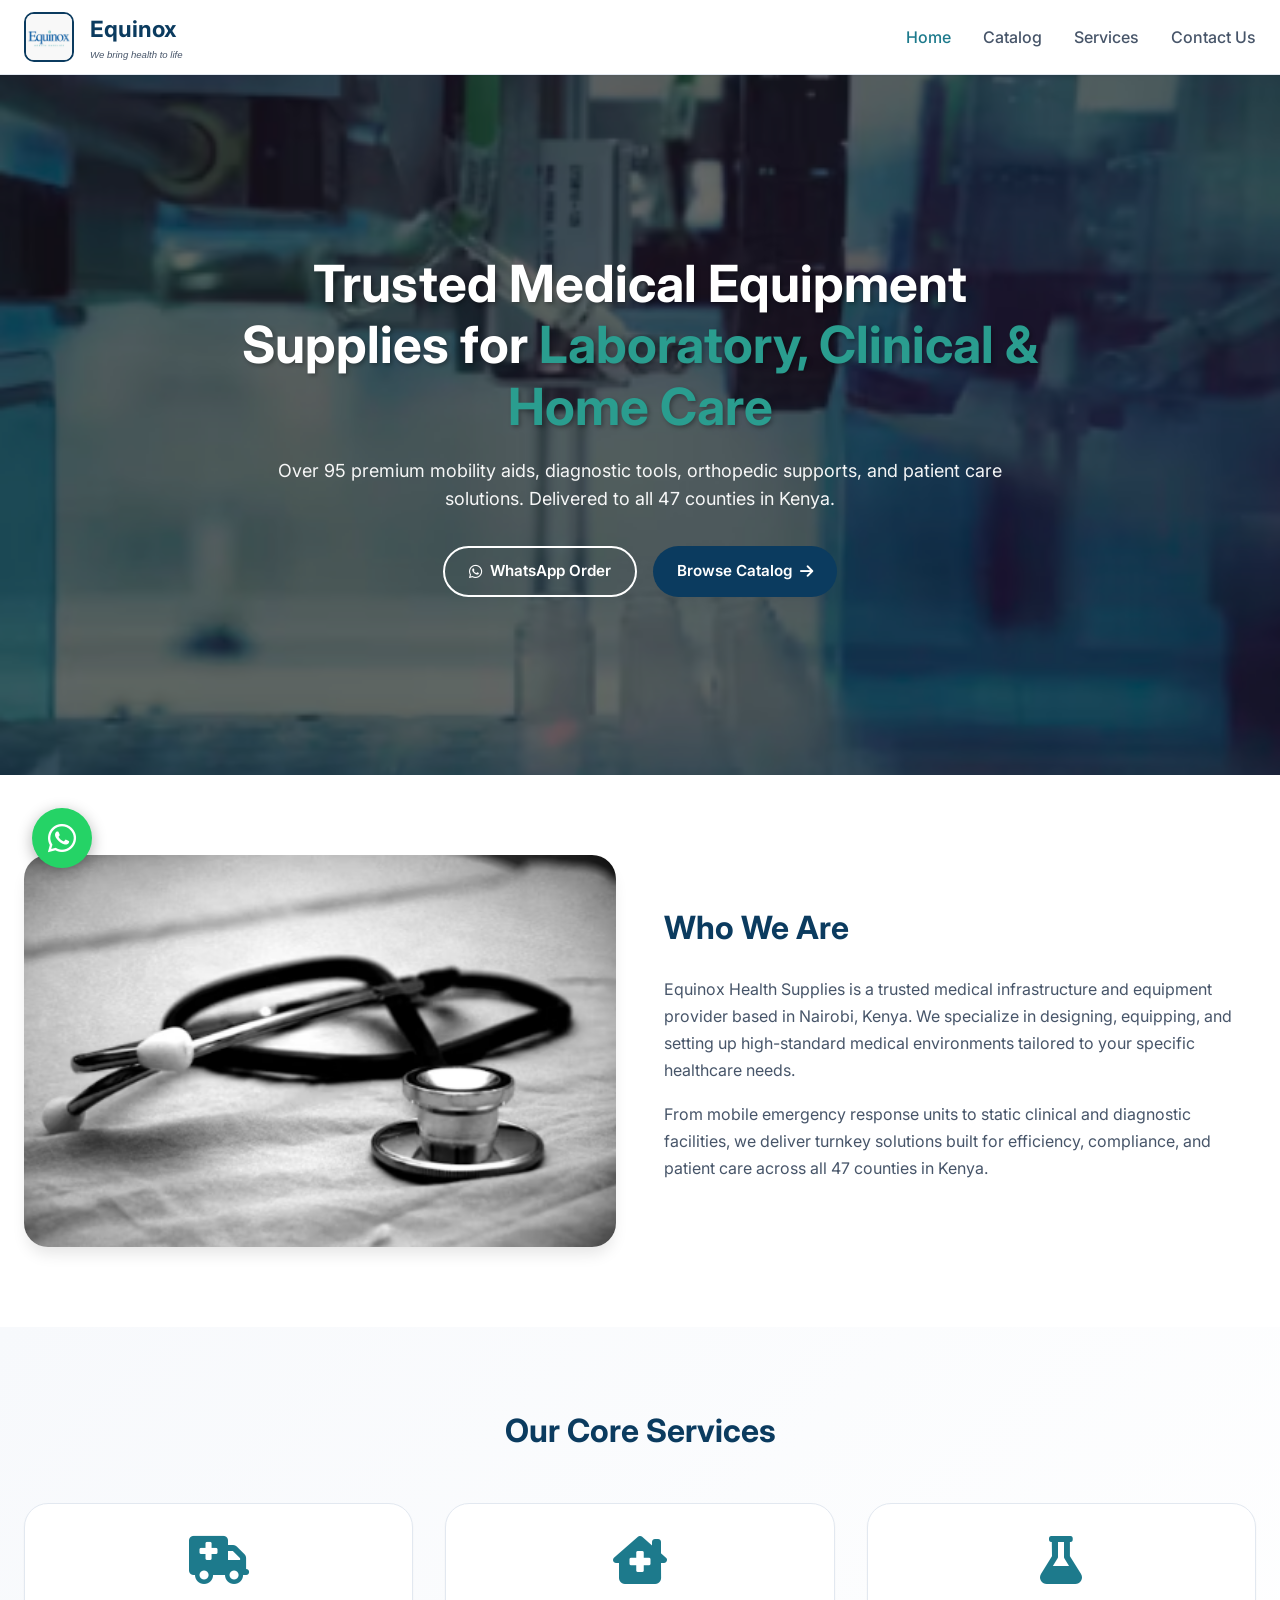
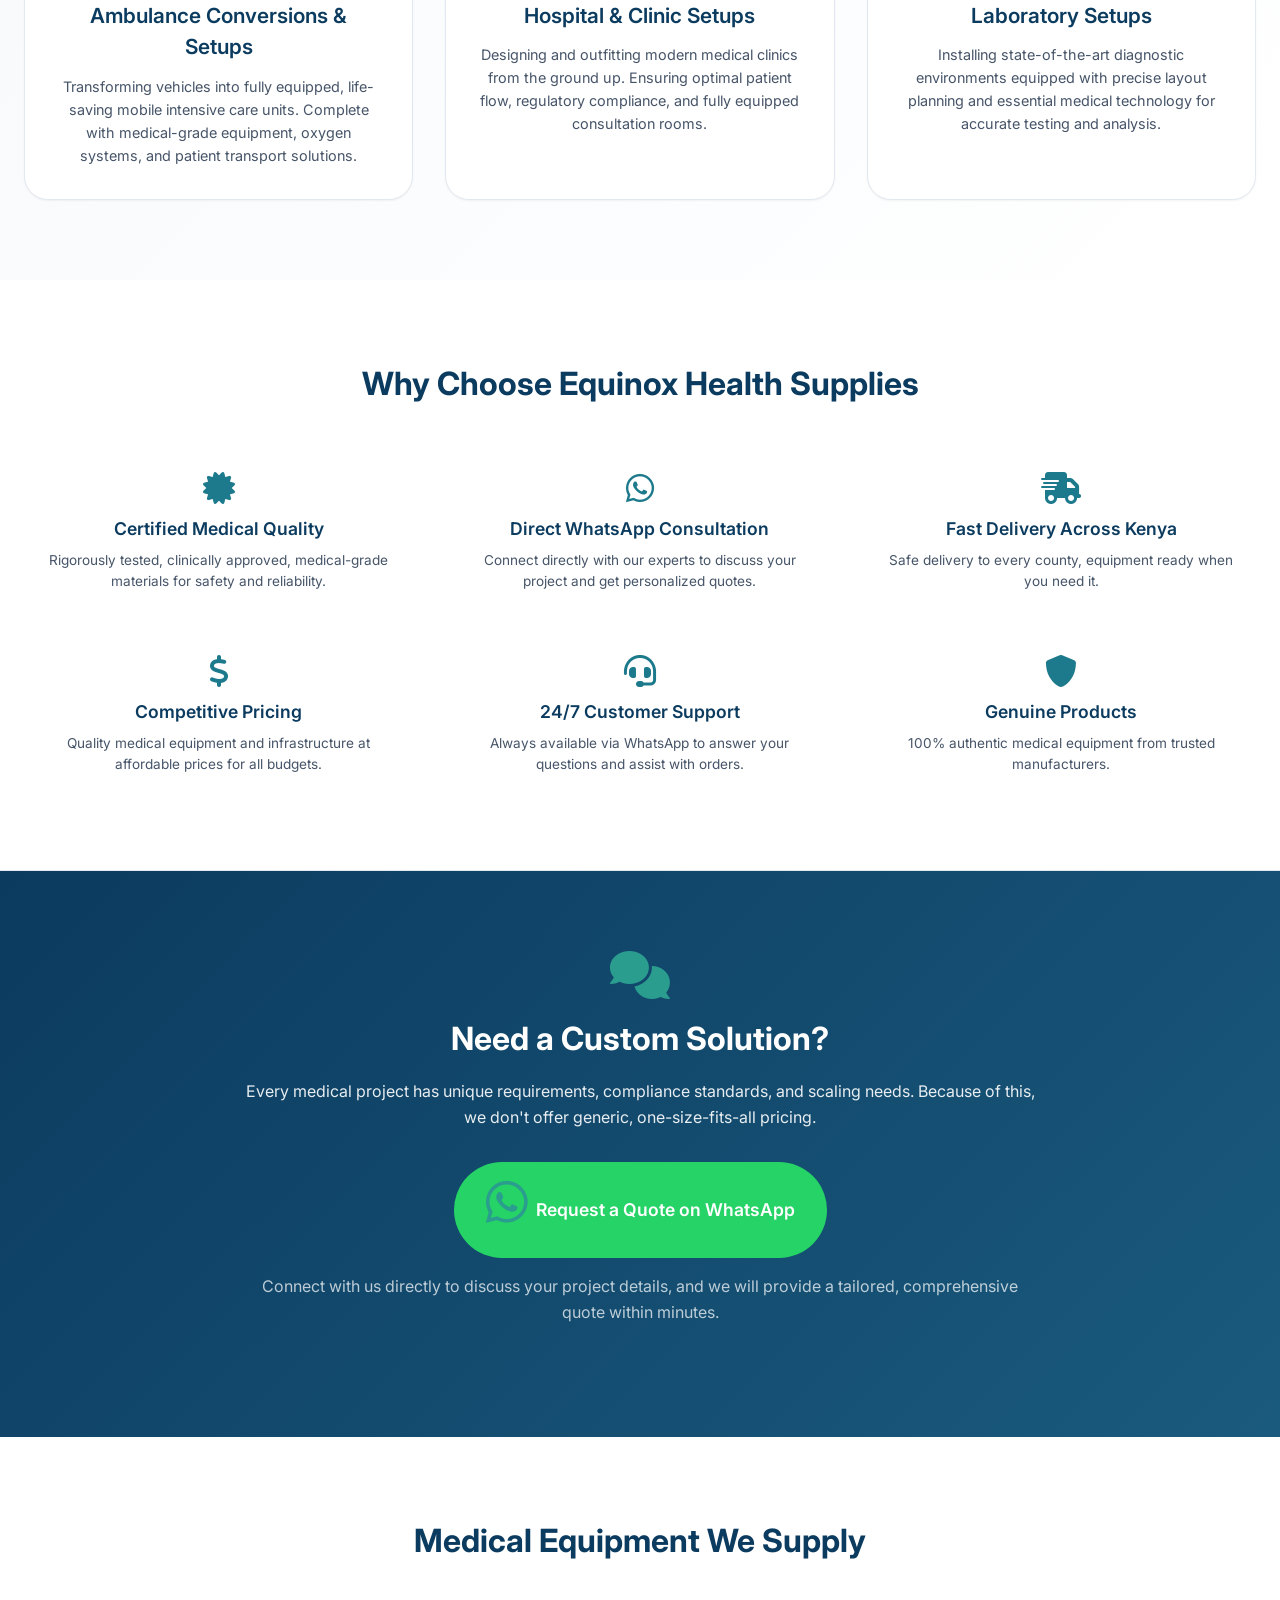
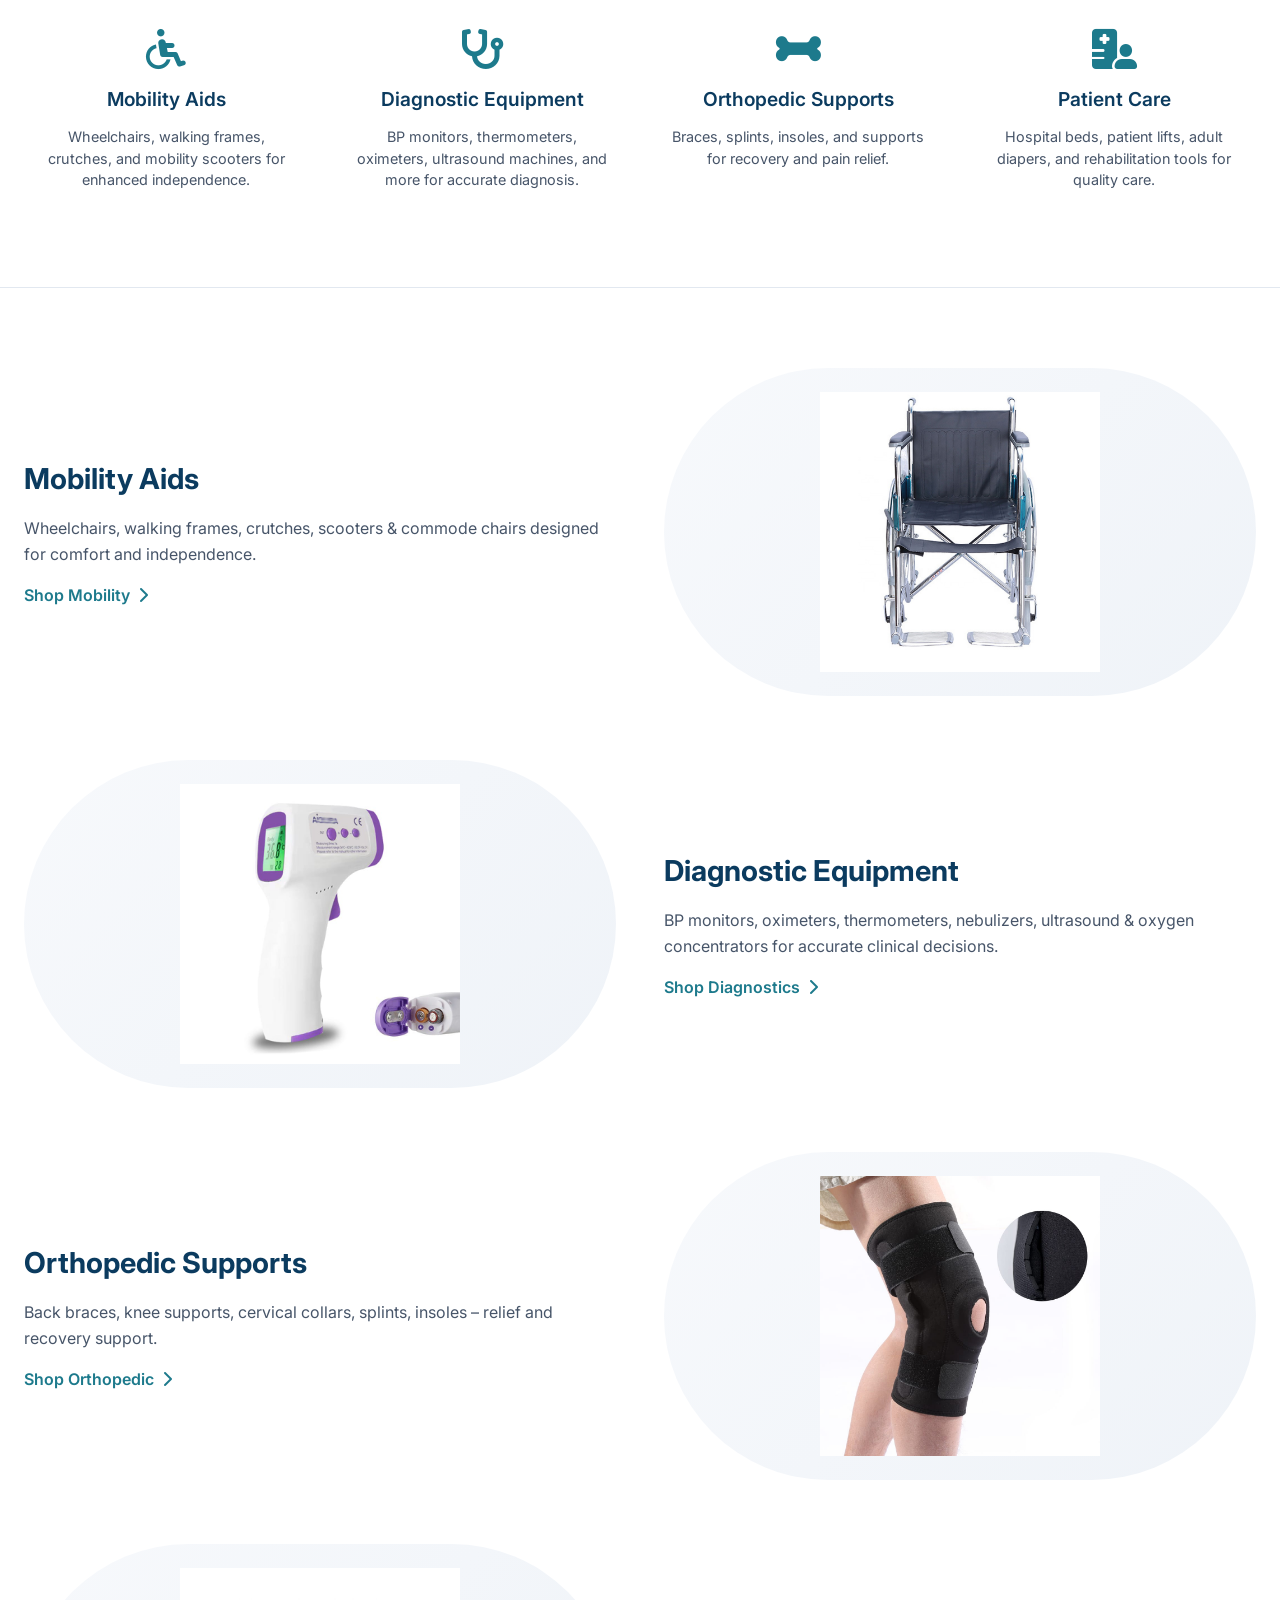
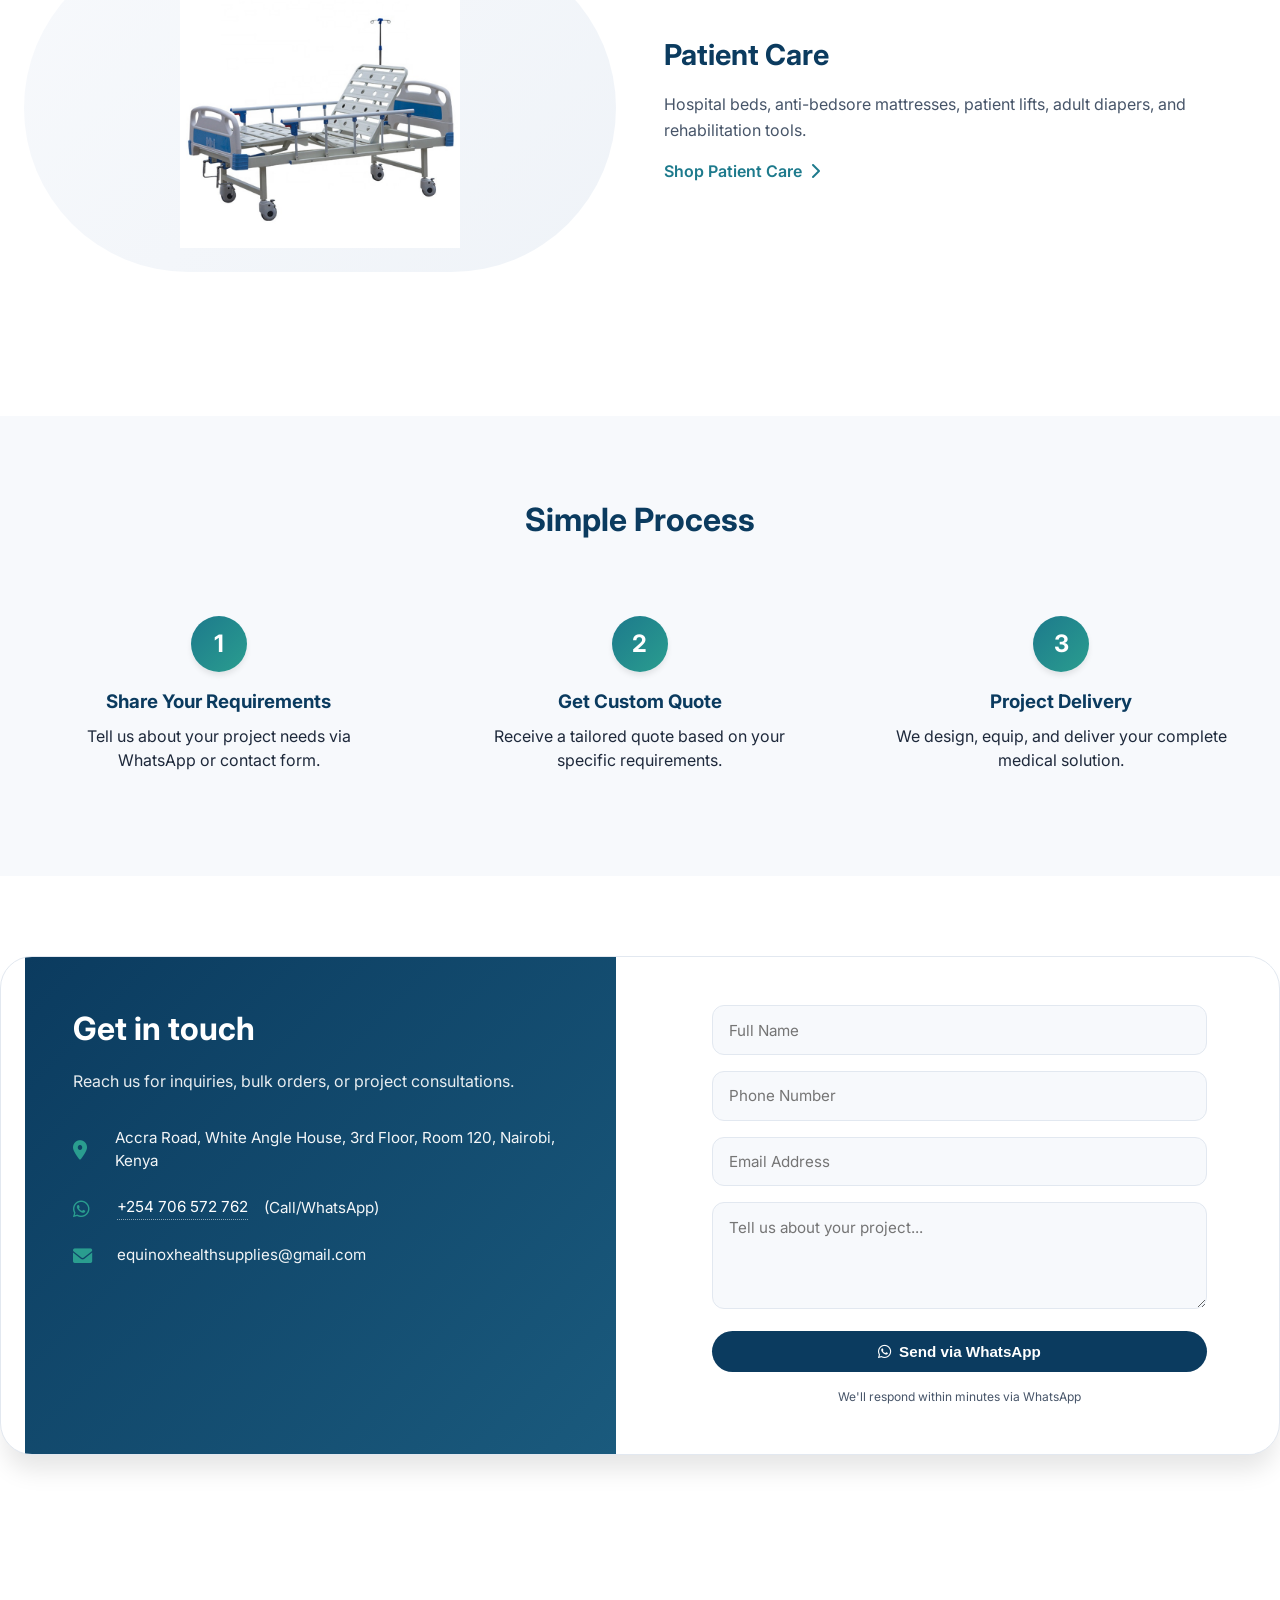
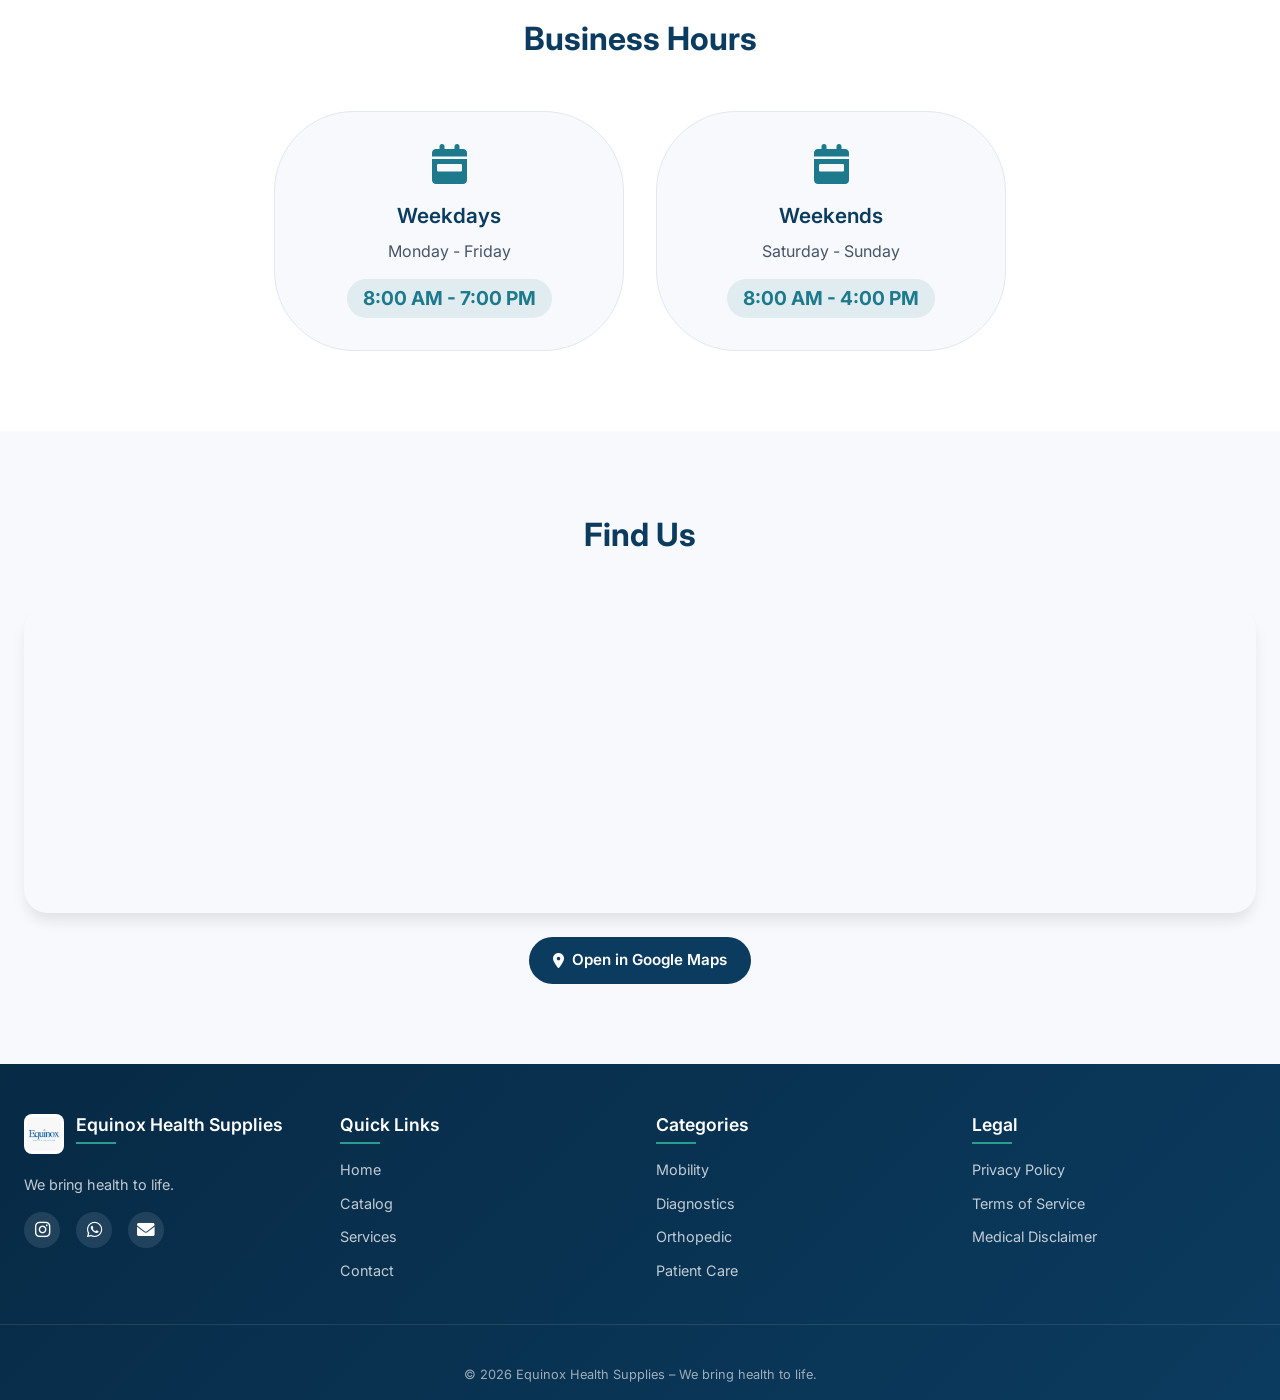
==== commit 6bfeb516: "updated home page" ====
--- a/index.html
+++ b/index.html
@@ -60,7 +60,7 @@
       "addressLocality": "Nairobi",
       "addressCountry": "KE"
     },
-    "openingHours": "Mo-Fr 08:00-17:00",
+    "openingHours": "Mo-Fr 08:00-19:00, Sa-Su 08:00-16:00",
     "areaServed": {
       "@type": "Country",
       "name": "Kenya"
@@ -133,7 +133,7 @@
           </div>
           <div class="core-service-card fade-up" style="animation-delay: 0.1s">
             <i class="fas fa-clinic-medical"></i>
-            <h3>Clinic Setups</h3>
+            <h3>Hospital & Clinic Setups</h3>
             <p>Designing and outfitting modern medical clinics from the ground up. Ensuring optimal patient flow, regulatory compliance, and fully equipped consultation rooms.</p>
           </div>
           <div class="core-service-card fade-up" style="animation-delay: 0.2s">
@@ -312,29 +312,49 @@
     </section>
   </main>
 
+  <!-- Business Hours Section -->
+  <section class="hours-section">
+    <div class="container">
+      <h2 class="section-title">Business Hours</h2>
+      <div class="hours-grid">
+        <div class="hours-card">
+          <i class="fas fa-calendar-week"></i>
+          <h3>Weekdays</h3>
+          <p>Monday - Friday</p>
+          <span class="hours-time">8:00 AM - 7:00 PM</span>
+        </div>
+        <div class="hours-card">
+          <i class="fas fa-calendar-week"></i>
+          <h3>Weekends</h3>
+          <p>Saturday - Sunday</p>
+          <span class="hours-time">8:00 AM - 4:00 PM</span>
+        </div>
+      </div>
+    </div>
+  </section>
+
   <!-- Google Maps Location Section -->
-<section class="map-section">
-  <div class="container">
-    <h2 class="section-title">Find Us</h2>
-    <div class="map-container">
-      <iframe 
-        src="https://www.google.com/maps/embed?pb=!1m18!1m12!1m3!1d3988.123456789!2d36.821946!3d-1.286389!2m3!1f0!2f0!3f0!3m2!1i1024!2i768!4f13.1!3m3!1m2!1s0x182f10c7d2b5b6b7%3A0x123456789abcdef!2sAccra%20Road%2C%20Nairobi!5e0!3m2!1sen!2ske!4v1234567890123!5m2!1sen!2ske" 
-        width="100%" 
-        height="300" 
-        style="border:0; border-radius: 24px;" 
-        allowfullscreen="" 
-        loading="lazy" 
-        referrerpolicy="no-referrer-when-downgrade">
-      </iframe>
+  <section class="map-section">
+    <div class="container">
+      <h2 class="section-title">Find Us</h2>
+      <div class="map-container">
+        <iframe 
+          src="https://www.google.com/maps/embed?pb=!1m18!1m12!1m3!1d3988.123456789!2d36.821946!3d-1.286389!2m3!1f0!2f0!3f0!3m2!1i1024!2i768!4f13.1!3m3!1m2!1s0x182f10c7d2b5b6b7%3A0x123456789abcdef!2sAccra%20Road%2C%20Nairobi!5e0!3m2!1sen!2ske!4v1234567890123!5m2!1sen!2ske" 
+          width="100%" 
+          height="300" 
+          style="border:0; border-radius: 24px;" 
+          allowfullscreen="" 
+          loading="lazy" 
+          referrerpolicy="no-referrer-when-downgrade">
+        </iframe>
+      </div>
+      <div class="map-links">
+        <a href="https://maps.google.com/?q=Accra+Road,+White+Angle+House,+3rd+Floor,+Room+120,+Nairobi" class="btn btn-primary" target="_blank" rel="noopener noreferrer">
+          <i class="fas fa-map-marker-alt"></i> Open in Google Maps
+        </a>
+      </div>
     </div>
-    <div class="map-links">
-      <a href="https://maps.google.com/?q=Accra+Road,+White+Angle+House,+3rd+Floor,+Room+120,+Nairobi" class="btn btn-primary" target="_blank" rel="noopener noreferrer">
-        <i class="fas fa-map-marker-alt"></i> Open in Google Maps
-      </a>
-      
-    </div>
-  </div>
-</section>
+  </section>
 
   <footer class="site-footer">
     <div class="container footer-grid">
--- a/assets/css/style.css
+++ b/assets/css/style.css
@@ -998,6 +998,69 @@
   padding: 0.75rem 1.5rem;
 }
 
+/* ============================================
+   BUSINESS HOURS SECTION
+   ============================================ */
+
+.hours-section {
+  padding: 5rem 0;
+  background: var(--white);
+}
+
+.hours-grid {
+  display: flex;
+  justify-content: center;
+  gap: 2rem;
+  flex-wrap: wrap;
+}
+
+.hours-card {
+  flex: 1;
+  min-width: 250px;
+  max-width: 350px;
+  text-align: center;
+  padding: 2rem;
+  background: var(--gray-50);
+  border-radius: 80px;
+  border: 1px solid var(--gray-200);
+  transition: transform 0.3s ease, box-shadow 0.3s ease;
+}
+
+.hours-card:hover {
+  transform: translateY(-5px);
+  box-shadow: var(--shadow-md);
+}
+
+.hours-card i {
+  font-size: 2.5rem;
+  color: var(--accent);
+  margin-bottom: 1rem;
+  display: inline-block;
+}
+
+.hours-card h3 {
+  font-size: 1.3rem;
+  color: var(--primary);
+  margin-bottom: 0.5rem;
+  font-weight: 600;
+}
+
+.hours-card p {
+  color: var(--gray-600);
+  margin-bottom: 0.5rem;
+}
+
+.hours-time {
+  font-size: 1.2rem;
+  font-weight: 700;
+  color: var(--accent);
+  display: inline-block;
+  margin-top: 0.5rem;
+  padding: 0.3rem 1rem;
+  background: rgba(29, 122, 140, 0.1);
+  border-radius: 50px;
+}
+
 
 @keyframes pulse { 0% { box-shadow: 0 0 0 0 rgba(37, 211, 102, 0.7); } 70% { box-shadow: 0 0 0 15px rgba(37, 211, 102, 0); } 100% { box-shadow: 0 0 0 0 rgba(37, 211, 102, 0); } }
 
@@ -1127,6 +1190,19 @@
     width: 100%;
     max-width: 280px;
     justify-content: center;
+  }
+  .hours-grid {
+    flex-direction: column;
+    align-items: center;
+  }
+  
+  .hours-card {
+    width: 100%;
+    max-width: 100%;
+  }
+  
+  .hours-time {
+    font-size: 1rem;
   }
 }
 
